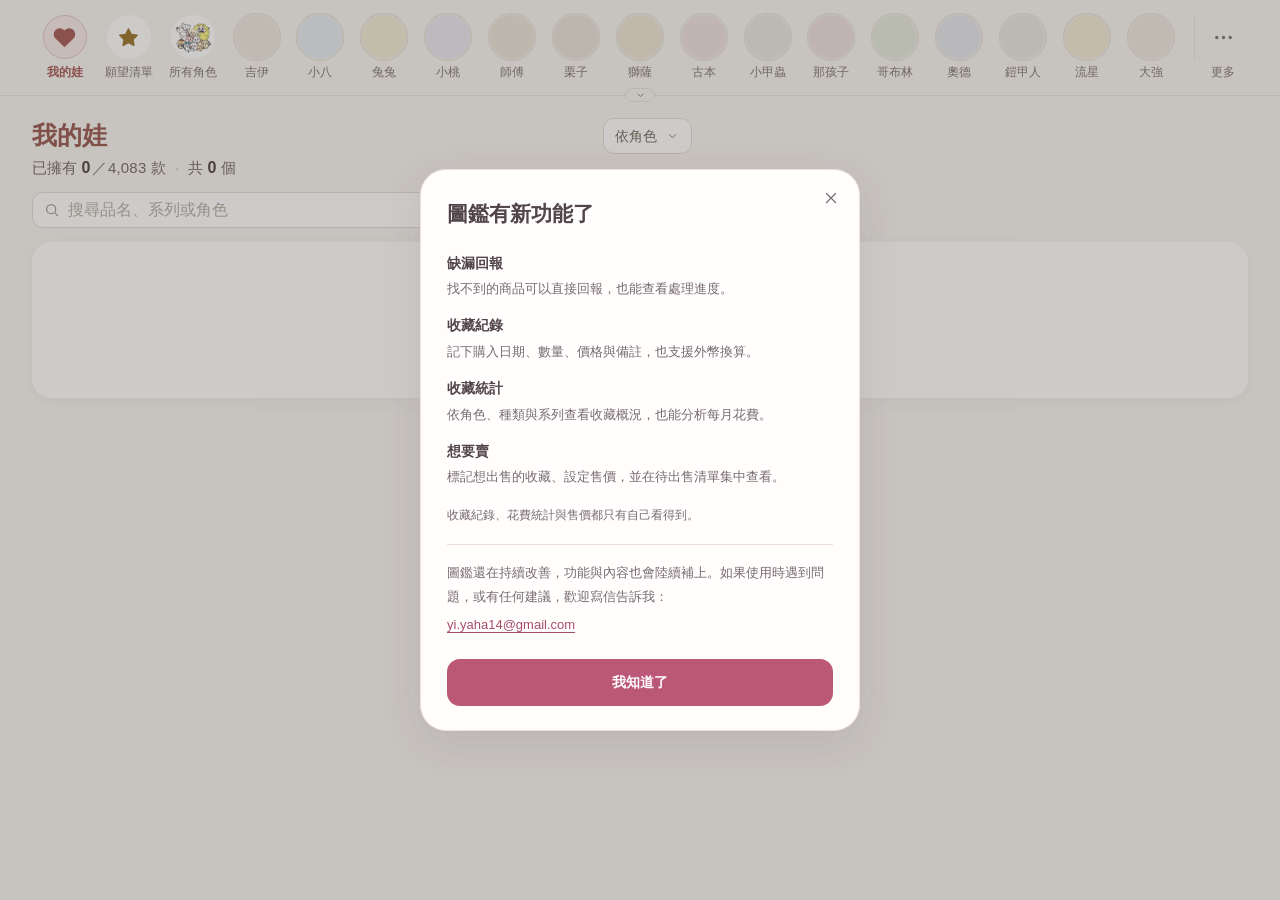
==== 吉伊卡哇圖鑑/friend.html @ 2efb7749 "頁面更新" ====
<!doctype html>
<html lang="zh-Hant-TW">
<head>
  <meta charset="utf-8">
  <meta name="viewport" content="width=device-width, initial-scale=1">
  <meta name="theme-color" content="#F7F5F1">
  <meta name="description" content="在吉伊卡哇圖鑑加入好友，一起欣賞彼此的娃、比較收藏，分享想收的願望清單。">
  <meta property="og:type" content="website">
  <meta property="og:locale" content="zh_TW">
  <meta property="og:site_name" content="吉伊卡哇圖鑑">
  <meta property="og:title" content="加我好友，一起分享收藏！">
  <meta property="og:description" content="在吉伊卡哇圖鑑加入好友，一起欣賞彼此的娃、比較收藏，分享想收的願望清單。">
  <meta property="og:image" content="https://yi-yaha.github.io/chiikawa-collection/assets/favicon-512.png">
  <meta property="og:image:type" content="image/png">
  <meta property="og:image:width" content="512">
  <meta property="og:image:height" content="512">
  <meta property="og:image:alt" content="吉伊卡哇圖鑑的吉伊圖示">
  <meta name="twitter:card" content="summary">
  <meta name="twitter:title" content="加我好友，一起分享收藏！">
  <meta name="twitter:description" content="在吉伊卡哇圖鑑加入好友，一起欣賞彼此的娃、比較收藏，分享想收的願望清單。">
  <meta name="twitter:image" content="https://yi-yaha.github.io/chiikawa-collection/assets/favicon-512.png">
  <meta name="twitter:image:alt" content="吉伊卡哇圖鑑的吉伊圖示">
  <title>加我好友，一起分享收藏！</title>
  <link rel="icon" type="image/x-icon" sizes="16x16 32x32 48x48" href="./favicon.ico?v=02b96246e090374e">
  <link rel="icon" type="image/png" sizes="16x16" href="./assets/favicon-16.png?v=c9e48b28753a9ed9">
  <link rel="icon" type="image/png" sizes="32x32" href="./assets/favicon-32.png?v=df3fbaeb64ed74fc">
  <link rel="icon" type="image/png" sizes="512x512" href="./assets/favicon-512.png?v=26e9acd5b5eeaf6b">
  <link rel="apple-touch-icon" sizes="180x180" href="./assets/apple-touch-icon.png?v=60efe155ab7622e9">
  <link rel="stylesheet" href="./styles.css?v=72b4edb3da004c3e">
  <link rel="stylesheet" href="./purchase.css?v=72b4edb3da004c3e">
  <link rel="stylesheet" href="./account.css?v=72b4edb3da004c3e">
  <link rel="stylesheet" href="./collection-overview.css?v=72b4edb3da004c3e">
  <link rel="stylesheet" href="./report.css?v=72b4edb3da004c3e">
  <script type="module" src="./app.mjs?v=72b4edb3da004c3e"></script>
  <meta name="chiikawa-site-version" content="72b4edb3da004c3e">
</head>
<body>
  <a class="skip-link" href="#catalog">跳到圖鑑內容</a>
  <header class="site-header">
    <div class="header-inner">
      <nav class="character-nav" id="character-nav" aria-label="選擇我的娃、願望清單、所有角色或個別角色">
        <div class="character-picker-heading" id="character-picker-heading" hidden><span class="character-picker-title">所有角色</span><span class="character-sort-hint">長按拖曳頭貼，調整順序</span></div>
        <span id="character-sort-help" class="visually-hidden">展開後可長按拖曳角色頭貼調整順序，或按住 Alt 搭配方向鍵移動。我的娃、願望清單與所有角色固定在最前面。</span>
        <span id="character-sort-status" class="visually-hidden" role="status" aria-live="polite"></span>
        <div id="character-tabs" class="character-tabs"><span class="loading-label">載入角色…</span></div>
        <button class="icon-button character-toggle" id="character-toggle" type="button" aria-label="展開所有角色" aria-expanded="false" aria-controls="character-tabs" disabled><span data-icon="chevron"></span></button>
      </nav>
      <div class="header-actions">
        <div class="menu-anchor">
          <button class="more-tab" id="more-button" aria-label="更多選項" aria-expanded="false" aria-controls="more-menu"><span class="more-avatar"><span data-icon="more"></span><span id="more-notification-dot" class="notification-dot" aria-hidden="true" hidden></span></span><span>更多</span></button>
          <div class="more-menu" id="more-menu" hidden>
            <button id="open-account" aria-haspopup="dialog" aria-controls="account-dialog"><span data-icon="person"></span><span class="account-menu-copy"><span id="account-menu-name">個人資料</span><small id="account-menu-status">登入，讓收藏跟著你</small></span></button>
            <button id="open-friends" aria-haspopup="dialog" aria-controls="friends-dialog"><span data-icon="friends"></span>好友<span id="friends-menu-badge" class="friends-menu-badge" hidden></span></button>
            <div class="menu-divider"></div>
            <button id="open-settings" aria-haspopup="dialog" aria-controls="settings-dialog" disabled><span data-icon="sliders"></span>收藏設定</button>
            <button id="open-selling" aria-haspopup="dialog" aria-controls="selling-dialog" disabled><span data-icon="sale"></span>待出售清單</button>
            <div class="menu-divider"></div>
            <button id="open-data"><span data-icon="box"></span>資料管理</button>
            <button id="open-guide" aria-haspopup="dialog" aria-controls="guide-dialog"><span data-icon="info"></span>使用說明</button>
            <button id="share-catalog" type="button"><span data-icon="share"></span>分享圖鑑</button>
          </div>
        </div>
      </div>
    </div>
  </header>
  <main class="page-shell">
    <section id="catalog" class="catalog" aria-labelledby="catalog-title">
      <div class="catalog-heading">
        <div class="catalog-title-row">
          <h1 id="catalog-title"></h1>
          <label hidden><select id="grouping-select" aria-label="排列方式" disabled><option value="character">依角色</option><option value="type">依種類</option><option value="series">依系列</option></select></label>
        </div>
        <p id="result-count" class="layout-summary" role="status" aria-live="polite">正在整理圖鑑…</p>
      </div>
      <div class="filters">
        <div class="filter-controls">
          <div class="search-filter-row">
            <label class="search-control"><span data-icon="search"></span><input id="catalog-search" type="search" placeholder="搜尋品名、系列或角色" aria-label="搜尋品名、系列名稱或角色" autocomplete="off"></label>
            <button class="filter-toggle" id="filter-toggle" aria-label="展開地區、種類與系列篩選" aria-expanded="false" aria-controls="filter-options"><span data-icon="sliders"></span><span id="filter-toggle-label">篩選</span><span class="filter-count" id="filter-count" hidden>0</span><span class="filter-toggle-chevron" data-icon="chevron"></span></button>
          </div>
          <div id="filter-options" class="filter-options" hidden>
            <label class="select-control"><select id="region-filter" aria-label="篩選地區"><option value="">全部地區</option></select><span data-icon="chevron"></span></label>
            <label class="select-control"><select id="type-filter" aria-label="篩選種類"><option value="">全部種類</option></select><span data-icon="chevron"></span></label>
            <div class="series-anchor">
              <button id="series-toggle" class="select-control series-toggle" aria-label="篩選系列：全部系列" aria-haspopup="dialog" aria-expanded="false" aria-controls="series-popover"><span id="series-label">全部系列</span><span data-icon="chevron"></span></button>
              <div id="series-popover" class="series-popover" role="dialog" aria-label="選擇系列" hidden>
                <div class="series-popover-tools">
                  <div class="series-search-wrap"><span data-icon="search"></span><input id="series-search" type="search" placeholder="搜尋系列或分類" aria-label="搜尋系列或分類" autocomplete="off"></div>
                  <button type="button" class="series-popover-close" data-close-filter-menu aria-label="關閉系列選單"><span data-icon="close"></span></button>
                </div>
                <div id="series-options" class="series-options"></div>
              </div>
            </div>
          </div>
        </div>
      </div>
      <div class="catalog-toolbar">
        <div class="ownership-control" id="ownership-control" role="group" aria-label="篩選擁有狀態" hidden>
          <button type="button" data-ownership="all" class="active" aria-pressed="true">全部</button>
          <button type="button" data-ownership="owned" aria-pressed="false">已擁有</button>
          <button type="button" data-ownership="unowned" aria-pressed="false">未擁有</button>
        </div>
      </div>
      <p id="result-context" class="result-context" role="status" aria-live="polite" hidden></p>
      <div class="filter-summary"><div id="active-filters" class="active-filters"></div><button id="reset-filters" class="text-button" hidden><span data-icon="reset"></span>重設篩選</button></div>
      <div id="catalog-content" aria-busy="true"><div class="product-grid skeleton-grid" aria-hidden="true"><div></div><div></div><div></div><div></div><div></div><div></div></div></div>
    </section>

  </main>
  <footer class="privacy-footer"><a href="./privacy.html">隱私權與資料說明</a></footer>

  <dialog id="detail-dialog" class="detail-dialog" aria-labelledby="detail-title"><div id="detail-content"></div></dialog>
  <dialog id="guide-dialog" class="panel-dialog guide-dialog" aria-labelledby="guide-title" aria-describedby="guide-description">
    <div class="dialog-heading"><h2 id="guide-title">使用說明</h2><button class="icon-button" data-close="guide-dialog" aria-label="關閉使用說明" autofocus><span data-icon="close"></span></button></div>
    <p id="guide-description" class="dialog-description">記錄收藏、查看花費，或回報還沒收錄的商品。點選下方項目查看操作方式。</p>
    <p class="guide-example">同一款有 <strong>3 個</strong>，就是 <strong>1 款、3 個</strong>。</p>
    <div class="guide-topics">
      <details class="guide-topic" open>
        <summary>怎麼記錄收藏與願望？<span data-icon="chevron"></span></summary>
        <div class="guide-copy">
          <p>在角色圖鑑、所有角色與「我的娃」裡，點商品圖片切換收藏，加入時先記為 1 個並顯示實心愛心；取消後愛心完全消失。點右下角的 ⓘ 開啟商品詳情，可以調整收藏數量。</p>
          <p>還沒擁有、但想收藏的商品，可以點星星加入願望清單。在願望清單裡，點圖片不會變更收藏或願望；點星星並確認後才會移除。要加入收藏，可點 ⓘ 進入商品詳情操作，加入後會自動移出願望清單；願望不計入已收藏款數與持有個數。</p>
          <p>將收藏數量調為 0，就會移出「我的娃」。已填寫的購入紀錄仍會保留；誤刪收藏時，可按提示中的「復原」。</p>
        </div>
      </details>
      <details class="guide-topic">
        <summary>怎麼記錄購入日期、金額與備註？<span data-icon="chevron"></span></summary>
        <div class="guide-copy">
          <p>開啟商品詳情後，在收藏數量下方點鉛筆圖示，填寫這筆的數量、購入日期、單價與備註。日期與金額都可選填，只記備註也可以。</p>
          <p>金額請填<strong>每個的單價</strong>。例如同筆買 3 個、每個 500 元，合計就是 1,500 元；不同日期或價格可分筆記錄。</p>
          <p>需要換算外幣時，先選幣別；台幣、外幣與匯率任填兩格，就會自動計算另一格。填寫完成後，記得按「儲存」。</p>
          <p>減少收藏數量時，購入紀錄仍會保留；刪除購入紀錄則不會改變收藏數量。</p>
        </div>
      </details>
      <details class="guide-topic">
        <summary>怎麼查看收藏統計與花費？<span data-icon="chevron"></span></summary>
        <div class="guide-copy">
          <p>到右上角「⋯ → 收藏統計」，在「收藏概況」查看已收藏款數與持有個數，並依角色、種類或系列查看明細。篩選地區、種類及系列時，概況中的數字與完整度會一起更新。</p>
          <p>「花費分析」可選擇 3、6 或 12 個月，再左右滑動查看其他時段。日期、花費合計、圖表與明細會一起更新。</p>
          <p>點「明細」、月份或花費分布中的項目，可以查看對應的購入紀錄。</p>
          <p>花費依<strong>台幣單價 × 數量</strong>計算，未填台幣金額或購入日期的紀錄不列入這裡的花費合計，原有紀錄仍保留。</p>
        </div>
      </details>
      <details class="guide-topic">
        <summary>怎麼使用「想要賣」與待出售清單？<span data-icon="chevron"></span></summary>
        <div class="guide-copy">
          <p>在商品詳情開啟「想要賣」，可填寫台幣售價，商品圖片會出現紅色「FOR SALE」標示。設定與售價會自動儲存，關閉「想要賣」也會保留上次售價。</p>
          <p>到「⋯ → 待出售清單」，可集中查看已標記、且仍有收藏數量的商品；點圖片可開啟商品詳情。</p>
          <p>賣出後，請自行調整收藏數量；數量為 0 時會移出清單。購入紀錄會保留，目前不記錄出售收入。這份清單與售價只有自己看得到。</p>
        </div>
      </details>
      <details class="guide-topic">
        <summary>找不到商品，怎麼回報？<span data-icon="chevron"></span></summary>
        <div class="guide-copy">
          <p>先試著搜尋品名、系列或角色；如果還沒收錄，到「⋯ → 回報缺少商品」填寫商品或系列名稱，再提供參考連結或商品圖片，也可以補充缺少的款式。</p>
          <p>不用登入也能回報，最多可附 3 張圖片。送出後，到回報頁面的「我的回報」查看處理進度與回覆；有更新時，「⋯」與回報入口會顯示提醒。</p>
          <p>未登入時，請用原本的瀏覽器查看回報；登入後送出的回報，可在同一帳號的其他裝置查看。回報內容與圖片不會直接公開。</p>
        </div>
      </details>
      <details id="guide-progress" class="guide-topic">
        <summary>收藏款數、持有個數與進度怎麼算？<span data-icon="chevron"></span></summary>
        <div class="guide-copy">
          <p>標題下的「已擁有」是目前角色或圖鑑範圍內擁有的不同款數，斜線後是收錄總款數；總個數則包含同款重複收藏的數量。</p>
          <p>到「⋯ → 收藏設定」勾選想納入目標的種類，就會計入角色頭貼外圈的進度，種類名稱旁也會顯示「目標」。同款有多個，進度仍只計 1 款。</p>
          <p>未勾選的種類照常記錄收藏款數與持有個數。搜尋與篩選只縮小下方商品清單，標題下保留目前角色或整個圖鑑的總覽，頭貼外圈仍顯示該角色的整體目標進度。</p>
          <p>自己與好友的「收藏概況」都依實際收藏計算，不受收藏目標的勾選影響。系列完整度以目前篩選範圍的圖鑑款數計算。</p>
        </div>
      </details>
      <details class="guide-topic">
        <summary>怎麼搜尋、篩選與調整畫面？<span data-icon="chevron"></span></summary>
        <dl class="guide-options">
          <div><dt>搜尋與篩選</dt><dd>可搜尋品名、系列或角色。角色圖鑑與所有角色可切換「全部／已擁有／未擁有」，再搭配搜尋右側篩選圖示中的地區、種類與系列。系列可逐層展開與搜尋；收起篩選區後，已選條件仍會套用，圖示旁的小圓點表示已有篩選條件。</dd></div>
          <div><dt>排列方式</dt><dd>點選圖鑑標題右側的排列按鈕，可選擇依角色、種類或系列排列，選項依目前頁面顯示。選擇特定系列時，會切換為依系列排列。</dd></div>
          <div><dt>角色順序</dt><dd>展開上方頭貼列後，長按並拖曳角色；電腦可直接拖曳。順序會自動儲存，「我的娃」與願望清單也會沿用。</dd></div>
          <div><dt>暱稱與頭貼</dt><dd>登入後，到「⋯ → 個人資料」修改。</dd></div>
        </dl>
      </details>
      <details class="guide-topic">
        <summary>怎麼查看好友的收藏？<span data-icon="chevron"></span></summary>
        <div class="guide-copy">
          <p>登入後，到「⋯ → 好友」加入好友，就能查看彼此的收藏與願望清單，也能比較收藏。</p>
          <p>查看好友的商品時，點圖片或 ⓘ 可以開啟詳情。這裡的收藏、願望與購入紀錄操作，都是更新<strong>自己的圖鑑</strong>，不會更改好友的資料。</p>
          <p>購入紀錄、花費統計與販售設定只有自己看得到，好友無法查看。</p>
        </div>
      </details>
      <details class="guide-topic">
        <summary>紀錄會存在哪裡？怎麼備份？<span data-icon="chevron"></span></summary>
        <div class="guide-copy">
          <p>未登入時，紀錄儲存在目前使用的瀏覽器；登入後可與帳號同步，在手機與電腦接續使用。</p>
          <p>到「⋯ → 資料管理」可匯出或匯入備份，保留收藏數量、購入紀錄、願望清單、販售設定與售價、角色順序及收藏設定。</p>
          <p>同一份備份重複匯入，數量不會累加；同款保留較大的收藏數量，購入紀錄與販售設定則保留目前已有的內容。</p>
        </div>
      </details>
      <details class="guide-topic">
        <summary>有問題或建議，怎麼聯絡？<span data-icon="chevron"></span></summary>
        <div class="guide-copy">
          <p>圖鑑還在持續改善，功能與內容也會陸續補上。如果使用時遇到問題，或有任何建議，歡迎寫信告訴我：</p>
          <p><a href="mailto:yi.yaha14@gmail.com">yi.yaha14@gmail.com</a></p>
          <p>如果是商品或系列還沒收錄，也可以直接使用「⋯ → 回報缺少商品」。</p>
        </div>
      </details>
    </div>
    <div class="guide-footer"><button class="primary-button" data-close="guide-dialog">知道了</button></div>
  </dialog>
  <dialog id="remove-dialog" class="panel-dialog compact-dialog" aria-labelledby="remove-title" aria-describedby="remove-description"><div class="warning-icon" data-icon="heart"></div><h2 id="remove-title">移出我的娃？</h2><p id="remove-description"></p><div class="confirm-actions"><button class="secondary-button" data-close="remove-dialog" autofocus>先保留</button><button class="danger-button" id="confirm-remove">確認移除</button></div></dialog>
  <dialog id="selling-dialog" class="panel-dialog selling-dialog" aria-labelledby="selling-title">
    <div class="selling-dialog-header"><div class="dialog-heading"><div class="selling-title-line"><h2 id="selling-title">待出售清單</h2><button type="button" id="selling-info" class="icon-button selling-info" aria-label="待出售清單說明" aria-haspopup="dialog" aria-controls="selling-help" aria-expanded="false"><span data-icon="info"></span></button></div><button class="icon-button" data-close="selling-dialog" aria-label="關閉待出售清單" autofocus><span data-icon="close"></span></button></div><p id="selling-count" class="selling-count" aria-live="polite"></p></div>
    <div id="selling-content"></div>
  </dialog>
  <dialog id="selling-help" class="panel-dialog selling-help" aria-labelledby="selling-help-title">
    <h2 id="selling-help-title">待出售清單說明</h2>
    <p>賣出後，調整收藏數量；數量為 0 時，會自動移出清單。</p>
    <p>購入紀錄會保留，不記錄出售收入。</p>
    <div class="selling-help-actions"><button type="button" class="secondary-button" data-close="selling-help">知道了</button></div>
  </dialog>
  <dialog id="settings-dialog" class="panel-dialog settings-dialog" aria-labelledby="settings-title" aria-describedby="settings-description">
    <div class="dialog-heading"><h2 id="settings-title">收藏設定</h2><button class="icon-button" data-close="settings-dialog" aria-label="關閉收藏設定" autofocus><span data-icon="close"></span></button></div>
    <p id="settings-description" class="dialog-description">勾選的種類會標示「目標」，並計入角色頭貼外圈進度。<br>所有種類的實際收藏款數與持有個數都會完整記錄。</p>
    <fieldset class="progress-types"><legend>納入收藏目標</legend><div id="progress-type-options" class="progress-type-options"></div></fieldset>
    <p class="settings-note">設定會自動儲存，並隨收藏備份保留。<button id="settings-guide" class="guide-link" aria-haspopup="dialog" aria-controls="guide-dialog">看看進度怎麼算</button></p>
    <div class="settings-footer"><button class="primary-button" data-close="settings-dialog">完成</button></div>
  </dialog>
  <dialog id="data-dialog" class="panel-dialog" aria-labelledby="data-title">
    <div class="dialog-heading"><div><h2 id="data-title">資料管理</h2></div><button class="icon-button" data-close="data-dialog" aria-label="關閉資料管理"><span data-icon="close"></span></button></div>
    <p id="data-description" class="dialog-description">目前收藏儲存在這台裝置。登入帳號後，可以在手機與電腦接續使用，也能繼續匯出備份。</p>
    <div id="cloud-sync-status" class="cloud-sync-status" role="status"><span id="cloud-sync-label">收藏儲存在這台裝置</span><button id="sync-now" class="text-button" hidden>立即同步</button><button id="resolve-sync" class="text-button" hidden>處理同步差異</button></div>
    <button id="import-guest-collection" class="text-button guest-import-button" hidden>帶入這台裝置原有的收藏</button>
    <div class="data-summary"><span data-icon="heart"></span><div><strong id="data-count">0 款收藏，共 0 個</strong><span id="data-wish-count">願望清單 0 款</span></div></div>
    <button id="export-data" class="data-action"><span data-icon="download"></span><span><strong>匯出收藏備份</strong><small>保存收藏數量、願望清單與角色順序</small></span><span data-icon="arrow-right"></span></button>
    <button id="import-data" class="data-action"><span data-icon="upload"></span><span><strong>匯入收藏備份</strong><small>合併收藏與願望清單，套用備份中的排列設定</small></span><span data-icon="arrow-right"></span></button>
    <input id="import-file" type="file" accept="application/json,.json" hidden>
    <p id="data-message" class="data-message" role="status"></p>
    <div class="danger-zone"><div><strong>清除收藏紀錄</strong><p>清空「我的娃」，願望清單與角色順序會保留。</p></div><button id="ask-clear" class="danger-button">清除紀錄</button></div>
  </dialog>
  <dialog id="clear-dialog" class="panel-dialog compact-dialog" aria-labelledby="clear-title"><div class="warning-icon" data-icon="heart"></div><h2 id="clear-title">清除所有收藏紀錄？</h2><p id="clear-description">「我的娃」將會清空，商品圖鑑與角色順序會保留。建議先匯出備份。</p><div class="confirm-actions"><button class="secondary-button" data-close="clear-dialog">先保留</button><button class="danger-button" id="confirm-clear">確認清除收藏</button></div></dialog>
  <div id="toast" class="toast" role="status" aria-live="polite" hidden><span data-icon="check"></span><span id="toast-message"></span><button id="toast-undo" hidden>復原</button></div>
  <noscript><p class="noscript">請開啟瀏覽器的 JavaScript，才能瀏覽圖鑑和儲存收藏。</p></noscript>
</body>
</html>
---- 吉伊卡哇圖鑑/styles.css ----
/* Soft Minimal UI: shared colors, surfaces, and component radii. */
.toast.toast-warning{top:var(--toast-top,16px);bottom:auto;left:var(--toast-left,50%);max-width:var(--toast-width,calc(100vw - 32px));padding:8px 14px;border:0;border-radius:10px;background:var(--coral);color:#fff;box-shadow:0 6px 20px rgba(90,40,40,.2);gap:8px;font-size:13px;line-height:20px;pointer-events:none;opacity:0;transform:translate(-50%,-4px);transition:opacity 160ms ease-out,transform 160ms ease-out}
.toast.toast-warning>[data-icon]{color:#fff}.toast.toast-warning svg{width:16px;height:16px}
.toast.toast-warning.is-visible{opacity:1;transform:translate(-50%,0)}
@media(prefers-reduced-motion:reduce){.toast.toast-warning,.toast.toast-warning.is-visible{transform:translateX(-50%);transition:opacity 160ms ease-out}}
html[data-focus-mode="keyboard"] .toast.toast-warning{transition:none;transform:translateX(-50%)}
:root {
  --wish: #9B772E;
  --wish-bg: #FAF2DF;
  --bg: #F7F5F1;
  --paper: #FFFFFF;
  --ink: #38332F;
  --muted: #8F867E;
  --line: #E9E3DC;
  --control-line: var(--line);
  --coral: #A75D59;
  --coral-dark: #914E4A;
  --pink: #F6EAE7;
  --owned-line: #E7B4BE;
  --action-pink: var(--owned-line);
  --action-pink-hover: #DFA5B1;
  --action-pink-ink: #633F49;
  --action-pink-soft: #FCF0F3;
  --owned-bg: #FEFAFB;
  --sage: #E8EDE3;
  --blue: #E6EDF0;
  --radius: 20px;
  --control-radius: 14px;
  --shadow: 0 4px 16px rgba(60, 45, 35, 0.04);
  --focus-ring: 0 0 0 3px rgba(167, 93, 89, 0.18);
}
*{box-sizing:border-box}html{scroll-behavior:smooth;scroll-padding-top:96px}body{margin:0;background:var(--bg);color:var(--ink);font-family:-apple-system,BlinkMacSystemFont,"PingFang TC","Noto Sans TC","Microsoft JhengHei",sans-serif;font-size:14px;line-height:1.6;-webkit-font-smoothing:antialiased}button,input,select{font:inherit}button,a,input,select,textarea,dialog,[tabindex]{-webkit-tap-highlight-color:transparent}button{color:inherit;cursor:pointer}button{border:0;background:none}button:disabled{cursor:not-allowed;opacity:.35}a{color:inherit;text-decoration:none}button,input,select,a{outline-offset:4px}:focus{outline:none}dialog:focus{outline:none}:where(html:not([data-focus-mode="pointer"])) :where(button,a[href],input,select,textarea,[tabindex]):focus-visible{outline:2px solid var(--coral);outline-offset:4px}button,select{touch-action:manipulation}img{max-width:100%;display:block}svg{display:block;width:20px;height:20px;fill:none;stroke:currentColor;stroke-width:1.6;stroke-linecap:round;stroke-linejoin:round;flex-shrink:0}[data-icon]{display:inline-flex;flex-shrink:0;align-items:center;justify-content:center}[hidden]{display:none!important}h1,h2,h3,p{margin:0}button{transition:background .16s,color .16s,box-shadow .16s,transform .16s}button:active{transform:translateY(1px)}.skip-link{position:fixed;top:-60px;left:20px;background:var(--ink);color:white;z-index:100;padding:12px}.skip-link:focus{top:8px}.site-header{height:82px;background:var(--bg);border-bottom:1px solid var(--line);position:sticky;top:0;z-index:30;backdrop-filter:none}.header-inner{max-width:1400px;margin:auto;height:100%;padding:0 48px;display:flex;align-items:center;justify-content:space-between;gap:16px}.brand{display:flex;gap:11px;align-items:center;font-size:21px;font-weight:750;letter-spacing:1px;white-space:nowrap}.brand-icon{width:43px;height:43px;color:#665a50;background:#f4e1d8;border-radius:14px;display:grid;place-items:center}.brand-icon svg{width:35px;height:35px;stroke:none;fill:currentColor}.brand-light{font-weight:450;margin-left:5px}.brand-dot{font-size:17px;color:var(--coral);margin-left:7px}.header-actions{display:flex;align-items:center;gap:23px}.save-state{color:var(--muted);font-size:12px;display:flex;gap:7px;align-items:center}.save-state>span{background:#93a28a;width:6px;height:6px;border-radius:50%}.header-collection{display:flex;align-items:center;gap:8px;font-size:13px;font-weight:650;padding:9px 13px;border:1px solid var(--line);border-radius:10px;background:white}.header-collection svg{width:17px;height:17px;color:var(--coral)}.count-badge{min-width:21px;background:var(--pink);border-radius:6px;color:var(--coral-dark);font-size:11px;padding:0 5px}.icon-button{width:40px;height:40px;border-radius:var(--control-radius);display:grid;place-items:center;color:var(--muted)}@media(hover:hover) and (pointer:fine){.icon-button:hover{background:var(--paper);color:var(--ink)}}.menu-anchor{position:relative}.more-menu{position:absolute;right:0;top:49px;min-width:235px;border:1px solid var(--line);box-shadow:var(--shadow);background:var(--paper);border-radius:var(--radius);padding:8px;z-index:40}.more-menu button{display:flex;align-items:center;gap:10px;text-align:left;width:100%;padding:10px;border-radius:8px}@media(hover:hover) and (pointer:fine){.more-menu button:hover{background:var(--bg)}}.more-menu p{font-size:11px;color:var(--muted);padding:7px 10px;border-top:1px solid var(--line);margin-top:4px}.page-shell{max-width:1400px;padding:34px 48px 0;margin:auto}.hero{min-height:275px;background:#f0eee6;border-radius:22px;position:relative;overflow:hidden;display:flex;align-items:center;justify-content:space-between;padding:31px 44px;background-image:radial-gradient(ellipse at 87% 49%,#faf2df 0,transparent 52%)}.hero-copy{position:relative;z-index:2}.eyebrow{font-size:11px;letter-spacing:2.1px;color:#8b806b;margin-bottom:13px;display:flex;align-items:center;gap:7px}.tiny-flower{color:var(--coral);font-size:18px}.hero h1{font-size:35px;font-weight:700;line-height:1.45;letter-spacing:3px}.hero h1>span{color:var(--coral)}.hero-copy>p{font-size:12px;color:#8d877a;letter-spacing:.6px;margin-top:12px}.hero-note{display:flex;align-items:center;gap:7px;font-size:11px;color:#918772;margin-top:20px}.hero-note svg{width:15px;height:15px;color:#b5a075}.hero-note strong{font-weight:600;color:#6d675a}.hero-art{width:53%;height:260px;position:absolute;right:15px;bottom:0}.hero-doll{position:absolute}.hero-doll img{object-fit:contain;mix-blend-mode:multiply;filter:drop-shadow(0 11px 5px #786a4f12)}.doll-chii{width:200px;height:200px;bottom:12px;left:35%;z-index:3;transform:rotate(-6deg)}.doll-hachi{width:177px;height:177px;bottom:38px;left:6%;transform:rotate(-12deg);z-index:2}.doll-usagi{width:183px;height:205px;bottom:28px;right:2%;transform:rotate(11deg);z-index:1}.doll-hachi>span{position:absolute;top:-14px;left:19px;background:#fffcf5;padding:4px 12px;border:1px solid #e6e0d1;border-radius:12px 12px 1px 12px;color:#92836a;font-size:10px;white-space:nowrap;transform:rotate(5deg)}.art-label{position:absolute;bottom:13px;right:22px;z-index:4;background:#fffdf6ed;box-shadow:0 3px 10px #73664d09;border:1px solid #e8e1d1;padding:6px 13px;border-radius:6px;transform:rotate(-5deg);font-size:10px;letter-spacing:1px;color:#8c7f69;display:flex;align-items:center;gap:7px}.art-label svg{width:13px;height:13px;color:var(--coral)}.art-star{position:absolute;color:#b6a377}.star-one{font-size:34px;top:20px;left:36%;transform:rotate(-15deg)}.star-two{font-size:21px;top:59px;right:0}.art-orbit{position:absolute;width:360px;height:190px;left:20%;bottom:21px;border-radius:50%;border:1px dashed #d2c8ac;transform:rotate(-15deg)}.character-nav{margin-top:26px;border-bottom:1px solid var(--line);padding:0 0 18px}.character-tabs{display:flex;align-items:center;justify-content:space-between;gap:5px;overflow-x:auto;scrollbar-width:thin;scrollbar-color:#d8d1c5 transparent;padding:5px 3px}.character-tab{flex:0 0 83px;display:flex;flex-direction:column;align-items:center;gap:9px;position:relative;padding:7px 6px 5px;border-radius:15px;font-size:12px;color:#8a847b;white-space:nowrap}@media(hover:hover) and (pointer:fine){.character-tab:hover{background:#efebe5}}.character-tab .avatar{width:58px;height:58px;background:var(--avatar-bg,#ece9e1);border-radius:50%;padding:5px;display:grid;place-items:center;border:2px solid transparent;transition:box-shadow .16s,border-color .16s;position:relative}.character-tab .avatar .avatar-portrait{position:absolute;inset:0;border-radius:inherit;overflow:hidden;background:inherit;isolation:isolate}.character-tab .avatar .avatar-portrait img{position:absolute;left:var(--portrait-x);top:var(--portrait-y);width:var(--portrait-size);height:var(--portrait-size);max-width:none;object-fit:contain;mix-blend-mode:multiply}.character-tab .avatar svg{width:23px;height:23px;stroke-width:1.5}.character-tab.active{color:var(--coral);font-weight:650}.character-tab.active .avatar{background:var(--pink);border-color:#e3c6c0;box-shadow:none}.character-tab.mine-tab .avatar{background:#f3e1dc;color:#b67a70}.catalog{padding-top:29px;scroll-margin-top:100px}.catalog-heading{display:flex;align-items:center;justify-content:space-between;gap:15px;margin-bottom:24px}.section-kicker{font-size:10px;letter-spacing:1.4px;color:#9b9487;display:block;margin-bottom:6px}.catalog-heading h2{font-size:25px;font-weight:680;letter-spacing:1px;display:flex;align-items:center;gap:11px}.catalog-heading h2>span{font-size:11px;letter-spacing:0;font-weight:500;background:#ebe9e1;color:#8d8678;padding:2px 9px;border-radius:6px}.catalog-heading p{font-size:12px;color:var(--muted);margin-top:6px;letter-spacing:.2px}.secondary-button,.primary-button,.danger-button{display:inline-flex;align-items:center;justify-content:center;gap:8px;min-height:42px;padding:9px 15px;border-radius:var(--control-radius);font-size:12px;font-weight:600;white-space:nowrap}.secondary-button{background:var(--paper);border:1px solid transparent;color:var(--muted)}@media(hover:hover) and (pointer:fine){.secondary-button:hover{background:var(--paper);border-color:var(--line);color:var(--ink)}}.secondary-button svg{width:16px;height:16px}.primary-button{background:var(--action-pink);color:var(--paper)}@media(hover:hover) and (pointer:fine){.primary-button:hover{background:var(--action-pink-hover)}}.danger-button{background:var(--pink);color:var(--coral-dark);border:1px solid transparent}@media(hover:hover) and (pointer:fine){.danger-button:hover{background:#efdbd6}}.filters{display:flex;align-items:center;justify-content:space-between;gap:20px;background:#fffdf9;border:1px solid var(--line);border-radius:13px;padding:12px 14px}.filter-controls{display:flex;align-items:center;gap:12px;flex:1;min-width:0}.select-control{display:flex;align-items:center;gap:12px;border:1px solid var(--line);border-radius:8px;min-height:40px;background:white;position:relative;padding:0 11px;white-space:nowrap}.control-label{color:#9b9387;font-size:11px;flex-shrink:0}.select-control select{appearance:none;-webkit-appearance:none;border:0;background:transparent;color:var(--ink);font-size:12px;min-width:80px;padding:10px 21px 10px 0;cursor:pointer;max-width:160px}.select-control>span:last-child{pointer-events:none}.select-control>span:last-child svg{width:13px;height:13px}.select-control:has(select)>span:last-child{position:absolute;right:10px}.series-anchor{position:relative}.series-toggle{width:178px;font-size:12px;text-align:left}.series-toggle #series-label{flex:1;min-width:0;overflow:hidden;text-overflow:ellipsis}.search-control{display:flex;align-items:center;gap:8px;min-width:100px;flex:1;padding:0 7px}.search-control svg{width:16px;height:16px;color:#a59c8d}.search-control input{border:0;background:transparent;outline-offset:1px;width:100%;min-width:0;font-size:12px;padding:10px 0;color:var(--ink)}input::placeholder{color:#aaa397}.group-control{display:flex;align-items:center;gap:10px;white-space:nowrap}.group-control>span{font-size:11px;color:#9b9387}.segmented{display:flex;padding:3px;background:#f0eee8;border:1px solid #eae6de;border-radius:8px}.segmented button{display:flex;align-items:center;justify-content:center;gap:5px;padding:6px 10px;font-size:11px;border-radius:5px;color:#999084;white-space:nowrap}.segmented button svg{width:13px;height:13px}.segmented button.active{background:white;box-shadow:0 1px 4px #4d443716;color:#766959;font-weight:650}.series-popover{position:absolute;top:48px;left:0;width:310px;max-width:calc(100vw - 40px);border:1px solid var(--line);background:white;border-radius:14px;box-shadow:var(--shadow);z-index:25;padding:10px}.series-search-wrap{display:flex;align-items:center;gap:8px;border:1px solid var(--line);background:var(--bg);padding:9px 11px;border-radius:8px}.series-search-wrap svg{width:16px;height:16px;color:var(--muted)}.series-search-wrap input{width:100%;min-width:0;border:0;background:transparent;font-size:12px;color:var(--ink)}.series-options{max-height:270px;overflow-y:auto;margin-top:8px;overscroll-behavior:contain}.series-option{display:flex;width:100%;align-items:center;justify-content:space-between;gap:12px;padding:8px 10px;text-align:left;border-radius:7px;font-size:12px}@media(hover:hover) and (pointer:fine){.series-option:hover{background:var(--bg)}}.series-option.selected{background:var(--pink);color:var(--coral-dark)}.series-option small{font-size:10px;color:var(--muted);flex-shrink:0}.series-option-empty{font-size:12px;color:var(--muted);padding:25px 10px;text-align:center}.popover-note{font-size:10px;color:#a69d90;border-top:1px solid var(--line);margin-top:8px;padding:8px 4px 0}.result-bar{display:flex;align-items:center;justify-content:space-between;min-height:50px;gap:12px}.result-bar p{font-size:11px;color:#9b9386}.result-bar strong{font-weight:600;color:#746c5f}.text-button{font-size:11px;color:#8f8270;display:inline-flex;gap:5px;align-items:center;padding:7px 1px}@media(hover:hover) and (pointer:fine){.text-button:hover{color:var(--coral-dark)}}.text-button svg{width:13px;height:13px}.active-filters{display:flex;gap:7px;flex-wrap:wrap}.active-filters:not(:empty){padding:0 0 20px}.filter-chip{font-size:11px;background:#efe9df;border-radius:6px;padding:4px 8px;display:flex;gap:7px;align-items:center;color:#85735e}.filter-chip svg{width:11px;height:11px}.catalog-group{margin:6px 0 34px;content-visibility:auto;contain-intrinsic-size:auto 750px}.group-heading{display:flex;align-items:center;gap:9px;margin-bottom:14px}.group-avatar{width:30px;height:30px;object-fit:contain;mix-blend-mode:multiply}.group-heading h3{font-size:16px;font-weight:650;letter-spacing:.5px}.group-heading>.group-number{font-size:10px;color:var(--muted);padding:1px 7px;border:1px solid var(--line);border-radius:5px}.group-line{height:1px;background:var(--line);flex:1;margin-left:5px}.group-caption{font-size:10px;color:#aaa092;margin-left:4px}.product-grid{display:grid;grid-template-columns:repeat(3,minmax(0,1fr));gap:17px}.product-card{min-width:0;background:var(--paper);border:1px solid transparent;border-radius:var(--radius);overflow:hidden;position:relative;transition:box-shadow .18s,transform .18s,border-color .18s}@media(hover:hover) and (pointer:fine){.product-card:hover{transform:translateY(-2px);box-shadow:var(--shadow);border-color:transparent}}.product-image-button{width:100%;display:block;padding:0;text-align:left}.product-image{position:relative;aspect-ratio:1.08;background:#fbfaf7;padding:19px 15px 10px;overflow:hidden;display:grid;place-items:center}.product-image img{width:100%;height:100%;max-height:260px;object-fit:contain;transition:transform .3s}@media(hover:hover) and (pointer:fine){.product-card:hover .product-image img{transform:scale(1.04)}}.product-type{position:absolute;top:10px;left:10px;z-index:1;background:#f1eee7df;border:1px solid var(--line);border-radius:4px;padding:1px 5px;font-size:9px;color:var(--muted);max-width:65%;overflow:hidden;text-overflow:ellipsis;white-space:nowrap}.collect-button,.product-info-button{position:absolute;right:2px;width:44px;height:44px;border-radius:50%;color:var(--muted);display:grid;place-items:center;z-index:2}.collect-button{top:2px}.product-info-button{bottom:0}.collect-button::before,.product-info-button::before{content:"";position:absolute;inset:6px;border-radius:50%;background:var(--paper)}.collect-button svg,.product-info-button svg{position:relative;width:20px;height:20px;stroke-width:1.6}.collect-button svg{width:17px;height:17px}@media(hover:hover) and (pointer:fine){.collect-button:hover,.product-info-button:hover{color:var(--coral)}}.collect-button.owned::before{background:var(--pink)}@media(hover:hover) and (pointer:fine){.collect-button:hover::before,.product-info-button:hover::before{background:var(--pink)}}.collect-button.owned{color:var(--coral)}.collect-button.owned svg{fill:currentColor}.product-meta .product-character{padding-right:32px}.product-card.owned{border-color:transparent}.product-meta{padding:13px 13px 14px}.product-name{font-size:12px;font-weight:600;line-height:1.6;overflow:hidden;text-overflow:ellipsis;white-space:nowrap}.product-character{display:flex;align-items:center;gap:5px;font-size:10px;color:var(--muted);margin-top:6px}.character-dot{width:5px;height:5px;border-radius:50%;background:var(--dot,#ccbfb0)}.site-footer{padding:28px 0 34px;text-align:center;border-top:1px solid var(--line);margin-top:24px}.footer-flower{color:#c1ab87;font-size:22px}.site-footer p{font-size:12px;letter-spacing:1px;color:#928675;margin-top:6px}.site-footer>span:last-child{display:block;color:#b0a897;font-size:10px;margin-top:7px}.empty-state{padding:64px 20px 70px;text-align:center;border:1px dashed #e3dbcf;border-radius:16px;background:#fdfbf6;margin:9px 0 30px}.empty-icon{margin:0 auto 18px;width:72px;height:72px;border-radius:50%;background:var(--pink);color:#c0897e;display:grid;place-items:center}.empty-icon svg{width:29px;height:29px;stroke-width:1.3}.empty-state h3{font-size:20px;letter-spacing:1px;font-weight:600}.empty-state p{font-size:12px;color:var(--muted);margin:11px auto 22px;max-width:310px;line-height:1.9}.skeleton-grid>div{height:240px;border-radius:13px;background:linear-gradient(110deg,#edeae3 8%,#f6f4ee 18%,#edeae3 33%);background-size:250% 100%;animation:shimmer 1.5s linear infinite}.loading-label{padding:24px;color:var(--muted);font-size:12px}@keyframes shimmer{to{background-position:-250% 0}}
dialog{position:fixed;top:var(--dialog-top,0px);bottom:calc(100% - var(--dialog-top,0px) - var(--dialog-height,100dvh));margin-block:auto;color:var(--ink);border:1px solid var(--line);border-radius:var(--radius);padding:0;box-shadow:0 12px 40px rgba(60,45,35,.10);max-height:calc(var(--dialog-height,100dvh) - 44px);overflow:auto;background:var(--paper)}dialog::backdrop{background:#38332f40}body:has(dialog[open]){overflow:hidden}.panel-dialog{width:490px;max-width:calc(100vw - 32px);padding:28px}.dialog-heading{display:flex;align-items:center;justify-content:space-between;gap:10px}.dialog-heading h2{font-size:22px;letter-spacing:1px;font-weight:650}.dialog-description{font-size:12px;line-height:1.9;color:var(--muted);margin:15px 0 20px}.dialog-footer{display:flex;align-items:center;justify-content:space-between;gap:15px;border-top:1px solid var(--line);padding-top:18px;margin-top:20px}.dialog-footer .primary-button{min-width:90px}.data-summary{display:flex;gap:13px;align-items:center;background:var(--pink);border:1px solid transparent;border-radius:var(--control-radius);padding:15px;margin:22px 0 16px;color:var(--coral-dark)}.data-summary>[data-icon]{width:38px;height:38px;border-radius:50%;background:#fff7f2}.data-summary strong{font-size:15px;display:block}.data-summary div>span{display:block;font-size:10px;color:var(--muted);margin-top:3px}.data-action{display:flex;gap:13px;align-items:center;width:100%;padding:15px 4px;border-bottom:1px solid var(--line);text-align:left}.data-action>[data-icon]:first-child{color:var(--muted)}.data-action>span:nth-child(2){flex:1}.data-action strong{font-size:13px;font-weight:600;display:block}.data-action small{font-size:10px;color:var(--muted);display:block;margin-top:4px}.data-action>[data-icon]:last-child{color:var(--muted)}.data-message{font-size:11px;color:var(--muted);margin:12px 0}.data-message.error{color:#ae5b4d}.danger-zone{border-top:1px dashed #dfcfc5;margin-top:30px;padding-top:20px;display:flex;align-items:center;gap:15px}.danger-zone strong{font-size:12px;font-weight:600}.danger-zone p{font-size:10px;color:var(--muted);margin-top:5px}.danger-zone .danger-button{margin-left:auto;font-size:11px;min-height:36px;padding:7px 11px}.compact-dialog{text-align:center;width:390px;padding:30px}.warning-icon{display:grid;margin:0 auto 20px;width:54px;height:54px;border-radius:50%;background:var(--pink);color:var(--coral)}.warning-icon svg{width:25px;height:25px}.compact-dialog h2{font-size:20px;font-weight:650}.compact-dialog>p{font-size:12px;color:var(--muted);line-height:1.9;margin:14px 0 24px}.confirm-actions{display:flex;justify-content:center;gap:10px}.detail-dialog{width:790px;max-width:calc(100vw - 32px)}.detail-layout{display:grid;grid-template-columns:1fr 1fr;position:relative}.detail-close{position:absolute;right:12px;top:12px;z-index:3;background:#fffdf9de}.detail-visual{background:#fff;min-height:390px;display:grid;place-items:center;padding:38px}.detail-visual img{width:100%;max-height:340px;object-fit:contain}.detail-info{padding:48px 30px 30px;display:flex;flex-direction:column;align-items:flex-start}.detail-eyebrow{display:flex;gap:7px;font-size:10px;margin-bottom:14px}.detail-eyebrow span{background:var(--bg);padding:3px 9px;border-radius:6px;color:var(--muted)}.detail-eyebrow span+span{background:var(--bg);color:var(--muted)}.detail-info h2{font-size:25px;line-height:1.5;font-weight:650;letter-spacing:.8px}.detail-subtitle{font-size:11px;color:#a09585;margin-top:10px}.detail-info dl{width:100%;display:grid;grid-template-columns:54px 1fr;gap:12px 14px;font-size:11px;margin:25px 0}.detail-info dt{color:var(--muted)}.detail-info dd{margin:0;overflow-wrap:anywhere}.detail-info .primary-button{width:100%;margin-top:auto;min-height:44px}.detail-info .primary-button svg{width:17px;height:17px}.detail-info .primary-button.is-owned{background:var(--pink);color:var(--coral-dark)}.detail-info .primary-button.is-owned svg{fill:currentColor}.detail-link{font-size:11px;color:var(--muted);display:flex;align-items:center;gap:5px;margin:14px auto 0}.detail-link svg{width:12px;height:12px}.toast{position:fixed;bottom:25px;left:50%;transform:translateX(-50%);z-index:100;background:#514b41;color:white;border:1px solid #6b6252;border-radius:12px;box-shadow:0 7px 35px #3b352127;display:flex;align-items:center;gap:10px;padding:13px 18px;font-size:12px;width:max-content;max-width:calc(100vw - 32px)}.toast>[data-icon]{color:#dbc7a7}.toast svg{width:15px;height:15px}.toast button{color:#f0d3a6;font-size:12px;border-left:1px solid #ffffff30;padding-left:11px;margin-left:4px}.image-fallback{font-size:11px;color:#b4a58f;display:flex;flex-direction:column;gap:7px;align-items:center;justify-content:center;min-height:100px}.image-fallback svg{width:32px;height:32px;stroke-width:1}.noscript{text-align:center;padding:40px}
@media(min-width:1450px){.hero-art{right:50px;width:54%}.doll-chii{left:36%}.doll-hachi{left:10%}.doll-usagi{right:7%}.hero{min-height:290px}.hero-art{height:280px}.doll-chii{width:218px;height:218px}.doll-hachi{width:195px;height:195px}.doll-usagi{width:205px;height:224px}}
@media(max-width:1200px){.header-inner{padding:0 32px}.page-shell{padding:27px 32px 0}.product-grid{grid-template-columns:repeat(3,minmax(0,1fr));gap:14px}.character-tab{flex-basis:74px;font-size:11px}.character-tab .avatar{width:51px;height:51px}.hero{padding:30px;min-height:260px}.hero h1{font-size:32px}.hero-art{width:51%;right:9px}.doll-chii{width:173px;height:173px;left:31%;bottom:25px}.doll-hachi{width:154px;height:154px;left:0;bottom:48px}.doll-usagi{width:160px;height:184px;right:0;bottom:41px}.art-orbit{width:280px;left:12%}.art-label{right:20px;bottom:21px}.filters{gap:12px}.filter-controls{gap:8px}.series-toggle{width:155px}.segmented button{padding:6px 8px}.group-control{gap:7px}.select-control{gap:9px}.group-caption{display:none}}
@media(max-width:1000px){.product-grid{grid-template-columns:repeat(3,minmax(0,1fr))}.character-tabs{justify-content:flex-start;gap:10px}.character-tab{flex-basis:69px}.hero-art{width:49%}.hero h1{font-size:30px;letter-spacing:2px}.doll-hachi{width:135px;height:135px;left:-4%;bottom:52px}.doll-chii{width:160px;height:160px;left:27%;bottom:30px}.doll-usagi{width:145px;height:165px;right:-4%;bottom:46px}.doll-hachi>span{font-size:9px;left:5px;top:-25px}.art-star.star-one{top:37px;left:45%}.filters{flex-wrap:wrap;gap:12px}.filter-controls{flex-basis:100%}.group-control{justify-content:flex-end;width:100%}.search-control{padding-left:15px}.filters{padding:12px}.group-control>span{margin-right:2px}.hero-copy>p{font-size:11px}.save-state{display:none}}
@media(max-width:700px){.site-header{height:68px}.header-inner{padding:0 20px}.brand{font-size:17px;gap:8px;letter-spacing:.5px}.brand-icon{width:35px;height:35px;border-radius:11px}.brand-icon svg{width:30px;height:30px}.brand-light{margin-left:3px}.brand-dot{display:none}.header-actions{gap:8px}.header-collection{padding:7px 9px;gap:5px;font-size:11px}.header-collection>span:nth-child(2){display:none}.header-collection svg{width:16px;height:16px}.icon-button{width:34px;height:34px}.page-shell{padding:20px 20px 0}.hero{min-height:225px;border-radius:17px;padding:24px}.hero h1{font-size:26px;letter-spacing:1.5px;line-height:1.5}.eyebrow{font-size:9px;letter-spacing:1.2px;margin-bottom:9px}.tiny-flower{font-size:14px}.hero-copy>p{font-size:10px;max-width:172px;line-height:1.8;margin-top:10px}.hero-note{font-size:9px;margin-top:14px;gap:5px}.hero-note svg{width:12px;height:12px}.hero-art{width:47%;height:216px;right:0;bottom:0}.doll-chii{width:122px;height:122px;left:8%;bottom:14px}.doll-hachi{width:105px;height:105px;left:4%;bottom:95px;transform:rotate(-15deg)}.doll-usagi{width:105px;height:126px;right:-7%;bottom:67px;transform:rotate(13deg)}.doll-hachi>span{display:none}.art-orbit{width:155px;height:150px;left:0;bottom:31px;transform:rotate(20deg)}.art-label{display:none}.star-one{font-size:24px;top:12px;left:57%!important}.star-two{font-size:15px;top:158px;right:7%}.character-nav{margin:18px -20px 0;padding:0 20px 13px;border-bottom:1px solid var(--line)}.character-tabs{gap:9px;padding:6px 3px;scrollbar-width:none}.character-tab{flex-basis:63px;font-size:11px;gap:7px;padding:7px 5px 4px}.character-tab .avatar{width:48px;height:48px}.character-tab .avatar svg{width:21px;height:21px}.catalog{padding-top:24px;scroll-margin-top:85px}.catalog-heading{margin-bottom:19px;align-items:flex-start}.section-kicker{font-size:9px;letter-spacing:1px}.catalog-heading h2{font-size:22px;gap:8px}.catalog-heading h2>span{font-size:10px;padding:2px 7px}.catalog-heading p{font-size:11px;max-width:250px;line-height:1.8;margin-top:5px}.catalog-heading>.secondary-button{font-size:10px;gap:5px;padding:7px 10px;min-height:36px;margin-top:15px}.catalog-heading>.secondary-button svg{width:13px;height:13px}.filters{padding:12px;gap:11px;border-radius:12px}.filter-controls{flex-wrap:wrap;gap:9px}.filter-controls>.select-control{width:calc(50% - 5px)}.select-control select{width:100%;min-width:0;max-width:none;font-size:11px}.series-anchor{width:calc(50% - 5px)}.series-toggle{width:100%;gap:7px;font-size:11px;padding:0 9px}.control-label{font-size:10px}.select-control{gap:7px;min-height:42px}.series-popover{left:auto;right:0;width:290px}.search-control{flex-basis:100%;border:1px solid var(--line);background:white;border-radius:8px;padding:0 10px;min-height:40px}.search-control input{font-size:11px}.group-control{border-top:1px solid var(--line);padding-top:10px;justify-content:space-between}.group-control>span{font-size:10px}.segmented button{font-size:10px;padding:6px 12px}.result-bar{min-height:48px}.result-bar p{font-size:10px}.text-button{font-size:10px}.product-grid{grid-template-columns:repeat(3,minmax(0,1fr));gap:11px}.group-heading h3{font-size:15px}.group-heading{gap:7px;margin-bottom:12px}.group-avatar{width:27px;height:27px}.catalog-group{margin-bottom:27px}.product-card{border-radius:10px}.product-image{padding:22px 10px 8px;aspect-ratio:1}.product-type{font-size:8px;top:8px;left:7px;padding:1px 4px;max-width:55%}.product-meta{padding:10px}.product-name{font-size:11px}.product-character{font-size:9px;margin-top:5px}.site-footer{margin-top:15px}.toast{font-size:11px;padding:12px 14px;bottom:16px}.detail-layout{grid-template-columns:1fr}.detail-visual{min-height:240px;padding:25px;height:260px}.detail-visual img{height:100%;max-height:220px}.detail-info{padding:24px}.detail-info h2{font-size:23px}.detail-info dl{margin:22px 0}.detail-info .primary-button{margin-top:5px}.panel-dialog{padding:23px}.dialog-heading h2{font-size:20px}.danger-zone{gap:10px}.danger-zone p{font-size:10px;max-width:185px}.data-action small{font-size:10px}.empty-state{padding:45px 18px}.empty-state h3{font-size:18px}}
@media(max-width:480px){.hero{padding:21px 19px}.hero h1{font-size:24px}.hero-copy>p{max-width:151px;font-size:9px}.hero-note{font-size:8px}.hero-art{width:47%;right:-1px}.doll-chii{left:0;bottom:15px;width:113px;height:113px}.doll-hachi{width:94px;height:94px;bottom:105px;left:3%}.doll-usagi{width:94px;height:111px;right:-10%;bottom:75px}.art-star.star-one{top:18px;font-size:20px}.art-orbit{width:133px;height:140px;bottom:42px}.hero{min-height:220px}.product-grid{grid-template-columns:repeat(3,minmax(0,1fr));gap:12px}.product-image{aspect-ratio:1.05;padding:23px 15px 9px}.product-meta{padding:12px}.product-name{font-size:12px}.product-character{font-size:10px}.product-type{font-size:9px;top:11px;left:10px}.brand{font-size:16px}.header-inner{padding:0 17px}.header-actions{gap:5px}.page-shell{padding:17px 17px 0}.character-nav{margin-left:-17px;margin-right:-17px;padding-left:17px;padding-right:17px}.catalog-heading p{max-width:205px}.catalog-heading>.secondary-button{font-size:9px;padding:7px 8px}.catalog-heading>.secondary-button svg{display:none}.confirm-actions{gap:8px}.confirm-actions button{font-size:11px}.compact-dialog{padding:25px 22px}.detail-dialog{max-height:calc(var(--dialog-height,100dvh) - 30px)}}
/* Compact catalog navigation and controls. */
.more-menu{width:202px;min-width:0;max-width:calc(100vw - 34px);box-shadow:0 12px 36px rgba(60,45,35,.10)}
#more-menu>button{min-height:44px;padding:10px 12px;border-radius:12px;gap:12px;font-size:14px;font-weight:500;line-height:22px;color:var(--ink)}
#more-menu>button>[data-icon],#more-menu>button>svg{width:20px;height:20px;flex:0 0 20px;color:inherit}
#more-menu>button svg{width:20px;height:20px;stroke-width:1.6;color:inherit}
#more-menu #open-account{align-items:flex-start}
#more-menu #open-account>[data-icon]{margin-top:1px}
.settings-dialog{width:420px}
.settings-dialog .dialog-description{margin:12px 0 16px}
.progress-types{min-width:0;border:0;padding:0;margin:20px 0 0}
.progress-types legend{padding:0;margin-bottom:8px;font-size:12px;color:var(--muted)}
.progress-type-options{display:grid;grid-template-columns:repeat(2,minmax(0,1fr));column-gap:12px}
.progress-type-option{display:flex;align-items:center;justify-content:space-between;gap:8px;min-height:48px;cursor:pointer;border-bottom:1px solid var(--line);font-size:13px}
.progress-type-option input{width:20px;height:20px;flex:none;margin:0;accent-color:var(--coral);cursor:pointer}
.settings-note{font-size:11px;color:var(--muted);line-height:1.8;margin-top:16px}
.settings-footer{display:flex;justify-content:flex-end;margin-top:18px}
.settings-footer .primary-button{min-width:88px}
.guide-dialog{width:520px}
.guide-dialog .dialog-description{margin:10px 0 16px}
.guide-example{margin:0 0 12px;padding:13px 16px;border-radius:12px;background:var(--pink);color:var(--coral-dark);font-size:14px;line-height:1.8}
.guide-topic{border-bottom:1px solid var(--line)}
.guide-topic summary{display:flex;align-items:center;justify-content:space-between;gap:12px;min-height:52px;padding:12px 0;list-style:none;cursor:pointer;font-size:14px;font-weight:600}
.guide-topic summary::-webkit-details-marker{display:none}
.guide-topic summary>[data-icon]{display:flex;flex:none;color:var(--muted)}
.guide-topic summary svg{width:18px;height:18px}
.guide-topic[open] summary svg{transform:rotate(180deg)}
.guide-copy,.guide-options{margin:0;padding:0 0 16px;font-size:13px;line-height:1.9}
.guide-copy p{margin:0}
.guide-copy p+p{margin-top:10px}
.guide-options>div+div{margin-top:12px}
.guide-options dt{font-weight:600;color:var(--coral-dark)}
.guide-options dd{margin:2px 0 0;color:var(--muted)}
.guide-footer{display:flex;justify-content:flex-end;margin-top:20px}
.guide-footer .primary-button{min-width:88px;min-height:44px}
.guide-link{display:block;min-height:32px;margin-top:4px;padding:4px 0;color:var(--coral-dark);text-decoration:underline;text-underline-offset:3px;font-size:12px}
.menu-divider{height:1px;background:var(--line);margin:6px 12px}
.site-header{height:auto;background:var(--bg)}
.header-inner{gap:16px;align-items:center}
.header-inner .character-nav{flex:1;min-width:0;margin:0;border:0;padding:8px 0}
.header-inner .character-tabs{justify-content:flex-start;gap:12px;padding:5px 3px}
.character-tab{flex-basis:70px;gap:5px;padding:4px 5px;font-size:12px;color:var(--muted);line-height:1.4}
.character-tab .avatar{width:48px;height:48px;border:1px solid transparent}
.character-tab .avatar .collection-ring{position:absolute;inset:-5px;width:calc(100% + 10px);height:calc(100% + 10px);overflow:visible;fill:none;stroke-width:3;pointer-events:none}
.collection-ring-track{stroke:var(--line)}
.collection-ring-fill{stroke:var(--coral);stroke-linecap:round}

.character-tab.active .avatar{background:var(--pink);border:1px solid #e3c6c0;box-shadow:none}
.character-tab.mine-tab .avatar{background:var(--paper);color:var(--coral)}
.character-tab.mine-tab .avatar svg{fill:currentColor}
.character-tab.mine-tab.active .avatar{background:var(--pink);color:var(--coral)}
.header-actions{flex-shrink:0;gap:0}
.header-actions .icon-button{width:44px;height:44px}
.header-actions{align-self:flex-start;padding-top:17px}
.header-actions #more-button{width:48px;height:48px;border:0;border-radius:0;background:transparent;color:var(--muted)}
.header-actions #more-button[aria-expanded="true"]{color:var(--coral)}@media(hover:hover) and (pointer:fine){.header-actions #more-button:hover{background:transparent;color:var(--coral)}}
.header-actions #more-button:active{transform:scale(.96)}
.more-menu{top:calc(100% + 8px)}
.page-shell{padding-top:16px}
.catalog{padding-top:0;scroll-margin-top:0}
.catalog-heading{min-height:44px;gap:12px;align-items:center;margin-bottom:16px}
.catalog-heading h1{font-size:24px;font-weight:650;letter-spacing:.5px;line-height:1.35}
.catalog-heading>.secondary-button{min-height:44px;margin:0;font-size:12px;padding:8px 12px}
.catalog-heading>.secondary-button svg{display:block;width:16px;height:16px}
.catalog-heading{margin-bottom:10px}
.filter-toggle{display:flex;align-items:center;justify-content:center;gap:5px;min-height:36px;padding:6px 8px;background:var(--paper);color:var(--muted);border-radius:11px;font-size:12px;line-height:1.4;white-space:nowrap;box-shadow:var(--shadow)}
.filter-toggle[aria-expanded="true"],.filter-toggle:has(.filter-count:not([hidden])){color:var(--coral)}
@media(hover:hover) and (pointer:fine){.filter-toggle:hover{background:var(--paper)}}
.filter-toggle svg{width:14px;height:14px}
.filter-toggle-chevron{transition:transform .16s}
.filter-toggle[aria-expanded="true"] .filter-toggle-chevron{transform:rotate(180deg)}
.filter-count{min-width:17px;padding:0 3px;background:var(--pink);color:var(--coral-dark);border-radius:5px;font-size:11px;text-align:center}
.filters{display:block;padding:0;border:0;background:none;border-radius:0}
.filter-controls{display:grid;grid-template-columns:minmax(0,1fr);gap:8px;width:100%;min-width:0}
.filter-options{display:grid;grid-template-columns:minmax(0,2fr) minmax(0,3fr);gap:8px;min-width:0}
.search-control,.select-control{min-width:0;height:36px;min-height:36px;border:1px solid transparent;border-radius:11px;background:var(--paper);padding:0 12px;box-shadow:var(--shadow)}
.search-control{gap:9px}
.search-control svg{width:16px;height:16px;color:var(--muted)}
.search-control input{height:100%;font-size:16px;padding:0;line-height:1.4}
.search-control input:focus-visible,.series-search-wrap input:focus-visible{outline:0}
input::placeholder{color:var(--muted);opacity:1}
:where(html:not([data-focus-mode="pointer"])) .search-control:focus-within,:where(html:not([data-focus-mode="pointer"])) .select-control:focus-within,:where(html:not([data-focus-mode="pointer"])) .series-search-wrap:focus-within{border-color:var(--coral);box-shadow:var(--focus-ring)}
.search-filter-row{display:grid;grid-template-columns:minmax(0,1fr) auto;align-items:center;gap:8px;min-width:0}
.search-filter-row .search-control{height:44px;min-height:44px;border-color:var(--line);border-radius:var(--control-radius);box-shadow:none}
:where(html:not([data-focus-mode="pointer"])) .search-filter-row .search-control:focus-within{border-color:var(--coral);box-shadow:var(--focus-ring)}
.search-filter-row .filter-toggle{min-height:44px;padding:8px 10px;border:1px solid var(--line);border-radius:var(--control-radius);box-shadow:none}
.search-filter-row .filter-toggle[aria-expanded="true"]{background:var(--pink)}
.select-control select{width:100%;max-width:none;min-width:0;height:34px;min-height:0;font-size:16px;padding:4px 22px 4px 0;text-overflow:ellipsis}
.filter-options>.select-control{padding-right:10px;padding-left:10px}
.series-anchor{min-width:0;width:auto}
.series-toggle{width:100%;gap:8px;justify-content:space-between;font-size:16px;text-align:left}
.series-toggle #series-label{overflow:hidden;text-overflow:ellipsis;white-space:nowrap}
.select-control>span:last-child svg{width:15px;height:15px;color:var(--muted)}
.series-popover{top:42px;left:auto;right:0;width:280px;max-width:calc(100vw - 34px);border-color:var(--line);border-radius:var(--radius)}
.series-search-wrap{border-color:transparent;border-radius:var(--control-radius);min-height:44px}
.series-search-wrap input{font-size:16px}
.series-option{min-height:44px;font-size:13px;line-height:1.5}
.series-option small{font-size:11px;color:var(--muted)}
.series-option.selected{font-weight:650;color:var(--coral-dark)}
.result-bar{min-height:44px;gap:8px;margin:8px 0 12px;align-items:center}
.result-bar p{min-width:0;font-size:12px;line-height:1.5;color:var(--muted)}
.result-bar strong{font-weight:700;color:var(--ink)}
.segmented{flex-shrink:0;border-color:transparent;padding:4px;gap:2px;background:var(--paper);border-radius:var(--control-radius)}
.segmented button{min-height:36px;gap:5px;padding:7px 11px;border:1px solid transparent;font-size:12px;line-height:1.4;color:var(--muted);border-radius:10px}
.segmented button svg{width:15px;height:15px}
.segmented button.active{border-color:transparent;background:var(--pink);box-shadow:none;color:var(--coral);font-weight:650}
@media(hover:hover) and (pointer:fine){.segmented button:not(.active):hover{background:var(--bg);color:var(--ink)}}
.filter-summary{display:flex;align-items:flex-start;gap:10px}
.filter-summary:has(.active-filters:empty){display:none}
.active-filters{flex:1;min-width:0;gap:7px}
.active-filters:not(:empty){padding:0 0 14px}
.filter-chip{max-width:100%;min-height:36px;border:1px solid transparent;background:var(--pink);color:var(--coral-dark);font-size:12px;padding:6px 9px;text-align:left;overflow-wrap:anywhere}
.filter-chip svg{flex-shrink:0;width:13px;height:13px}
.text-button{font-size:12px;color:var(--muted);min-height:36px;white-space:nowrap}
.catalog-group{content-visibility:visible;contain-intrinsic-size:none}
#catalog-content.has-card-size .product-card{content-visibility:auto;contain-intrinsic-block-size:auto var(--card-height)}
#catalog-content .catalog-group:first-child .product-card:first-child{content-visibility:visible}
.group-heading>.group-number{font-size:11px;color:var(--muted);border-color:transparent;background:var(--paper)}
.group-caption{color:var(--muted)}
.product-card{border-color:transparent;border-radius:var(--radius);isolation:isolate;transition:box-shadow .18s,transform .18s}
.product-card.owned{border-color:var(--owned-line);outline:2px solid var(--owned-line);outline-offset:-2px;background:var(--owned-bg)}
/* 圖片與文字共用卡片底色，收藏時整張同步切換。 */
/* 圖片維持完整比例，不再保留舊角色列補出的額外高度。 */
.product-image{display:block;aspect-ratio:1.08;box-sizing:border-box;padding:0;background:transparent}
.product-image img{position:absolute;inset:10px 6px 3px;width:calc(100% - 12px);height:calc(100% - 13px);max-height:none;object-fit:contain}
.product-image img:not([src]){visibility:hidden}
.product-image .image-fallback{position:absolute;inset:10px 6px 3px;min-height:0;overflow:hidden}
.product-meta{padding:6px 48px 7px 10px}
.product-name{margin:0;color:var(--ink)}
.product-image-button:focus-visible{outline-offset:-3px}
.series-toggle[aria-expanded="true"]{border-color:var(--line)}
.product-type{background:var(--bg);color:var(--muted);border-color:transparent;border-radius:6px}

.empty-state{padding:24px 20px;margin:0 0 24px;border:0;border-radius:var(--radius);background:var(--paper);box-shadow:var(--shadow)}
.empty-icon{width:40px;height:40px;margin-bottom:10px;background:var(--bg);color:var(--muted)}
.empty-icon svg{width:21px;height:21px;stroke-width:1.5}
.empty-state h3{font-size:18px;font-weight:600;letter-spacing:.5px}
.empty-state p{font-size:13px;margin:6px auto 0;max-width:320px;color:var(--muted);line-height:1.8}
.empty-state .primary-button{margin-top:18px}


html{scroll-padding-top:118px}
@media(max-width:1000px){
  .header-inner .character-tabs{gap:8px}
  .filter-controls{grid-template-columns:minmax(0,1fr);gap:6px}
  .filter-options{gap:6px}
  .filter-options>.select-control,.series-anchor{width:auto}
}
@media(max-width:700px){
  .site-header{height:auto}
  .header-inner{padding:0 17px;gap:8px}
  .header-inner .character-nav{padding:6px 0;margin:0}
  .header-inner .character-tabs{gap:5px}
  .character-tab{flex-basis:60px;padding:4px 3px;gap:4px}
  .character-tab .avatar{width:44px;height:44px}
  .header-actions{padding-top:15px}
  .header-actions #more-button{width:44px;height:44px}

  .page-shell{padding:12px 17px 0}
  .catalog-heading h1{font-size:22px}
  .catalog-heading>.secondary-button{min-height:44px;font-size:12px;padding:8px 10px}
  .filter-controls{gap:6px}
  .result-bar{margin:8px 0 12px}
  .segmented button{padding:7px 9px}
  .product-grid{gap:10px 6px}
  .product-card{border-radius:12px}
  .product-image{aspect-ratio:1;padding:0}
  .product-image img{inset:10px 4px 3px;width:calc(100% - 8px);height:calc(100% - 13px)}
  .product-image .image-fallback{inset:10px 4px 3px}
  .product-type{top:8px;left:8px;font-size:8px;padding:1px 3px;max-width:calc(100% - 34px);border-radius:4px}
  .collect-button{top:0;right:0;width:34px;height:34px}
  .collect-button::before{inset:4px}
  .collect-button svg{width:15px;height:15px}
  .product-info-button{right:0;bottom:0;width:30px;height:32px}
  .product-info-button::before{inset:5px}
  .product-info-button svg{width:16px;height:16px}
  .product-meta{padding:4px 32px 5px 6px}
  .product-name{font-size:11px}
  .image-fallback{font-size:8px;gap:3px;text-align:center}
  .image-fallback svg{width:18px;height:18px}
  .empty-state{padding:24px 18px}
  .empty-state h3{font-size:18px}
  html{scroll-padding-top:108px}
}
@media(max-width:360px){
  .segmented button{padding:7px 8px;gap:4px}
  .segmented button svg{display:none}
  .result-bar p{font-size:11px}
}
@media(prefers-reduced-motion:reduce){html{scroll-behavior:auto}*,*::before,*::after{animation:none!important;transition:none!important}.product-card:hover,.product-card:hover img{transform:none}}

/* The divider holds the toggle, leaving the character row free for portraits. */
.header-inner .character-nav{position:static;display:block;padding-bottom:8px}
.header-inner .character-tabs{position:relative;min-width:0;scrollbar-width:none;user-select:none;-webkit-user-select:none;-webkit-touch-callout:none}
.character-tabs::-webkit-scrollbar{display:none}
.character-tabs img{-webkit-user-drag:none}
/* 觸控按壓底色只在按住時顯示，放開立即清除；滑鼠移入效果限定滑鼠裝置。 */
.character-tab{transition-property:color,box-shadow,transform}
.character-tab:active{background:#efebe5}
/* 焦點外框保留在按鈕內，避免被可左右滑動的角色列裁切。 */
.character-tab:focus-visible{outline-offset:-2px}
.character-toggle{position:absolute;left:50%;bottom:-22px;width:64px;height:44px;border-radius:22px;color:var(--muted);transform:translateX(-50%);z-index:2;background:transparent}
.character-toggle::before{content:"";position:absolute;inset:10px 6px;border:1px solid var(--line);border-radius:16px;background:var(--bg)}
@media(hover:hover) and (pointer:fine){.character-toggle:hover{background:transparent;color:var(--coral)}}
@media(hover:hover) and (pointer:fine){.character-toggle:hover::before{background:var(--pink)}}
.character-toggle:active{transform:translateX(-50%) translateY(1px)}
.character-toggle>[data-icon]{position:relative}
.character-toggle svg{transition:transform .16s ease-out}
.character-toggle[aria-expanded="true"]{color:var(--coral)}
.character-toggle[aria-expanded="true"]::before{background:var(--pink);border-color:#E3C6C0}
.character-toggle[aria-expanded="true"] svg{transform:rotate(180deg)}
.character-picker-heading{display:flex;align-items:center;justify-content:space-between;gap:12px;min-height:44px;padding:4px 55px 4px 3px}
.character-picker-title{font-size:13px;font-weight:650;color:var(--ink);white-space:nowrap}
.character-sort-hint{color:var(--muted);font-size:12px;line-height:1.5;text-align:right}
.visually-hidden{position:absolute;width:1px;height:1px;padding:0;margin:-1px;overflow:hidden;clip-path:inset(50%);white-space:nowrap;border:0}
.header-inner:has(.character-nav.is-expanded){align-items:flex-start;gap:0}
.header-inner .character-nav.is-expanded{padding-top:6px}
.header-inner:has(.character-nav.is-expanded) .header-actions{position:absolute;right:max(48px,calc((100vw - 1400px)/2 + 48px));top:10px;margin:0;padding-top:0}
.header-inner .character-nav.is-expanded .character-tabs{display:grid;grid-template-columns:repeat(auto-fill,minmax(70px,1fr));align-items:start;gap:12px 8px;max-height:calc(100dvh - 124px);overflow-x:hidden;overflow-y:auto;overscroll-behavior:contain;padding:8px 3px 12px}
.character-nav.is-expanded .character-tab{width:100%;min-width:0;justify-content:flex-start;cursor:grab;touch-action:pan-y}
.character-nav.is-expanded .mine-tab,.character-nav.is-expanded .wish-tab,.character-nav.is-expanded .all-tab{cursor:pointer}
.character-tabs.is-sorting{cursor:grabbing;scroll-behavior:auto}
.character-tab.is-drag-source{opacity:.25;background:var(--pink);outline:1px dashed #CFAAA4;outline-offset:-2px}
.character-drag-preview{position:fixed!important;z-index:110;pointer-events:none;margin:0;min-width:0;background:var(--paper);color:var(--ink);box-shadow:0 8px 24px #5A3B3026;outline:1px solid #E3C6C0;transition:none;cursor:grabbing;will-change:transform}
.character-drag-preview .avatar{width:48px;height:48px}
.page-shell{padding-top:12px}
@media(max-width:1200px){.header-inner:has(.character-nav.is-expanded) .header-actions{right:32px}}
@media(max-width:700px){
  .header-inner .character-nav{padding-bottom:8px}
  .header-inner .character-tabs{gap:4px}
  .character-tab{flex-basis:55px}
  .header-inner:has(.character-nav.is-expanded) .header-actions{right:17px}
  .header-inner .character-nav.is-expanded .character-tabs{grid-template-columns:repeat(auto-fill,minmax(60px,1fr));gap:10px 5px}
  .character-nav.is-expanded .character-tab{font-size:11px;min-height:72px}
  .character-sort-hint{font-size:11px}
  .character-drag-preview{font-size:11px}
  .character-drag-preview .avatar{width:44px;height:44px}
}
@media(max-width:360px){.character-tab{flex-basis:52px}}

/* 名稱最多兩行；資訊按鈕對齊最後一行，星星疊在圖片左上角。 */
.product-card{display:flex;flex-direction:column}
.product-visual{position:relative;flex-shrink:0}
.product-image-button{flex-shrink:0;background:transparent;transition:none}
.product-image-button:active{transform:none}
.product-meta{display:grid;grid-template-columns:minmax(0,1fr) 22px;align-items:end;gap:2px;padding:8px 8px 10px}
.product-name{display:-webkit-box;-webkit-box-orient:vertical;-webkit-line-clamp:2;white-space:normal;overflow:hidden;overflow-wrap:anywhere;font-size:13px;line-height:1.5;height:auto;max-height:3em;font-weight:600}
.collect-button{width:44px;height:44px;top:0;right:0}
.collect-button::before,.wish-button::before{content:none}
.collect-button svg,.wish-button svg{width:18px;height:18px;stroke-width:1.6}
/* 星星輪廓較內縮，放大後與愛心同寬，並維持相近的實際線條粗細。 */
.wish-button svg{width:21px;height:21px;stroke-width:1.4}
.product-meta .product-info-button{position:relative;inset:auto;width:22px;height:19.5px;padding:0;border-radius:50%;display:grid;place-items:center;color:var(--muted)}
.product-meta .product-info-button::before{inset:0;background:transparent}
/* 擴大可點範圍，讓緊湊的圖示仍容易用手指操作。 */
.product-meta .product-info-button::after{content:"";position:absolute;width:44px;height:44px;left:50%;top:50%;transform:translate(-50%,-50%)}
.product-meta .product-info-button svg{width:16px;height:16px;stroke-width:1.5;opacity:.85;position:relative}
.wish-button{position:absolute;left:0;top:0;z-index:2;width:44px;height:44px;border-radius:50%;display:grid;place-items:center;color:var(--muted)}
@media(hover:hover) and (pointer:fine){.wish-button:hover{color:var(--wish)}}
.wish-button.wished{color:var(--wish)}
.wish-button.wished svg{fill:currentColor}
.product-sale-ribbon{position:absolute;top:0;left:0;z-index:1;width:72px;height:72px;overflow:hidden;pointer-events:none}
.product-sale-ribbon span{position:absolute;top:15px;left:-26px;width:112px;padding:3px 0;background:#C64246;color:#fff;text-align:center;transform:rotate(-45deg);font-size:8px;font-weight:750;line-height:12px;letter-spacing:.7px}
.product-card.is-selling .wish-button{top:44px}
.product-card.wished{border-color:#DEC68F;outline:2px solid #DEC68F;outline-offset:-2px}
.character-tab.wish-tab .avatar{background:var(--paper);color:var(--wish)}
.character-tab.wish-tab .avatar svg{fill:currentColor}
.character-tab.wish-tab.active{color:var(--wish)}
.character-tab.wish-tab.active .avatar{background:var(--wish-bg);border-color:#DEC68F}
.character-tab.all-tab .avatar{background:var(--paper);padding:3px}
.character-tab.all-tab.active .avatar{background:var(--pink)}
.all-characters-portrait{display:block;width:100%;height:100%;background:url('./assets/all-characters.png?v=da0e7160a8b12ce6') center/contain no-repeat}
.collection-overview{margin:14px 0 16px}
.summary-context{font-size:11px;color:var(--muted);margin-bottom:8px}
.catalog-summary{display:grid;grid-template-columns:repeat(3,max-content);justify-content:space-between;flex:1 1 165px;min-width:max-content;gap:10px;max-width:300px}
.summary-stat{display:flex;flex-direction:column;gap:3px;min-width:0}
.summary-label{font-size:11px;line-height:1.4;color:var(--muted);white-space:nowrap}
.summary-value{display:flex;align-items:baseline;gap:3px;font-size:11px;color:var(--muted);white-space:nowrap}
.summary-value strong{font-size:16px;line-height:1.35;font-weight:600;color:var(--ink);font-variant-numeric:tabular-nums}
.result-tools{display:flex;flex-wrap:wrap;align-items:center;justify-content:space-between;gap:8px 12px;min-height:44px}
.collection-overview .segmented{margin-left:auto;gap:1px;padding:3px;border-radius:12px}
.collection-overview .segmented button{min-height:34px;padding:6px 8px;font-size:11px;line-height:1.5;gap:0;border-radius:9px}
.collection-overview .segmented button svg,.collection-overview .segmented button [data-icon]{display:none}
.catalog-group .group-heading{margin-bottom:6px}
.group-target{display:inline-flex;align-items:center;flex-shrink:0;min-height:20px;padding:1px 8px;border-radius:999px;background:var(--pink);color:var(--coral);font-size:11px;line-height:1.5;font-weight:500;white-space:nowrap}
.group-summary{display:flex;flex-wrap:wrap;align-items:center;gap:4px 0;margin-bottom:15px;font-size:12px;color:var(--muted)}
.group-summary>span{white-space:nowrap}
.group-summary>span+span::before{content:'·';display:inline-block;margin:0 9px;color:var(--muted)}
.group-summary strong{font-weight:500;color:var(--ink);font-variant-numeric:tabular-nums}
@media(max-width:700px){
  .result-tools{column-gap:24px}
  .catalog-summary{flex-basis:0}
  .group-summary{font-size:11px;margin-bottom:12px}
  .group-summary>span+span::before{margin:0 7px}
}
@media(pointer:coarse){.collection-overview .segmented button{min-height:44px}}
.detail-info h2{overflow-wrap:anywhere}
.detail-visual{position:relative;overflow:hidden;isolation:isolate}
.detail-sale-ribbon{position:absolute;top:0;left:0;width:130px;height:130px;overflow:hidden;pointer-events:none;z-index:1}
.detail-sale-ribbon span{position:absolute;top:28px;left:-43px;width:190px;padding:7px 0;background:#C64246;color:#fff;text-align:center;transform:rotate(-45deg);font-size:13px;font-weight:750;line-height:20px;letter-spacing:1.6px}
.detail-overview{display:flex;align-items:flex-end;justify-content:space-between;gap:12px;width:100%;margin-bottom:18px}
.detail-overview .detail-eyebrow{flex:1;flex-wrap:wrap;align-items:flex-start;margin:0;gap:6px}
.detail-sale{position:relative;flex:0 0 auto;min-width:0;display:flex;align-items:center}
#detail-sale-price-field{position:absolute;right:0;bottom:calc(100% + 12px);z-index:2;width:calc(58px + var(--sale-price-ch,3)*1ch);max-width:min(300px,calc(100vw - 76px));font-size:22px;font-weight:600;font-variant-numeric:tabular-nums}
.detail-sale label{position:absolute;width:1px;height:1px;padding:0;margin:-1px;overflow:hidden;clip-path:inset(50%);white-space:nowrap}
.detail-sale-money{display:flex;align-items:center;gap:6px;min-height:38px;padding:4px 10px;border:1px solid var(--control-line);border-radius:10px;background:var(--paper);box-shadow:0 3px 12px rgba(60,45,35,.06)}
.detail-sale-money>span{flex:0 0 28px;font-size:12px;color:var(--muted)}
.detail-sale-money input{width:100%;min-width:0;height:28px;padding:0;border:0;outline:none;background:transparent;color:var(--ink);font-size:22px;font-weight:600;text-align:right;font-variant-numeric:tabular-nums;line-height:28px}
.detail-sale-money input::placeholder{font-size:14px;font-weight:400;line-height:28px;color:var(--muted)}
.detail-sale-toggle{position:relative;display:flex;align-items:center;justify-content:center;gap:5px;min-height:24px;padding:3px 9px;border:1px solid var(--line);border-radius:6px;background:var(--paper);font-size:11px;font-weight:600;line-height:16px;color:var(--muted);white-space:nowrap}
.detail-sale-toggle::before{content:"";position:absolute;inset:-10px 0}
.detail-sale-toggle svg{width:15px;height:15px;stroke-width:1.8}
.detail-sale-toggle.is-selling{background:var(--coral);border-color:var(--coral);color:#fff}
.detail-sale-error{position:absolute;right:0;bottom:calc(100% + 6px);width:180px;padding:6px 8px;border:1px solid var(--line);border-radius:8px;background:var(--paper);font-size:11px;line-height:1.5;color:#B9363C;box-shadow:var(--shadow)}
@media(min-width:701px){.detail-info:has(.detail-sale){padding-top:104px}}
@media(hover:hover) and (pointer:fine){.detail-sale-toggle:hover{border-color:var(--coral);color:var(--coral)}.detail-sale-toggle.is-selling:hover{background:var(--coral-dark);color:#fff}}
.detail-own-context{width:100%;margin-top:16px;padding:11px 13px;border:1px solid var(--owned-line);border-radius:12px;background:var(--action-pink-soft)}
.detail-own-context strong{display:block;font-size:14px;font-weight:600;color:var(--action-pink-ink)}
.detail-own-context p{margin-top:3px;font-size:12px;line-height:1.6;color:var(--action-pink-ink)}
.detail-own-context+.detail-collection{margin-top:16px;padding-top:0;border-top:0}
.detail-collection{width:100%;margin-top:22px;padding-top:20px;border-top:1px solid var(--line)}
.detail-info .detail-collection .primary-button{margin-top:0}
.quantity-panel{width:100%}
.quantity-row{display:flex;align-items:center;justify-content:space-between;gap:10px}
.quantity-row label{font-size:13px;font-weight:500;white-space:nowrap;color:var(--ink)}
.quantity-stepper{display:flex;align-items:center;min-width:0;flex-shrink:0;border:1px solid var(--line);border-radius:10px;background:transparent}
.quantity-stepper button{width:44px;height:44px;display:grid;place-items:center;flex-shrink:0;color:var(--ink);border-radius:9px}
@media(hover:hover) and (pointer:fine){.quantity-stepper button:hover{background:var(--bg);color:var(--coral)}}
.quantity-stepper button:active{background:var(--bg)}
.quantity-stepper svg{width:15px;height:15px}
.quantity-stepper input{appearance:textfield;-moz-appearance:textfield;width:calc(4ch + 4px);min-width:0;height:44px;padding:0 2px;border:0;background:transparent;color:var(--ink);text-align:center;font-size:22px;font-weight:500;line-height:44px;font-variant-numeric:tabular-nums;border-radius:4px}
.quantity-stepper input::-webkit-inner-spin-button,.quantity-stepper input::-webkit-outer-spin-button{-webkit-appearance:none;margin:0}
.detail-wish-button{display:flex;align-items:center;justify-content:center;gap:8px;width:100%;min-height:44px;margin-top:10px;padding:10px 12px;border:1px solid #E8D9B9;background:var(--paper);color:var(--wish);border-radius:var(--control-radius);font-size:13px;font-weight:600}
.detail-wish-button.wished{background:var(--wish-bg)}@media(hover:hover) and (pointer:fine){.detail-wish-button:hover{background:var(--wish-bg)}}
.detail-wish-button.wished svg{fill:currentColor}
.detail-wish-button svg{width:18px;height:18px}
.detail-info dl{border-top:1px solid var(--line);padding-top:20px;margin:22px 0 0}
.detail-info .detail-product-facts{row-gap:8px}
.detail-final-label{align-self:center}
.detail-final-value{display:flex;align-items:center;gap:12px;min-width:0}
.detail-final-value>span{flex:1;min-width:0}
.detail-link{flex-shrink:0;margin:0;color:var(--coral);white-space:nowrap}
.collection-record{width:100%;margin-top:22px;border-top:1px solid var(--line);background:var(--paper)}
.record-toggle{display:flex;align-items:center;justify-content:center;gap:7px;width:100%;min-height:48px;padding:12px 0;font-size:13px;color:var(--coral)}
.record-toggle svg{width:14px;height:14px}
.record-toggle[aria-expanded="true"] svg{transform:rotate(180deg)}
.record-content{padding-top:3px}
.collection-record.has-record .record-content{padding-top:16px}
.collection-record [hidden]{display:none!important}
.record-form-heading,.record-summary-heading{display:flex;align-items:center;justify-content:space-between;gap:10px;font-size:13px;color:var(--ink)}
.record-form-heading{margin-bottom:14px;color:var(--ink);font-weight:500}
.record-form-heading>span+span{font-size:12px;color:var(--ink);font-weight:400}
.record-heading-title{display:flex;align-items:center;gap:10px}
.record-help{min-height:36px;padding:6px 0;font-size:12px;font-weight:400;color:var(--coral);white-space:nowrap}
.record-money-field:has(input:disabled){background:var(--bg)}
.record-money-field input:disabled{color:var(--muted)}
.record-rate-label span{display:block;margin-top:2px;font-size:11px;color:var(--muted)}
.record-help-dialog{width:300px;max-width:calc(100% - 40px);padding:22px;border-radius:18px;font-size:13px;line-height:1.7}
.record-help-dialog h2{margin:0 0 19px;font-size:16px;font-weight:500;line-height:1.5}
.record-help-dialog p+p{margin-top:15px}
.record-help-dialog strong{font-weight:500}
.record-help-example{padding-top:14px;border-top:1px solid var(--line);font-size:12px;color:var(--muted)}
.record-help-actions{display:flex;justify-content:flex-end;margin-top:20px}
.record-money-grid,.detail-info .record-amounts>div{display:grid;grid-template-columns:minmax(118px,1fr) minmax(0,156px);align-items:center;gap:10px}
.record-money-grid{width:100%}
.record-money-grid>label,.detail-info .record-amounts dt{font-size:14px;color:var(--ink);padding-left:11px;white-space:nowrap}
.record-money-field,.record-money-grid select{width:100%;min-width:0;min-height:44px;border:1px solid var(--line);border-radius:12px;padding:7px 10px;background:var(--paper)}
.record-money-field,.detail-info .record-amounts .record-amount-value{display:grid;grid-template-columns:32px minmax(0,1fr);align-items:center;gap:6px}
.record-symbol{display:block;width:32px;text-align:left;font-size:13px;color:var(--ink)}
.record-money-field input{width:100%;min-width:0;height:28px;padding:0;border:0;background:transparent;font-size:22px;font-weight:500;line-height:28px;text-align:right;font-variant-numeric:tabular-nums;color:var(--ink)}
.record-money-field input::placeholder{font-size:14px;font-weight:400;line-height:28px;color:var(--muted)}
.record-money-grid select{font-family:inherit;font-size:14px;color:var(--ink)}
.record-note-label{display:block;margin:20px 0 8px;font-size:13px;font-weight:500}
#record-note{display:block;resize:none;overflow:hidden;overflow-wrap:anywhere;width:100%;min-height:44px;height:44px;border:1px solid var(--line);border-radius:12px;padding:9px 12px;background:var(--paper);color:var(--ink);font-family:inherit;font-size:16px;line-height:24px}
#record-note::placeholder{font-size:14px;line-height:24px;color:var(--muted)}
:where(html:not([data-focus-mode="pointer"])) .record-money-grid select:focus,:where(html:not([data-focus-mode="pointer"])) #record-note:focus{border-color:var(--action-pink);background:var(--action-pink-soft)}
/* 數字欄位共用同一個圓角外框，焦點只標示在外層。 */
.detail-sale-money,.record-money-field,.quantity-stepper{border:1px solid var(--control-line);border-radius:10px;background:var(--paper);box-shadow:0 3px 12px rgba(60,45,35,.06)}
:where(html:not([data-focus-mode="pointer"])) .detail-sale-money:focus-within,:where(html:not([data-focus-mode="pointer"])) .record-money-field:focus-within,:where(html:not([data-focus-mode="pointer"])) .quantity-stepper:focus-within{border-color:var(--coral);background:var(--paper);box-shadow:var(--focus-ring)}
.detail-sale-money input,.record-money-field input,.quantity-stepper input,
.detail-sale-money input:focus-visible,.record-money-field input:focus-visible,.quantity-stepper input:focus-visible{outline:none;box-shadow:none}
/* 空白時以提示文字的字級排版，避免小字沿用大數字的基準而偏下。 */
.detail-sale-money input:placeholder-shown,.record-money-grid .record-money-field input:placeholder-shown{font-size:16px;font-weight:400}
#record-note:placeholder-shown{font-size:16px}
.record-form-actions,.record-conflict>div{display:flex;justify-content:flex-end;align-items:center;gap:10px;margin-top:16px}
.record-save,.record-cancel{min-height:44px;border-radius:12px;padding:9px 18px;font-size:14px}
.record-save{background:var(--action-pink);color:#fff;font-weight:500}
.record-cancel{color:var(--muted)}
.record-error,.record-conflict{margin-top:12px;font-size:12px;line-height:1.7;color:var(--coral-dark)}
.record-conflict p{white-space:pre-wrap;overflow-wrap:anywhere}
.record-conflict>div{flex-wrap:wrap}
.record-summary-heading{min-height:36px;margin-top:-4px}
.record-edit{display:flex;align-items:center;gap:5px;min-height:44px;padding-left:12px;font-size:13px;color:var(--coral)}
.record-edit svg{width:14px;height:14px}
.detail-info .record-amounts{display:grid;grid-template-columns:1fr;gap:10px;width:100%;margin:4px 0 0;padding:0;border:0}
.detail-info .record-amounts>div{min-height:44px}
.detail-info .record-amounts .record-amount-value{min-width:0;min-height:44px;margin:0;padding:7px 11px}
.record-number{min-width:0;text-align:right;overflow-wrap:anywhere;font-size:22px;font-weight:500;line-height:1.2;font-variant-numeric:tabular-nums}
.record-summary-rate{display:flex;align-items:baseline;justify-content:space-between;gap:8px;margin-top:10px;padding:0 11px;font-size:12px;line-height:1.5;color:var(--ink)}
.record-summary-rate>span{flex-shrink:0}
.record-summary-rate output{min-width:0;text-align:right;font-weight:500;font-variant-numeric:tabular-nums;overflow-wrap:anywhere}
.record-money-grid.has-long-rate:not(.has-long-amount)>.record-rate-label,.record-money-grid.has-long-rate:not(.has-long-amount)>.record-rate-field{grid-column:1/-1}
.record-money-grid.has-long-rate input#record-rate{font-size:18px}
.record-money-grid.has-extra-long-rate>.record-rate-field{grid-template-columns:minmax(0,1fr)}
.record-money-grid.has-extra-long-rate>.record-rate-field .record-symbol{display:none}
.record-money-grid.has-extra-long-rate input#record-rate{font-size:16px}
.record-money-grid.has-long-amount,.detail-info .record-amounts.has-long-amount>div{grid-template-columns:minmax(0,1fr);row-gap:4px;column-gap:6px}
.record-money-grid.has-long-amount>label,.detail-info .record-amounts.has-long-amount dt{grid-column:1/-1;grid-row:1}
.record-money-grid.has-long-amount>.record-money-field{grid-column:1}
.record-money-grid.has-long-amount>.record-money-field:first-of-type{grid-row:2}
.record-money-grid.has-long-amount>.record-money-field:nth-of-type(2){grid-row:4}
.record-money-grid.has-long-amount>#record-currency{grid-column:1/-1;grid-row:3;width:130px;margin-top:10px}
.record-money-grid.has-long-amount>.record-rate-label{grid-row:5;margin-top:10px}
.record-money-grid.has-long-amount>.record-rate-field{grid-row:6}
.detail-info .record-amounts.has-long-amount .record-amount-value{grid-column:1;grid-row:2}
.record-money-grid.has-long-amount input,.detail-info .record-amounts.has-long-amount .record-number{font-size:20px;white-space:nowrap;overflow-wrap:normal}
@media(max-width:330px){
  .record-money-grid.has-extra-long-amount input,.detail-info .record-amounts.has-extra-long-amount .record-number{font-size:18px}
}
.record-note-summary{margin-top:18px;padding-top:16px;border-top:1px solid var(--line)}
.record-note-summary>div{font-size:12px;color:var(--muted)}
.record-note-summary p{margin-top:7px;white-space:pre-wrap;overflow-wrap:anywhere;font-size:14px;line-height:1.7}
.record-note-summary.note-only{margin-top:0;padding-top:0;border:0}
.record-note-summary.note-only p{margin-top:2px}
@media(max-width:380px){.record-money-grid:not(.has-long-amount),.detail-info .record-amounts:not(.has-long-amount)>div{grid-template-columns:minmax(108px,1fr) minmax(0,156px);gap:10px 8px}}
@media(pointer:coarse){.record-help{min-height:44px}}
@media(max-width:700px){
  .product-meta{padding:6px 8px 10px}
  .product-name{font-size:12px}
  .product-meta .product-info-button{height:18px}
  .product-type{max-width:calc(100% - 47px)}
  .detail-info{padding:22px 20px}
  .detail-info h2{font-size:21px}
  .detail-visual{min-height:0;height:210px;padding:22px}
  .detail-visual img{max-height:180px}
  .detail-collection{margin-top:18px}
}
@media(max-width:360px){
  .quantity-row{gap:6px}
}

/* 大螢幕增加每排卡片數，手機延續原有的三欄。 */
@media(min-width:701px){.product-grid{grid-template-columns:repeat(4,minmax(0,1fr));gap:14px}}
@media(min-width:1000px){.product-grid{grid-template-columns:repeat(5,minmax(0,1fr))}}
@media(min-width:1280px){.product-grid{grid-template-columns:repeat(6,minmax(0,1fr));gap:16px}}

/* 地區、種類與系列各自篩選。 */
.filter-options{grid-template-columns:minmax(0,1fr) minmax(0,1fr) minmax(0,1.35fr)}
@media(max-width:700px){.filter-options{grid-template-columns:minmax(0,1fr) minmax(0,1fr)}.filter-options>.series-anchor{grid-column:1/-1}}

/* 系列選單固定在開啟位置，選項在視窗內捲動。 */
.series-popover{display:flex;flex-direction:column;top:calc(100% + 6px);max-height:var(--series-menu-space,calc(100dvh - 220px))}
.series-popover.filter-popover{position:fixed;right:auto;z-index:30}
.filter-popover-flat .series-options{margin-top:0}
.filter-menu-anchor{min-width:0}
.filter-menu-label{min-width:0;overflow:hidden;white-space:nowrap;text-overflow:ellipsis}
.series-search-wrap{flex-shrink:0}
.series-popover-tools{display:flex;align-items:center;gap:4px}
.series-popover-tools .series-search-wrap{flex:1;min-width:0}
.series-popover-close{display:grid;place-items:center;width:44px;height:44px;flex:none;border-radius:8px;color:var(--muted)}
.series-popover-close svg{width:16px;height:16px}
.series-options{min-height:0;max-height:440px;scrollbar-width:thin;scrollbar-color:var(--line) transparent}
.series-all{margin-bottom:4px}
.series-category{border-top:1px solid var(--line)}
.series-category-toggle{display:flex;align-items:center;gap:10px;width:100%;min-height:44px;padding:10px;text-align:left;font-size:13px;line-height:1.5;border-radius:7px;transition:background .16s,color .16s}
.series-category-name{display:flex;align-items:center;gap:6px;flex:1;min-width:0;font-weight:600}
.series-category-name svg{width:14px;height:14px;color:var(--coral)}
.series-category-toggle small{flex-shrink:0;color:var(--muted);font-size:11px;white-space:nowrap}
.series-category-toggle>svg{width:15px;height:15px;color:var(--muted);transform:rotate(-90deg)}
.series-category-toggle[aria-expanded="true"]{background:var(--bg)}
.series-category-toggle[aria-expanded="true"]>svg{transform:rotate(0)}
.series-category-toggle.has-selection{color:var(--coral-dark)}
.series-category-options{margin:3px 0 8px 14px;padding-left:5px;border-left:1px solid var(--line)}
.series-subgroup+.series-subgroup{margin-top:8px;padding-top:8px;border-top:1px solid var(--line)}
.series-subgroup-heading{padding:8px 10px 4px;font-size:11px;line-height:1.5;font-weight:600;color:var(--muted)}
.series-option>span{min-width:0;overflow-wrap:anywhere}
.series-option small{white-space:nowrap}
.series-search-heading{padding:10px 10px 4px;font-size:11px;font-weight:600;color:var(--muted)}
.series-unassigned{border-top:1px solid var(--line);margin-top:4px;padding-top:4px}
@media(hover:hover) and (pointer:fine){.series-category-toggle:hover{background:var(--bg)}}

/* 畫面外以整區略過排版；只依卡片數量估算高度，不逐張測量商品。 */
#catalog-content.has-card-size .catalog-group{content-visibility:auto;contain-intrinsic-block-size:auto calc(64px + var(--group-rows,1) * (var(--card-height) + var(--grid-row-gap,10px)))}
@media(min-width:701px){#catalog-content{--grid-row-gap:14px}}
@media(min-width:1280px){#catalog-content{--grid-row-gap:16px}}

/* 商品資訊的滑動與背景清單分開，包含手機鍵盤開啟時的頁面位置。 */
dialog{overscroll-behavior:contain}
dialog::backdrop{overflow:hidden;overscroll-behavior:contain}
html.detail-page-locked{min-height:var(--detail-document-height);overflow:hidden;overscroll-behavior:none;scroll-behavior:auto}
html.detail-page-locked body{position:fixed;top:var(--detail-page-top);left:var(--detail-page-left);width:var(--detail-page-width);padding-top:var(--detail-header-height);overflow:hidden}
/* 頂端列保留開啟前的位置，原高度由背景頁留位，不使用跨整頁的大幅位移。 */
html.detail-page-locked .site-header{position:fixed;top:var(--detail-header-top);left:var(--detail-page-left);width:var(--detail-page-width)}
/* 目前清單名稱固定在角色列下方；開啟浮動視窗時保留原本位置。 */
.catalog-heading{position:sticky;top:var(--catalog-heading-top,120px);z-index:24;background:var(--bg);padding:6px 0;margin-bottom:6px}
html.detail-page-locked .catalog-heading{transform:translateY(var(--detail-heading-offset,0px))}
.selling-dialog{width:760px;max-width:calc(100vw - 32px);max-height:calc(var(--dialog-height,100dvh) - 40px);padding:0;overflow-y:auto;isolation:isolate}
.selling-dialog-header{position:sticky;top:0;z-index:3;padding:20px 20px 12px;background:var(--paper);border-bottom:1px solid var(--line)}
.selling-dialog .dialog-heading h2{font-size:20px}
.selling-title-line{display:flex;align-items:center;gap:8px;min-width:0}
.selling-title-line h2{white-space:nowrap}
.selling-info{width:32px;height:32px;flex:0 0 32px;color:var(--muted)}
.selling-info svg{width:18px;height:18px}
.selling-help{width:360px;max-width:calc(100vw - 32px);padding:22px 24px}
.selling-help h2{font-size:18px;font-weight:500;margin:0 0 14px}
.selling-help p{font-size:14px;line-height:1.75}
.selling-help p+p{margin-top:12px}
.selling-help-actions{display:flex;justify-content:flex-end;margin-top:18px}
.selling-help-actions button{min-height:44px}
.selling-count{margin-top:6px;font-size:12px;color:var(--muted)}
#selling-content{padding:16px 20px 20px}
.selling-grid{grid-template-columns:repeat(2,minmax(0,1fr));gap:14px}
.selling-dialog .product-name{display:block;height:auto;max-height:none;overflow:visible;white-space:normal;-webkit-line-clamp:unset;overflow-wrap:anywhere}
.selling-dialog .collect-button,.selling-dialog .wish-button{display:none}
.selling-dialog .empty-state{margin:0;border:0;background:transparent;padding:44px 8px}
@media(max-width:700px){.selling-grid{gap:12px}.selling-dialog-header{padding:16px 16px 10px}#selling-content{padding:14px 14px 18px}}

/* 上方入口維持原有大小；更多共用圓形與下方文字，不加外層底框。 */
.site-header{padding:0;border-bottom:1px solid var(--line);background:var(--bg)}
.header-inner{--nav-avatar:48px;--character-tab-min:70px;position:relative;width:100%;max-width:1400px;height:auto;padding:0 48px;gap:16px;border-radius:0;background:transparent}
.header-inner .character-nav{padding:8px 0}
.header-inner .character-tabs{gap:4px;padding:5px 3px;align-items:flex-start}
.header-inner .character-tab{flex:0 0 70px;padding:4px 5px;gap:5px;border-radius:15px;font-size:12px;line-height:17px}
.header-inner .character-tab .avatar{width:var(--nav-avatar);height:var(--nav-avatar)}
.header-inner .header-actions{position:relative;flex:0 0 70px;align-self:flex-start;margin:0;padding:13px 0 0 10px}
.header-inner .header-actions::before{content:"";position:absolute;left:0;top:17px;width:1px;height:var(--nav-avatar);background:var(--line)}
.header-inner #more-button{display:flex;flex-direction:column;align-items:center;gap:5px;width:100%;height:auto;padding:4px 0;border:0;border-radius:15px;background:transparent;color:var(--muted);font-size:12px;line-height:17px;white-space:nowrap}
.more-avatar{position:relative;display:grid;place-items:center;width:var(--nav-avatar);height:var(--nav-avatar);border:1px solid transparent;border-radius:50%;background:var(--paper)}
.more-avatar svg{width:23px;height:23px}
.header-inner #more-button[aria-expanded="true"] .more-avatar{background:var(--pink);border-color:#e3c6c0}
.header-inner #more-button:focus-visible{outline-offset:-2px}
.header-inner #more-button>.notification-dot{top:4px;right:max(0px,calc((100% - var(--nav-avatar))/2))}
.header-inner .more-menu{top:calc(100% + 8px)}
.header-inner:has(.character-nav.is-expanded){align-items:flex-start;gap:0}
.header-inner:has(.character-nav.is-expanded) .header-actions{position:absolute;top:0;right:48px;width:70px;padding-top:13px}
.header-inner .character-picker-heading{min-height:80px;padding:4px 86px 4px 3px}
.header-inner .character-nav.is-expanded .character-tabs{grid-template-columns:repeat(auto-fill,minmax(70px,1fr));gap:12px 8px;max-height:calc(100dvh - 160px);padding:8px 3px 12px}
.header-inner .character-nav.is-expanded .character-tab{min-height:0}
.character-drag-preview .avatar{width:48px;height:48px}
@media(hover:hover) and (pointer:fine){
  .header-inner #more-button:hover .more-avatar{background:var(--pink)}
}
@media(max-width:1200px){
  .header-inner{padding-right:32px;padding-left:32px}
  .header-inner:has(.character-nav.is-expanded) .header-actions{right:32px}
}
@media(max-width:700px){
  .header-inner{--nav-avatar:44px;--character-tab-min:55px;padding:0 17px;gap:8px}
  .header-inner .character-nav{padding:6px 0 8px}
  .header-inner .character-tabs{gap:4px}
  .header-inner .character-tab{flex-basis:55px;min-width:0;padding:4px 0;gap:4px;font-size:12px}
  .header-inner .header-actions{flex-basis:60px;padding-top:11px}
  .header-inner .header-actions::before{top:15px}
  .header-inner #more-button{gap:4px}
  .header-inner:has(.character-nav.is-expanded) .header-actions{right:17px;width:60px;padding-top:11px}
  .header-inner .character-picker-heading{min-height:76px;padding-right:76px}
  .header-inner .character-nav.is-expanded .character-tabs{grid-template-columns:repeat(auto-fill,minmax(60px,1fr));gap:10px 5px;max-height:calc(100dvh - 154px)}
  .header-inner .character-nav.is-expanded .character-tab{font-size:11px}
  .character-drag-preview .avatar{width:44px;height:44px}
}
/* 滑動停下時對齊完整入口，避免分隔線旁露出半個圓形。 */
.header-inner .character-nav:not(.is-expanded) .character-tabs{scroll-snap-type:x mandatory;scroll-padding-inline:3px}
.header-inner .character-nav:not(.is-expanded) .character-tab{flex-basis:var(--character-tab-width,var(--character-tab-min));scroll-snap-align:start}

/* 已確認的圖鑑上方排版與擁有狀態篩選 */
:root{--muted:#82796F;--control-radius:13px}
.header-inner{--nav-avatar:44px;--character-tab-min:58px;padding-inline:32px;gap:10px}
.header-inner .character-nav{padding:7px 0 6px}
.header-inner .character-tabs{padding:5px 3px;gap:4px}
.header-inner .character-tab{padding:3px 0;gap:5px;line-height:17px;border-radius:12px}
.character-tab .avatar .collection-ring{stroke-width:2;inset:-4px;width:calc(100% + 8px);height:calc(100% + 8px)}
.character-tab.active{font-weight:650}
.header-inner .header-actions{flex-basis:54px;padding:12px 0 0 7px}
.header-inner .header-actions::before{top:15px}
.header-inner #more-button{gap:5px;padding:3px 0;line-height:17px}
.more-avatar{background:transparent}
.character-toggle{left:50%;right:auto;bottom:-22px;transform:translateX(-50%);width:44px;height:44px;border-radius:12px;background:transparent}
.character-toggle::before{display:block;inset:15px 7px;border:1px solid var(--line);border-radius:8px;background:var(--bg)}
.character-toggle:active{transform:translateX(-50%) translateY(1px)}
.character-toggle svg{width:13px;height:13px}
.header-inner .header-actions{padding-bottom:0}
.header-inner:has(.character-nav.is-expanded) .header-actions{right:32px;width:54px;padding-top:12px}
.header-inner .character-picker-heading{min-height:70px;padding-right:72px}
.site-header{border-bottom:1px solid #E9E3DC}
.page-shell{max-width:1400px;padding:22px 32px 0}
.catalog{padding-top:0}
.catalog-heading{display:block;position:static;padding:0;min-height:0;margin-bottom:12px;background:transparent;transform:none}
.catalog-title-row{display:flex;align-items:center;justify-content:space-between;gap:12px;max-width:660px}
.catalog-heading h1{font-size:25px;line-height:1.35;font-weight:700;letter-spacing:.2px;color:#985A53}
.catalog-heading .layout-summary{display:flex;flex-wrap:wrap;align-items:baseline;gap:0 4px;max-width:none;margin-top:2px;font-size:15px;line-height:24px;color:#786D61;font-variant-numeric:tabular-nums}
.layout-summary strong{font-size:16px;font-weight:650;color:#51463D}
.summary-slash{margin-inline:-3px}
.summary-dot{margin-inline:5px;color:#B6ADA2}
.filters{margin:0;padding:0;background:none;border:0;box-shadow:none}
.filter-controls{gap:10px}
.search-filter-row{gap:8px}
.search-filter-row .search-control{height:36px;min-height:36px;border-color:#E4DDD5;border-radius:11px;padding-inline:11px;background:#FFF;gap:8px}
.search-filter-row .search-control svg{width:16px;height:16px;color:#978C80}
.search-filter-row .search-control input{font-size:16px;letter-spacing:0;min-width:0}
.search-filter-row .search-control input::placeholder{color:#B7AFA6;opacity:1;font-weight:400}
.search-filter-row .filter-toggle,
:is(.catalog-title-row,.friend-catalog-toolbar) > .filter-menu-anchor > .series-toggle{height:36px;min-height:36px;border-color:#E4DDD5;border-radius:11px;background:var(--paper);color:#756B61}
.search-filter-row .filter-toggle{position:relative;display:grid;place-items:center;width:36px;min-width:36px;padding:0;gap:0}
.filter-toggle [id$="filter-toggle-label"]{display:none}
.filter-toggle .filter-count{position:absolute;top:5px;right:5px;width:5px;height:5px;min-width:0;min-height:0;padding:0;border-radius:50%;background:var(--coral);font-size:0;line-height:0}
.filter-toggle svg{width:17px;height:17px}
.filter-toggle-chevron{display:none}
.filter-options{grid-template-columns:1fr 1fr;gap:8px}
.filter-options .series-anchor{grid-column:1/-1}
.filter-options .select-control{height:44px;min-height:44px;border-color:var(--line);box-shadow:none}
.filter-options select{font-size:14px}
:is(.filter-options,.overview-filters) .series-toggle{height:44px;min-height:44px;padding-inline:10px;border-color:var(--line);box-shadow:none;font-size:14px}
.catalog-toolbar{display:flex;align-items:center;justify-content:space-between;gap:12px;min-height:36px;margin:8px 0 16px}
.catalog-toolbar:has(.ownership-control[hidden]){display:none}
.catalog:has(.catalog-toolbar .ownership-control[hidden]) > .filters{margin-bottom:14px}
.ownership-control{display:flex;align-items:center;gap:2px;padding:2px;border-radius:10px;background:#EDE8E1;min-width:0}
.ownership-control button{position:relative;flex:1 1 auto;min-height:28px;padding:4px 14px;border-radius:8px;color:#81766C;font-size:13px;line-height:20px;white-space:nowrap;transition:background 130ms ease,color 130ms ease}
.ownership-control button::before{content:"";position:absolute;inset:-8px 0}
.ownership-control button.active{background:#FFF;color:var(--coral-dark);font-weight:650;box-shadow:0 1px 4px #50402A0D}
.ownership-control button:active{transform:none;background:#F6EAE7}
:is(.catalog-title-row,.friend-catalog-toolbar) > .filter-menu-anchor{flex:none}
:is(.catalog-title-row,.friend-catalog-toolbar) > .filter-menu-anchor > .series-toggle{padding-inline:11px;font-size:14px;box-shadow:none}
:is(.catalog-title-row,.friend-catalog-toolbar) > .filter-menu-anchor > .series-toggle:active{background:#F1ECE6}
.result-context{margin:-10px 0 12px;font-size:12px;color:var(--muted);line-height:20px}
.catalog-toolbar:has(.ownership-control[hidden]) + .result-context{margin-top:0}
.filter-summary{align-items:center}
.active-filters:not(:empty){padding-bottom:16px}
.filter-chip{font-size:12px;min-height:36px;background:#F1E6E1}
.catalog-group{margin-bottom:28px}
.catalog-group .group-heading{display:flex;flex-wrap:wrap;align-items:baseline;gap:6px 10px;margin:0 0 11px}
.catalog-group .group-heading h3{font-size:17px;line-height:26px;font-weight:650;letter-spacing:.2px}
.catalog-scroll-controlled{scrollbar-width:none}
.catalog-scroll-controlled::-webkit-scrollbar{display:none}
.catalog-scroll-thumb,.catalog-scroll-hint{position:fixed;z-index:28;transform:translateY(-50%);user-select:none}
.catalog-scroll-thumb{width:16px;height:44px;padding:0;border-radius:8px;touch-action:none;cursor:grab;transition:none}
.catalog-scroll-thumb::before{content:'';position:absolute;inset:6px 4px;border-radius:999px;background:#A89B91}
.catalog-scroll-thumb:active{transform:translateY(-50%);cursor:grabbing}
.catalog-scroll-thumb.is-dragging::before{background:var(--coral)}
.catalog-scroll-hint{max-width:min(16rem,52vw);padding:8px 13px;border:1px solid var(--line);border-radius:11px;background:var(--paper);color:var(--coral-dark);box-shadow:0 3px 14px #51463D1F;font-size:14px;font-weight:650;line-height:1.5;pointer-events:none;overflow-wrap:anywhere;overflow:hidden;display:-webkit-box;-webkit-box-orient:vertical;-webkit-line-clamp:2}
.catalog-series-section{margin-top:16px}
.catalog-series-heading{display:flex;align-items:baseline;justify-content:space-between;gap:10px;padding-top:9px;margin-bottom:8px;border-top:1px solid var(--line);color:var(--coral-dark)}
.catalog-series-heading :is(h4,h5,h6){margin:0;font-size:14px;font-weight:650;overflow-wrap:anywhere}
.catalog-series-heading span{flex:none;font-size:12px;color:#796C60}
.catalog-series-section .catalog-series-section>.catalog-series-heading{padding-inline-start:12px}
#catalog-content.has-card-size .catalog-group:has(>.catalog-series-products){content-visibility:visible;contain-intrinsic-block-size:none}
.group-line{display:none}
.group-summary{margin:0 0 0 auto;font-size:12px;line-height:22px;flex:none;color:#8D8175}
.group-summary strong{font-weight:500;color:#796C60}
.group-caption{font-size:11px}
.group-target{min-height:18px;padding:0 6px;font-size:10px;align-self:center}
.product-grid{gap:12px 8px}
.product-card{border-radius:15px}
.product-card.owned{outline-width:1px;outline-offset:-1px;border-color:transparent}
.product-name{font-weight:600}
.privacy-footer{margin-top:30px}
@media(min-width:701px){.search-filter-row{max-width:660px}.catalog-toolbar{max-width:660px}.filter-options{max-width:660px}.ownership-control button{padding-inline:24px}.product-grid{grid-template-columns:repeat(4,minmax(0,1fr))}}
@media(min-width:1100px){.product-grid{grid-template-columns:repeat(6,minmax(0,1fr))}}
@media(max-width:700px){
  .header-inner{--nav-avatar:42px;--character-tab-min:55px;padding-inline:16px;gap:6px}
  .header-inner .character-tab{font-size:11px;gap:5px;line-height:16px}
  .header-inner .character-nav{padding:7px 0 6px}
  .header-inner .header-actions{flex-basis:47px;padding:12px 0 0 5px}
  .header-inner #more-button{font-size:11px;line-height:16px}
  .header-inner .header-actions::before{height:42px}
  .header-inner:has(.character-nav.is-expanded) .header-actions{right:16px;width:47px;padding-top:12px}
  .header-inner .character-nav.is-expanded .character-tabs{grid-template-columns:repeat(auto-fill,minmax(57px,1fr));max-height:calc(100dvh - 155px)}
  .page-shell{padding:20px 16px 0}
  .catalog-heading{margin-bottom:12px}
  .catalog-heading h1{font-size:25px}
  .catalog-toolbar{gap:10px;margin:8px 0 16px}
  .ownership-control{flex:1 1 auto;max-width:254px}
  .ownership-control button{padding-inline:8px;font-size:13px}
  .product-grid{grid-template-columns:repeat(3,minmax(0,1fr));gap:10px 7px}
  .product-card{border-radius:14px}
  .product-image{aspect-ratio:1.03}
  .product-image img{inset:10px 4px 3px;width:calc(100% - 8px);height:calc(100% - 13px)}
  .product-meta{padding:6px 7px 9px 8px;grid-template-columns:minmax(0,1fr) 18px;gap:3px}
  .product-name{font-size:12px;line-height:18px}
  .product-info-button{width:30px;height:34px;bottom:3px;right:0}
  .product-info-button svg{width:15px;height:15px}
  .collect-button{width:36px;height:36px}
  .collect-button svg{width:18px;height:18px}
  .wish-button{width:36px;height:36px}
  .wish-button svg{width:20px;height:20px}
}
@media(max-width:350px){
  .header-inner{--character-tab-min:50px}
  .search-filter-row .search-control{padding-inline:10px;gap:6px}
  .search-filter-row .search-control input{font-size:16px}
  .catalog-toolbar{gap:6px}
  .ownership-control button{padding-inline:5px;font-size:12px}
  .layout-summary{font-size:12px}
}
@media(prefers-reduced-motion:reduce){.ownership-control button{transition:none}}
---- 吉伊卡哇圖鑑/purchase.css ----
/* 私人收藏紀錄與收藏統計。 */
#purchase-editor .purchase-current-rate-action{display:flex;justify-content:flex-end;margin-top:2px;margin-bottom:0}
#purchase-editor .purchase-current-rate{display:inline-flex;align-items:center;justify-content:center;min-height:28px;padding:3px 0;border:0;border-radius:0;background:transparent;box-shadow:none;color:var(--coral);font-size:12px;font-weight:400;line-height:22px;white-space:nowrap}
#purchase-editor .purchase-current-rate-action+.record-note-label{margin-top:6px}
@media(hover:hover) and (pointer:fine){#purchase-editor .purchase-current-rate:hover{background:transparent;color:var(--coral-dark);text-decoration:underline;text-underline-offset:3px}}
.purchase-purchases{padding-top:16px}
.purchase-purchase-heading{display:flex;align-items:center;justify-content:space-between;gap:12px}
.purchase-purchase-heading h3{font-size:14px;font-weight:500}
.purchase-purchase-row{padding:8px 0 11px;border-top:1px solid var(--line)}
.purchase-row-top{display:flex;align-items:center;gap:8px;min-height:34px;font-size:12px}
.purchase-row-top>span:first-child{flex:1;min-width:0;white-space:nowrap}
.purchase-dot{margin:0 4px;color:var(--muted)}
.purchase-row-top>strong{font-size:16px;font-weight:500;white-space:nowrap;font-variant-numeric:tabular-nums}
.purchase-row-top .record-edit{padding:0;width:30px;min-height:34px;justify-content:center;flex-shrink:0}
.purchase-row-sub{font-size:11px;color:var(--muted);padding-top:1px}
.purchase-row-note{font-size:12px;color:var(--muted);padding-top:4px;overflow-wrap:anywhere}
.purchase-editor{width:440px;max-width:calc(100vw - 32px);padding:26px 28px;max-height:calc(var(--dialog-height,100dvh) - 40px)}
.purchase-editor .dialog-heading{margin-bottom:16px}
.purchase-editor .dialog-heading h2{font-size:20px}
.purchase-breakdown-tabs{display:flex;align-items:center;gap:4px;padding:3px;border-radius:10px;background:var(--bg)}
.purchase-breakdown-tabs>button[aria-pressed="true"]{background:var(--paper);color:var(--ink);box-shadow:0 1px 5px rgba(60,45,35,.06)}
.purchase-helper{font-size:12px;color:var(--muted);line-height:1.65}
.purchase-editor .record-money-grid{grid-template-columns:minmax(108px,1fr) minmax(0,170px)}
.purchase-editor .record-money-grid>label{padding-left:0;font-size:13px}
.purchase-editor .record-money-grid>select{padding-left:0;border:0;box-shadow:none;font-size:16px}
.purchase-note-field{display:grid;min-width:0}
.purchase-note,.purchase-note-size{grid-area:1/1;min-width:0;width:100%;min-height:46px;border:1px solid var(--control-line);border-radius:10px;padding:10px 12px;font:inherit;font-size:16px;line-height:24px;overflow-wrap:anywhere}
.purchase-note{display:block;resize:none;overflow:hidden;background:var(--paper);color:var(--ink);field-sizing:content}
.purchase-note-size{visibility:hidden;pointer-events:none;white-space:pre-wrap}
@supports(field-sizing:content){.purchase-note-field{display:block}.purchase-note-size{display:none}}
.purchase-note::placeholder{color:var(--muted)}
.purchase-editor .record-form-actions{margin-top:20px}
.purchase-stats{width:670px;max-width:calc(100vw - 32px);padding:27px 32px;max-height:calc(var(--dialog-height,100dvh) - 40px)}
.purchase-stats .dialog-heading{align-items:flex-start;margin-bottom:22px}
.purchase-stats .dialog-heading h2{font-size:22px}
.purchase-monthly{padding-top:26px}
.purchase-section-heading{display:flex;align-items:center;justify-content:space-between;gap:10px}
.purchase-section-heading h3{font-size:14px;font-weight:500}
.purchase-section-heading>span{font-size:11px;color:var(--muted)}
.purchase-month-chart{display:grid;grid-template-columns:repeat(6,minmax(0,1fr));gap:16px;margin-top:20px}
.purchase-month-chart>button{display:grid;grid-template-rows:20px 90px 22px;gap:5px;min-width:0;font-size:11px;color:var(--muted);font-variant-numeric:tabular-nums}
.purchase-bar-value{color:var(--ink);font-size:11px;white-space:nowrap}
.purchase-bar-area{display:flex;align-items:flex-end;justify-content:center;border-bottom:1px solid var(--line)}
.purchase-bar-area>span{display:block;width:28px;max-width:100%;border-radius:5px 5px 0 0;background:var(--action-pink);opacity:.65}
.purchase-month-chart>button:last-child .purchase-bar-area>span{opacity:1}
.purchase-breakdown{border-top:1px solid var(--line);padding-top:23px;margin-top:23px}
.purchase-breakdown-tabs{margin-top:14px;width:max-content;max-width:100%}
.purchase-breakdown-tabs>button{padding:6px 17px;min-height:33px;border-radius:8px;font-size:12px;color:var(--muted)}
.purchase-distribution{margin-top:12px}
.purchase-stat-row{display:block;width:100%;padding:10px 0;text-align:left}
.purchase-stat-row-top{display:flex;align-items:center;justify-content:space-between;gap:8px;font-size:13px}
.purchase-stat-row-top>span:last-child{display:flex;align-items:center;gap:12px}
.purchase-stat-row-top strong{font-weight:500;font-variant-numeric:tabular-nums}
.purchase-stat-row-top small{color:var(--muted);font-size:11px;width:30px;text-align:right}
.purchase-stat-row-top svg{color:var(--muted);width:12px;height:12px;transform:rotate(-90deg)}
.purchase-all-records{display:flex;align-items:center;justify-content:center;gap:8px;width:100%;min-height:44px;color:var(--coral);font-size:13px;margin-top:15px}
.purchase-all-records svg{width:14px;height:14px}
.purchase-ledger{width:480px;max-width:calc(100vw - 32px);padding:26px 28px}
.purchase-ledger-total{display:flex;align-items:baseline;justify-content:space-between;padding-bottom:18px;font-size:12px;color:var(--muted)}
.purchase-ledger-total strong{font-size:25px;font-weight:500;color:var(--ink)}
.purchase-ledger-product{display:flex;align-items:center;gap:10px;padding:10px 0 4px}
.purchase-ledger-product img{height:44px;width:44px;object-fit:contain}
.purchase-ledger-product>div{display:grid;gap:3px;min-width:0}
.purchase-ledger-product strong{font-size:13px;font-weight:500}
.purchase-ledger-product>div>span{font-size:11px;color:var(--muted)}
@media(min-width:701px){.purchase-stats{width:790px}
#purchase-stats-content{display:grid;grid-template-columns:minmax(0,.9fr) minmax(0,1.1fr);column-gap:28px}
.purchase-monthly{grid-column:2;grid-row:1 / span 3;border-left:1px solid var(--line);padding:4px 0 0 26px}
.purchase-month-chart{gap:10px;margin-top:28px}
.purchase-month-chart>button{grid-template-rows:20px 110px 22px}
.purchase-breakdown{grid-column:1 / -1}
.purchase-all-records{grid-column:1 / -1}
}
@media(hover:hover) and (pointer:fine){.purchase-all-records:hover,.purchase-row-top .record-edit:hover{color:var(--action-pink-hover)}
.purchase-stat-row:hover{background:var(--bg)}
}
@media(max-width:700px){.purchase-stats{padding:23px 20px}
.purchase-editor{padding:23px 20px}
.purchase-stats .dialog-heading h2{font-size:20px}
.purchase-month-chart{gap:9px}
.purchase-editor .record-money-grid{grid-template-columns:minmax(90px,1fr) minmax(0,160px)}
.purchase-editor .record-money-grid>label{font-size:13px}
.purchase-ledger{padding:23px 20px}
.purchase-month-chart>button{grid-template-rows:20px 80px 22px}
.purchase-bar-area>span{width:25px}
.purchase-stat-row-top>span:last-child{gap:8px}
}
@media(max-width:360px){.purchase-editor .record-money-grid{grid-template-columns:minmax(82px,1fr) minmax(0,144px)}
}
@media(prefers-reduced-motion:reduce){.purchase-editor *,.purchase-stats *{animation:none!important;transition:none!important}
}
.purchase-save-record:disabled,.purchase-editor .record-save:disabled{opacity:.45}
.purchase-simple-records{padding-top:12px}
.purchase-simple-records .purchase-purchase-row{padding:7px 0 10px}
.purchase-simple-records .purchase-purchase-row:first-child{border-top:0}
.purchase-simple-records .purchase-row-top{min-height:34px;font-size:13px}
.purchase-simple-records .purchase-row-top strong{font-size:17px}
.purchase-simple-records .purchase-row-note{padding-top:1px;font-size:12px}
.purchase-simple-records .purchase-row-sub{padding-top:4px;font-size:11px}
.purchase-editor .record-form-actions{margin-top:14px}
.purchase-editor-header{display:flex;justify-content:flex-end;min-height:34px;margin:-10px -10px 9px 0}
.purchase-delete{min-height:44px;margin-right:auto;padding:8px 0;font-size:13px;color:var(--coral-dark)}
.purchase-delete[hidden]{display:none}
.purchase-editor .record-form-actions{flex-wrap:wrap}
.purchase-confirm{width:330px;max-width:calc(100vw - 40px);padding:25px 24px;text-align:left}
.purchase-confirm h2{margin:0 0 12px;font-size:18px;font-weight:500}
.purchase-confirm>p{font-size:13px;line-height:1.8;color:var(--muted)}
.purchase-confirm .confirm-actions{margin-top:22px;justify-content:flex-end}
.purchase-confirm .confirm-actions>button{min-height:44px;font-size:13px}
.purchase-record-quantity{display:grid;grid-template-columns:minmax(108px,1fr) minmax(0,170px);gap:10px;align-items:center;padding-bottom:18px;margin-bottom:18px;border-bottom:1px solid var(--line)}
.purchase-record-quantity>label{font-size:13px}
.purchase-record-quantity .quantity-stepper{justify-content:space-between}
.purchase-record-quantity .quantity-stepper input{width:44px;font-size:20px}
.purchase-record-quantity button:disabled{opacity:.3;cursor:default}
@media(max-width:700px){.purchase-record-quantity{grid-template-columns:minmax(90px,1fr) minmax(0,160px)}
}
@media(max-width:360px){.purchase-record-quantity{grid-template-columns:minmax(82px,1fr) minmax(0,144px)}
}
.purchase-editor{padding-top:20px;padding-bottom:20px}
.purchase-editor-header{margin-bottom:4px;min-height:30px}
.purchase-record-quantity{padding-bottom:0;margin-bottom:8px;border-bottom:0}
.purchase-record-date{display:grid;grid-template-columns:minmax(108px,1fr) minmax(0,170px);align-items:center;gap:10px;margin-bottom:12px;padding-bottom:12px;border-bottom:1px solid var(--line)}
.purchase-record-date label{font-size:13px;white-space:nowrap}
.purchase-record-date small{font-size:11px;color:var(--muted);font-weight:400}
.purchase-record-date input{appearance:none;width:100%;min-width:0;height:44px;box-sizing:border-box;padding:8px 10px;border:1px solid var(--control-line);border-radius:10px;background:var(--paper);color:var(--ink);font:inherit;font-size:17px;font-weight:500;font-variant-numeric:tabular-nums;line-height:1.2;box-shadow:0 3px 12px rgba(60,45,35,.06)}
:where(html:not([data-focus-mode="pointer"])) .purchase-record-date input:focus-visible{outline:none;border-color:var(--coral);box-shadow:var(--focus-ring)}
.purchase-editor .record-money-grid{row-gap:8px}
.purchase-editor .record-note-label{margin-top:12px;margin-bottom:6px}
.purchase-editor .record-form-actions{margin-top:10px}
#detail-dialog .detail-overview{margin-bottom:12px}
#detail-dialog .detail-product-facts{margin-top:14px;padding-top:12px;row-gap:6px}
#detail-dialog .detail-collection{margin-top:14px;padding-top:12px}
#detail-dialog .purchase-simple-records{margin-top:14px;padding-top:6px}
#detail-dialog .purchase-purchase-heading{min-height:30px}
#detail-dialog .purchase-purchase-row{padding:5px 0 8px}
#detail-dialog .purchase-row-sub{padding-top:2px}
#detail-dialog .purchase-row-note{padding-top:0}
@media(max-width:700px){.purchase-record-date{grid-template-columns:minmax(90px,1fr) minmax(0,160px)}
#detail-dialog .detail-info{padding:18px 20px}
}
@media(max-width:360px){.purchase-record-date{grid-template-columns:minmax(82px,1fr) minmax(0,144px)}
}
#purchase-editor .record-rate-label{display:flex;align-items:baseline;gap:2px;white-space:nowrap}
#purchase-editor #purchase-rate-unit{display:inline;margin-top:0;font-size:11px}
#purchase-editor #purchase-currency{appearance:none;-webkit-appearance:none;margin:0;padding:7px 22px 7px 0;text-indent:0;border-radius:0;background-color:transparent;background-image:url("data:image/svg+xml,%3Csvg xmlns='http://www.w3.org/2000/svg' viewBox='0 0 24 24' fill='none' stroke='%233d3935' stroke-width='1.8' stroke-linecap='round' stroke-linejoin='round'%3E%3Cpath d='m6 9 6 6 6-6'/%3E%3C/svg%3E");background-repeat:no-repeat;background-position:right 4px center;background-size:14px 14px}
.purchase-record-date input{position:relative;padding:7px 10px}
.purchase-record-date input::-webkit-datetime-edit{padding:0}
.purchase-record-date input::-webkit-calendar-picker-indicator{position:absolute;inset:0;width:100%;height:100%;margin:0;padding:0;opacity:0;cursor:pointer}
.purchase-record-date input{text-align:left}
.purchase-record-date input::-webkit-datetime-edit{display:block;width:100%;padding:0}
.purchase-record-date input::-webkit-datetime-edit-fields-wrapper{display:flex;align-items:center;justify-content:space-between;width:100%;padding:0}
.purchase-record-date input::-webkit-datetime-edit-year-field,.purchase-record-date input::-webkit-datetime-edit-month-field,.purchase-record-date input::-webkit-datetime-edit-day-field,.purchase-record-date input::-webkit-datetime-edit-text{padding:0}
#purchase-stats{width:560px;max-width:calc(100vw - 16px);max-height:calc(var(--dialog-height,100dvh) - 16px);margin:auto;padding:14px 16px 16px}
#purchase-stats>.dialog-heading{align-items:center;margin-bottom:6px;gap:8px}
#purchase-stats .purchase-stats-title-line{display:flex;align-items:center;gap:10px;min-width:0}
#purchase-stats .dialog-heading h2{font-size:20px;line-height:1.4;white-space:nowrap}
#purchase-stats .dialog-heading>.icon-button{flex:0 0 34px;width:34px;height:34px}
#purchase-stats #purchase-stats-content{display:block}
#purchase-stats .purchase-stats-summary{display:grid;grid-template-columns:92px minmax(0,1fr) 48px;align-items:center;gap:8px;min-height:44px;margin-bottom:20px}
#purchase-stats-range{appearance:none;-webkit-appearance:none;width:100%;min-width:0;height:32px;padding:4px 28px 4px 10px;border:1px solid var(--line);border-radius:9px;background-color:var(--paper);background-image:url("data:image/svg+xml,%3Csvg xmlns='http://www.w3.org/2000/svg' viewBox='0 0 24 24' fill='none' stroke='%238F867E' stroke-width='1.8' stroke-linecap='round' stroke-linejoin='round'%3E%3Cpath d='m6 9 6 6 6-6'/%3E%3C/svg%3E");background-repeat:no-repeat;background-position:right 10px center;background-size:12px 12px;color:var(--ink);font:inherit;font-size:12px}
#purchase-stats .purchase-stats-summary>strong{min-width:0;font-size:28px;font-weight:500;line-height:1.2;letter-spacing:-.6px;font-variant-numeric:tabular-nums;white-space:nowrap;text-align:right}
#purchase-stats .purchase-summary-details{position:relative;display:inline-flex;align-items:center;justify-content:center;min-height:32px;padding:6px 10px;border-radius:8px;background:var(--coral);color:#fff;font-size:12px;font-weight:500;line-height:20px;white-space:nowrap}
#purchase-stats .purchase-summary-details::before{content:"";position:absolute;inset:-6px 0}
#purchase-stats .purchase-summary-details:active{background:var(--coral-dark);transform:scale(.97)}
@media(hover:hover) and (pointer:fine){#purchase-stats .purchase-summary-details:hover{background:var(--coral-dark)}}
#purchase-stats .purchase-stats-summary.is-long-total{grid-template-columns:minmax(0,1fr) 48px;row-gap:4px}
#purchase-stats .is-long-total>select{grid-row:1;grid-column:1;width:100px}
#purchase-stats .is-long-total>strong{grid-row:2;grid-column:1;text-align:left;white-space:normal;overflow-wrap:anywhere}
#purchase-stats .is-long-total>.purchase-summary-details{grid-row:2;grid-column:2}
#purchase-stats .purchase-monthly{padding:0;margin:0;border:0;grid-column:auto;grid-row:auto}
#purchase-stats .purchase-section-heading{min-height:22px;gap:8px}
#purchase-stats .purchase-section-heading h3{font-size:14px;line-height:22px;white-space:nowrap}
#purchase-stats .purchase-section-heading>span{font-size:11px;line-height:20px;white-space:nowrap}
#purchase-stats .purchase-month-chart{gap:8px;margin-top:14px}
#purchase-stats .purchase-month-chart>button{grid-template-rows:16px 96px 20px;gap:8px;min-width:0;padding:0;font-size:11px;line-height:16px}
#purchase-stats .purchase-bar-area>span{width:22px}
#purchase-stats .purchase-breakdown{grid-column:auto;grid-row:auto;margin-top:20px;padding-top:12px;border-top:1px solid var(--line)}
#purchase-stats .purchase-breakdown>.purchase-section-heading{min-height:36px}
#purchase-stats .purchase-breakdown-tabs{margin:0;padding:2px;gap:2px;flex:0 0 auto}
#purchase-stats .purchase-breakdown-tabs>button{min-height:32px;padding:4px 13px;font-size:12px}
#purchase-stats .purchase-distribution{margin-top:2px}
#purchase-stats .purchase-stat-row{display:flex;align-items:center;min-height:36px;padding:4px 0;border-bottom:1px solid var(--line)}
#purchase-stats .purchase-stat-row:last-child{border-bottom:0}
#purchase-stats .purchase-stat-row-top{width:100%;gap:10px;font-size:13px;line-height:22px}
#purchase-stats .purchase-stat-row-top>span:first-child{min-width:0;flex:1;overflow:hidden;text-overflow:ellipsis;white-space:nowrap}
#purchase-stats .purchase-stat-row-top>span:last-child{flex:0 0 auto;gap:8px;white-space:nowrap}
#purchase-stats .is-month .purchase-breakdown,#purchase-stats.is-month .purchase-breakdown{margin-top:0;padding-top:8px}
@media(min-width:701px){#purchase-stats{width:720px;margin:auto;padding:18px 20px 20px}
#purchase-stats #purchase-stats-content{display:grid;grid-template-columns:repeat(2,minmax(0,1fr));gap:14px 20px}
#purchase-stats .purchase-stats-summary{grid-column:1 / -1;margin-bottom:0}
#purchase-stats .purchase-monthly{grid-column:1;grid-row:2}
#purchase-stats .purchase-month-chart>button{grid-template-rows:16px 160px 20px}
#purchase-stats .purchase-breakdown{grid-column:2;grid-row:2;margin:0;padding:0;border:0}
#purchase-stats.is-month .purchase-breakdown{grid-column:1 / -1;padding-top:0}
}
@media(max-width:380px){#purchase-stats .purchase-stats-summary{grid-template-columns:minmax(0,1fr) 48px;row-gap:10px}
#purchase-stats .purchase-stats-summary>select{grid-row:1;grid-column:1;width:100px}
#purchase-stats .purchase-stats-summary>strong{grid-row:2;grid-column:1;text-align:left}
#purchase-stats .purchase-stats-summary>.purchase-summary-details{grid-row:2;grid-column:2}
}
@media(max-width:340px){#purchase-stats .purchase-stats-summary{grid-template-columns:minmax(0,1fr) 44px}
#purchase-stats .purchase-stats-summary>strong{font-size:24px}
#purchase-stats .purchase-stats-summary.is-long-total{grid-template-columns:minmax(0,1fr) 44px}
}
#purchase-stats .purchase-stats-info{display:inline-flex;align-items:center;justify-content:center;flex:0 0 32px;width:32px;height:32px;padding:0;border:0;border-radius:8px;background:transparent;color:var(--muted)}
#purchase-stats .purchase-stats-info svg{width:18px;height:18px;stroke-width:1.8}
.purchase-stats-help{width:340px;max-width:calc(100vw - 32px);padding:22px 24px;text-align:left}
.purchase-stats-help h2{margin:0 0 14px;font-size:18px;font-weight:500;line-height:1.4}
#purchase-stats-help-message p{margin:0;font-size:14px;line-height:1.75;color:var(--ink)}
#purchase-stats-help-message p+p{margin-top:12px}
.purchase-stats-help-actions{display:flex;justify-content:flex-end;margin-top:16px}
#purchase-stats-help-close{min-height:44px;padding:8px 18px;border:0;border-radius:10px;background:var(--action-pink-soft);color:var(--action-pink-ink);font-size:13px;font-weight:500}
.purchase-unit-price-heading{display:flex;align-items:baseline;justify-content:space-between;gap:8px;margin-bottom:8px;font-size:12px;color:var(--muted)}
.purchase-unit-price-heading>output{text-align:right;white-space:nowrap;font-variant-numeric:tabular-nums;color:var(--ink)}
.purchase-row-top .purchase-unit-label{font-size:11px;font-weight:400;color:var(--muted);margin-left:2px}

.purchase-row-top{flex-wrap:wrap}.purchase-row-top>span:first-child{white-space:normal}.purchase-row-sub{overflow-wrap:anywhere}.purchase-row-top>strong{max-width:100%;overflow-wrap:anywhere;white-space:normal}.purchase-editor .record-money-field input{height:28px;line-height:28px}.purchase-editor .record-money-grid{width:100%}

#purchase-editor .record-money-grid{grid-template-columns:minmax(108px,1fr) minmax(0,170px)}
@media(max-width:700px){#purchase-editor .record-money-grid{grid-template-columns:minmax(90px,1fr) minmax(0,160px)}}
@media(max-width:360px){#purchase-editor .record-money-grid{grid-template-columns:minmax(82px,1fr) minmax(0,144px)}}
#purchase-editor .record-money-grid.purchase-long-amount{grid-template-columns:minmax(0,1fr);row-gap:5px}
#purchase-editor .purchase-long-amount>*{grid-column:1}
#purchase-editor .purchase-long-amount>.record-money-field{margin-bottom:5px}
#purchase-editor .purchase-long-amount>select{max-width:160px}
#purchase-editor .purchase-unit-price-heading{flex-wrap:wrap}

/* 待確認：時間長度與可自由左右滑動的月份圖表。 */
#purchase-stats .purchase-stats-summary.purchase-period-summary{grid-template-columns:minmax(0,1fr) 48px;gap:12px 10px;margin-bottom:20px}
#purchase-stats .purchase-period-controls{grid-column:1 / -1;display:flex;align-items:center;justify-content:space-between;gap:10px;min-width:0}
#purchase-stats .purchase-period-controls #purchase-stats-range{width:88px;flex:0 0 88px}
#purchase-stats .purchase-period-navigation{display:flex;align-items:center;gap:4px}
#purchase-stats .purchase-period-navigation button{min-height:32px;border-radius:8px;color:var(--coral);font-size:11px}
#purchase-stats #purchase-period-current{padding:4px 8px;white-space:nowrap}
#purchase-stats .purchase-period-navigation button:disabled{color:#b9b1ab;cursor:default}
#purchase-stats .purchase-period-total{grid-column:1;grid-row:2;display:grid;gap:5px;min-width:0}
#purchase-stats #purchase-stats-period{font-size:11px;line-height:18px;color:var(--muted);font-variant-numeric:tabular-nums;overflow-wrap:anywhere}
#purchase-stats #purchase-stats-total{font-size:28px;font-weight:500;line-height:1.2;letter-spacing:-.6px;font-variant-numeric:tabular-nums;overflow-wrap:anywhere}
#purchase-stats #purchase-stats-total.is-long-amount{font-size:22px}
#purchase-stats .purchase-period-summary>.purchase-summary-details{grid-column:2;grid-row:2;align-self:end;margin-bottom:2px}
#purchase-stats .purchase-monthly{min-width:0}
#purchase-stats .purchase-timeline{width:100%;max-width:100%;overflow-x:auto;overflow-y:hidden;margin-top:14px;overscroll-behavior-x:contain;scroll-snap-type:x proximity;scrollbar-width:thin;scrollbar-color:var(--line) transparent;cursor:grab;-webkit-overflow-scrolling:touch}
#purchase-stats .purchase-timeline.is-dragging{cursor:grabbing;scroll-snap-type:none}
@media(max-width:700px),(hover:none) and (pointer:coarse){#purchase-stats .purchase-timeline{scrollbar-width:none}
#purchase-stats .purchase-timeline::-webkit-scrollbar{display:none;width:0;height:0}
}
#purchase-stats .purchase-month-chart.purchase-timeline-track{position:relative;display:block;height:160px;margin:0;gap:0;user-select:none;-webkit-user-select:none}
#purchase-stats .purchase-timeline-track>button{position:absolute;top:0;display:grid;grid-template-rows:16px 96px 32px;gap:8px;height:160px;min-width:0;padding:0 4px;font-size:11px;line-height:16px;scroll-snap-align:start;cursor:inherit}
#purchase-stats .purchase-timeline-track .purchase-bar-value{font-size:10px;line-height:16px}
#purchase-stats .purchase-timeline-track .purchase-bar-area>span{width:22px;max-width:85%;opacity:.7}
#purchase-stats .purchase-timeline-track>.is-current-month .purchase-bar-area>span{opacity:1}
#purchase-stats .purchase-month-label{display:flex;flex-direction:column;align-items:center;gap:0;font-size:10px;white-space:nowrap}
#purchase-stats .purchase-month-label small{font-size:9px;line-height:14px;color:var(--muted)}
#purchase-stats .is-twelve-months .purchase-bar-value{visibility:hidden}
#purchase-stats .purchase-timeline-track.is-twelve-months>button{padding:0 1px}
#purchase-stats .is-twelve-months .purchase-month-label{letter-spacing:-.5px}
@media(max-width:340px){#purchase-stats .purchase-stats-summary.purchase-period-summary{grid-template-columns:minmax(0,1fr) 44px}
#purchase-stats #purchase-stats-total{font-size:26px}
#purchase-stats .purchase-period-navigation{gap:2px}
#purchase-stats #purchase-period-current{padding:4px 5px}
}
@media(min-width:701px){#purchase-stats .purchase-period-summary{margin-bottom:0}
#purchase-stats .purchase-month-chart.purchase-timeline-track{height:224px}
#purchase-stats .purchase-timeline-track>button{grid-template-rows:16px 160px 32px;height:224px}
}
---- 吉伊卡哇圖鑑/account.css ----
/* 帳號、好友與同步延續圖鑑既有的色彩及圓角。 */
#more-button{position:relative}
.notification-dot{position:absolute;top:0;right:0;width:10px;height:10px;border-radius:50%;background:#d85357;border:2px solid var(--bg);box-sizing:content-box}
.account-menu-copy{display:flex;flex-direction:column;min-width:0}
.account-menu-copy>span{font-size:inherit;font-weight:inherit;line-height:22px;overflow:hidden;text-overflow:ellipsis;max-width:190px}
.account-menu-copy small{font-size:10px;color:var(--muted);font-weight:400;margin-top:2px;white-space:normal}
.friends-menu-badge{margin-left:auto;background:#fbebeb;color:#b64049;border-radius:5px;padding:1px 5px;font-size:10px;white-space:nowrap}
.account-dialog{width:460px}
.account-dialog .dialog-description{font-size:13px}
.social-form{display:flex;flex-direction:column;gap:8px}
.social-form label,.find-friend-form>label{font-size:12px;font-weight:600;margin-top:8px}
.social-form input,.social-form select,.find-friend-form input{width:100%;min-width:0;min-height:44px;background:var(--paper);border:1px solid var(--line);border-radius:var(--control-radius);padding:10px 12px;font-size:16px;color:var(--ink)}
:where(html:not([data-focus-mode="pointer"])) .social-form input:focus,:where(html:not([data-focus-mode="pointer"])) .social-form select:focus,:where(html:not([data-focus-mode="pointer"])) .find-friend-form input:focus{border-color:var(--coral);box-shadow:var(--focus-ring)}
.social-form>.primary-button{margin-top:12px;min-height:44px;font-size:13px}
.full-width{width:100%}
.google-signin{width:100%;display:flex;align-items:center;justify-content:center;gap:12px;border:1px solid var(--line);border-radius:var(--control-radius);min-height:46px;font-weight:600;font-size:13px;background:var(--paper)}
@media(hover:hover) and (pointer:fine){.google-signin:hover{background:var(--bg)}}
.google-letter{font-family:Arial,sans-serif;font-weight:700;font-size:20px;color:#4285f4}
.auth-divider{display:flex;align-items:center;gap:12px;color:var(--muted);font-size:11px;margin:23px 0 10px}
.auth-divider::before,.auth-divider::after{content:'';height:1px;flex:1;background:var(--line)}
.auth-secondary{display:flex;align-items:center;justify-content:space-between;gap:8px;flex-wrap:wrap}
.social-note{font-size:11px!important;color:var(--muted);line-height:1.8;margin:5px 0}
.centered{text-align:center}
.account-footnote{font-size:11px;color:var(--muted);border-top:1px solid var(--line);padding-top:16px;margin-top:18px;line-height:1.9}
.account-footnote a{display:inline-block;text-decoration:underline;text-underline-offset:3px;margin-top:5px}
.privacy-footer{padding:28px 20px 32px;text-align:center;font-size:11px;color:var(--muted)}
.privacy-footer a{text-decoration:underline;text-underline-offset:3px}
.privacy-shell{max-width:740px;margin:auto;padding:28px 24px 64px;font-size:15px;line-height:1.95;overflow-wrap:anywhere}
.privacy-back{display:inline-block;color:var(--coral-dark);font-size:13px;padding:8px 0;margin-bottom:30px}
.privacy-shell h1{font-size:28px;line-height:1.5;margin:6px 0 8px;font-weight:650}
.privacy-date{font-size:12px;color:var(--muted);margin-bottom:26px}
.privacy-shell section{margin-top:30px}
.privacy-shell h2{font-size:18px;font-weight:600;margin-bottom:10px}
.privacy-shell p+p{margin-top:12px}
.privacy-shell ul{padding-left:22px}
.privacy-shell li{margin:10px 0}
.privacy-shell section a{color:var(--coral-dark);text-decoration:underline;text-underline-offset:3px}
.form-message{font-size:12px;color:var(--coral-dark);line-height:1.8;min-height:0;margin:10px 0;overflow-wrap:anywhere}
.form-message:empty{margin:0}
.form-message.error,.social-error{color:#ae4349}
.social-loading{padding:28px 0;text-align:center;color:var(--muted);font-size:13px}
.profile-portrait,.friend-profile{display:flex;align-items:center;gap:14px;padding:18px 0}
.profile-portrait>div,.friend-profile>div{min-width:0}
.profile-portrait strong,.friend-profile strong{font-size:17px;display:block;overflow-wrap:anywhere}
.profile-portrait>div>span{display:block;font-size:11px;color:var(--muted);overflow-wrap:anywhere}
.social-avatar{width:42px;height:42px;flex:0 0 42px;display:grid;place-items:center;border-radius:50%;background:var(--bg);overflow:hidden}
.social-avatar img{width:100%;height:100%;object-fit:cover}
.social-avatar:empty{border:1px solid var(--line)}
.profile-field-label{font-size:12px;font-weight:600;margin-top:8px}
.avatar-actions{display:flex;align-items:center;gap:12px;flex-wrap:wrap}
.avatar-upload-button{display:inline-flex;align-items:center;justify-content:center;min-height:44px;margin-top:0!important;cursor:pointer}
:where(html:not([data-focus-mode="pointer"])) .avatar-upload-button:focus-visible{outline:2px solid var(--coral);outline-offset:3px}
.social-avatar.large{width:64px;height:64px;flex-basis:64px}
.profile-section{border-top:1px solid var(--line);padding-top:18px;margin-top:20px}
.profile-section h3,.friends-section>h3{font-size:13px;font-weight:650;margin:0 0 10px}
.friend-code-row{display:flex;align-items:center;justify-content:space-between;gap:10px}
.friend-code-row code,.my-friend-code code{font-family:ui-monospace,SFMono-Regular,Menlo,monospace;font-size:16px;letter-spacing:.5px;color:var(--coral-dark);white-space:nowrap}
.login-method{font-size:12px;color:var(--coral-dark);margin:10px 0}
.logout-button{display:block;margin:20px auto 0;min-height:44px}
.cloud-sync-status{display:flex;flex-wrap:wrap;align-items:center;gap:8px 12px;padding:11px 12px;border-radius:10px;background:var(--bg);font-size:11px;color:var(--muted)}
.cloud-sync-status[data-state="saved"]{color:#647c61}
.cloud-sync-status[data-state="conflict"],.cloud-sync-status[data-state="error"]{color:#a26937}
.guest-import-button{margin-top:8px;min-height:40px}
.migration-summary{background:var(--bg);border-radius:12px;padding:12px 16px;margin:16px 0}
.migration-summary>div{display:flex;align-items:center;justify-content:space-between;gap:10px;padding:8px 0;font-size:12px}
.migration-summary>div:nth-child(3){border-top:1px solid var(--line);padding-top:14px;margin-top:6px;color:var(--coral-dark)}
.migration-summary strong{text-align:right;font-weight:600;font-variant-numeric:tabular-nums}
#migration-dialog .confirm-actions{margin-top:20px}
.conflict-row{padding:16px 0;border-bottom:1px solid var(--line)}
.conflict-row h3{font-size:13px;line-height:1.7;margin:0 0 10px}
.conflict-choices{display:grid;grid-template-columns:1fr 1fr;gap:8px}
.conflict-choices button{display:flex;flex-direction:column;white-space:normal;border:1px solid var(--line)}
.conflict-choices small{font-size:11px;font-weight:400}
.friends-dialog{width:860px;max-height:calc(var(--dialog-height,100dvh) - 44px);scrollbar-gutter:stable;overscroll-behavior:contain}
.social-eyebrow{display:block;color:var(--muted);font-size:11px;margin-bottom:3px}
.my-friend-code{display:flex;align-items:center;justify-content:space-between;gap:12px;border:1px solid var(--line);border-radius:12px;padding:12px 15px;margin:16px 0;font-size:11px;color:var(--muted)}
.my-friend-code>div{display:flex;align-items:center;gap:12px;flex-wrap:wrap}
.my-friend-code .text-button{color:var(--action-pink-ink)}
.my-friend-code .text-button:hover{color:var(--action-pink-ink)}
.find-friend-form{margin:20px 0 12px}
.find-friend-form>div{display:flex;gap:8px;margin-top:7px}
.friend-code-field{position:relative;flex:1;min-width:0}
.find-friend-form input{padding-right:44px}
.find-friend-form>div>.primary-button{min-width:76px;border:1px solid transparent}
.friend-code-clear{position:absolute;right:0;top:0;display:grid;place-items:center;width:44px;height:100%;min-height:44px;color:var(--muted);border-radius:var(--control-radius)}
.friend-code-clear svg{width:16px;height:16px;fill:none;stroke:currentColor;stroke-width:1.8;stroke-linecap:round}
@media(hover:hover) and (pointer:fine){.friend-code-clear:hover{color:var(--ink)}}
.friends-section{border-top:1px solid var(--line);padding-top:20px;margin-top:24px}
.section-count{font-size:11px;margin-left:5px;color:var(--muted);font-weight:400}
.friend-row{display:flex;align-items:center;gap:12px;padding:13px 0;min-width:0}
.friend-row-info{flex:1;min-width:0}
.friend-row-info strong{display:block;font-size:13px;font-weight:600;overflow-wrap:anywhere}
.friend-row-info>span{display:block;font-size:11px;color:var(--muted);margin-top:3px}
.friend-row.friend-row-link{width:100%;text-align:left;padding:13px 8px;border-radius:12px;flex-wrap:nowrap}
.friend-row-link .friend-row-info strong{font-size:16px}
.friend-row-chevron{width:18px;height:18px;color:var(--muted)}
.friend-row-link:focus-visible{outline-offset:-2px}
.friend-row-link:active{background:var(--pink)}
@media(hover:hover) and (pointer:fine){.friend-row-link:hover{background:var(--pink)}}
.friend-row-actions{display:flex;align-items:center;gap:6px}
.friend-row .primary-button,.friend-row .secondary-button{min-height:44px}
.social-empty{padding:24px 18px;border-radius:12px;background:var(--bg);text-align:center;margin:12px 0}
.social-empty strong{font-size:14px;font-weight:600}
.social-empty p{font-size:12px;line-height:1.9;color:var(--muted);max-width:340px;margin:6px auto 0}
.social-error{background:#fcf0ee;padding:14px;border-radius:10px;font-size:12px;line-height:1.8;margin-top:12px}
.social-error button{margin-top:8px}
.blocked-list{border-top:1px solid var(--line);padding-top:18px;margin-top:24px;font-size:12px;color:var(--muted)}
.blocked-list summary{cursor:pointer;min-height:32px}
.friend-detail-heading{display:flex;gap:4px;align-items:center;min-width:0}
.friend-detail-heading h2{font-size:20px;overflow-wrap:anywhere;letter-spacing:.3px}
.friend-detail-heading .icon-button{margin-left:-8px;flex-shrink:0}
.friend-profile{border-bottom:1px solid var(--line)}
.friend-profile>div{flex:1}
.friend-settings-button{min-height:44px;background:var(--action-pink);border:1px solid var(--action-pink);color:var(--paper);font-size:12px}
.friend-settings-button:hover,.friend-settings-button[aria-expanded="true"]{background:var(--action-pink-hover);border-color:var(--action-pink-hover);color:var(--paper)}
.friend-profile p{font-size:12px;color:var(--muted);margin-top:3px}
.friend-profile b{color:var(--ink);font-weight:600}
.friend-settings{display:flex;gap:8px;justify-content:flex-end;flex-wrap:wrap;padding:0 0 10px}
.friend-settings .text-button{min-height:44px;padding:9px 12px;border:1px solid var(--line);border-radius:var(--control-radius);color:var(--ink)}
.friend-settings .text-button:hover{background:var(--bg)}
.friend-settings [data-confirm-friend="block"]{color:#AE4349;border-color:#E3BCC0}
.social-confirm{background:var(--bg);border:1px solid var(--line);border-radius:12px;padding:16px;margin:12px 0}
.social-confirm strong{font-size:13px;overflow-wrap:anywhere}
.social-confirm p{font-size:12px;color:var(--muted);margin:7px 0 12px}
.social-confirm>div{display:flex;gap:8px;justify-content:flex-end}
.friend-collection-summary{display:flex;align-items:center;justify-content:space-between;flex-wrap:wrap;gap:0 12px;padding:10px 0;border-bottom:1px solid var(--line)}
.collection-story{flex:1;min-width:150px;font-size:13px;line-height:1.9;color:var(--muted);margin:0;overflow-wrap:anywhere}
.collection-story strong{color:var(--coral-dark);font-weight:600}
.friend-collection-summary .friend-analysis-link{display:inline-flex;align-items:center;gap:2px;min-height:44px;color:var(--coral-dark);font-size:12px}
.friend-analysis-link svg{width:15px;height:15px}
.friend-analysis{max-width:560px;margin:0 auto;padding-bottom:4px}
.friend-analysis-owner{font-size:12px;color:var(--muted);margin:4px 0 18px;overflow-wrap:anywhere}
.friend-analysis-tabs{display:flex;flex-wrap:wrap;gap:12px 22px;border-bottom:1px solid var(--line);margin-bottom:24px}
.friend-analysis-tabs button{min-height:44px;padding:8px 0;border-bottom:2px solid transparent;font-size:13px;color:var(--muted)}
.friend-analysis-tabs button[aria-pressed="true"]{color:var(--coral-dark);border-bottom-color:var(--coral);font-weight:600}
.stat-line{margin:0 0 22px}
.stat-line>div{display:flex;align-items:baseline;justify-content:space-between;gap:8px;font-size:13px}
.stat-line>div>span{min-width:0;overflow-wrap:anywhere}
.stat-line strong{flex-shrink:0;font-weight:500;white-space:nowrap;font-variant-numeric:tabular-nums}
.stat-line small{font-size:12px;color:var(--muted);margin-left:8px}
.stat-track{height:4px;border-radius:8px;display:block;background:var(--line);overflow:hidden;margin-top:8px}
.stat-track>span{height:100%;display:block;background:#c3948b;border-radius:inherit}
.friend-analysis-note{font-size:11px;color:var(--muted);line-height:1.8;margin:0 0 8px}
.friends-dialog .friend-analysis-more{min-height:44px;color:var(--coral-dark);font-size:12px}
.friend-view-tabs{display:flex;flex-wrap:wrap;border-bottom:1px solid var(--line);gap:18px;margin:18px 0}
.friend-view-tabs button{position:relative;min-height:44px;font-size:13px;color:var(--muted);padding:10px 0}
.friend-view-tabs button[aria-pressed="true"]{color:var(--action-pink-ink);font-weight:600}
.friend-view-tabs button[aria-pressed="true"]::after{position:absolute;bottom:-1px;left:0;right:0;height:2px;background:var(--action-pink);content:''}
.comparison-summary{margin:16px 0 20px;font-size:13px;line-height:1.8;color:var(--muted)}
.comparison-summary p{margin:0;overflow-wrap:anywhere}
.comparison-summary p+p{margin-top:6px}
.comparison-person{color:var(--ink)}
.comparison-separator{margin:0 3px;color:var(--muted)}
.comparison-tabs{display:grid;grid-template-columns:repeat(3,minmax(0,1fr));gap:8px;margin:16px 0}
.comparison-tabs button{border:1px solid var(--line);border-radius:12px;padding:11px 6px;font-size:11px;color:var(--muted);line-height:1.7}
.comparison-tabs button[aria-pressed="true"]{border-color:var(--action-pink);background:var(--action-pink-soft);color:var(--action-pink-ink)}
.comparison-tabs strong{display:block;font-size:20px;font-weight:600;font-variant-numeric:tabular-nums}
/* 好友商品直接套用主圖鑑卡片及工具列，不再保留另一套舊版尺寸。 */
.friend-product-filters{display:grid;gap:8px}
.friend-search-row input{text-overflow:ellipsis}
.friend-filter-options{grid-template-columns:repeat(2,minmax(0,1fr))}
.friend-filter-options .series-anchor{grid-column:auto}
#friend-series-label{overflow:hidden;text-overflow:ellipsis;white-space:nowrap}
.friend-results-count{font-size:12px;color:var(--muted);margin:0 0 16px}
.friend-products .product-grid{grid-template-columns:repeat(3,minmax(0,1fr))}
.friend-products .product-image{aspect-ratio:1.03}
.friend-products .product-card{align-self:start}
.friend-products .friend-status{pointer-events:none}
.friend-comparison-quantity{font-size:10px;color:var(--muted);padding:0 8px 8px;line-height:1.6;font-variant-numeric:tabular-nums}
.friend-products .image-fallback{text-align:center;font-size:10px}
.friend-catalog-toolbar{max-width:660px}
.friend-catalog-toolbar .friend-results-count{margin:0}
@media(min-width:701px){.friend-products .product-grid{grid-template-columns:repeat(4,minmax(0,1fr))}}
@media(max-width:700px){
  .friends-dialog{padding:20px 16px;width:calc(100vw - 20px);max-width:calc(100vw - 20px);max-height:calc(var(--dialog-height,100dvh) - 24px)}
  .friends-dialog .text-button,.account-dialog .text-button{font-size:12px;min-height:40px}
  .my-friend-code{display:block;padding:12px}
  .my-friend-code>div{gap:6px 10px;justify-content:flex-start;margin-top:4px}
  .my-friend-code code{margin-right:auto;font-size:14px}
  .friend-row{gap:8px;flex-wrap:wrap}
  .friend-row-info{min-width:90px}
  .friend-row-actions{gap:4px}
  .friend-profile{gap:10px;flex-wrap:wrap}
  .friend-profile>.friend-settings-button{margin-left:auto}
  .friend-profile strong{font-size:16px}
  .social-avatar.large{width:54px;height:54px;flex-basis:54px}
  .friend-analysis-tabs{gap:12px 18px}
  .friend-products{gap:8px}
  .friend-product h3{font-size:11px;margin:0 6px}
  .friend-product>small{margin:7px 6px 4px;font-size:8px}
  .friend-product>p{font-size:9px;margin:6px}
  .friend-detail-heading h2{font-size:18px}
  .comparison-tabs{gap:6px}
  .comparison-tabs button{font-size:10px;padding:10px 3px}
  .social-form select{font-size:16px}
}
---- 吉伊卡哇圖鑑/collection-overview.css ----
/* 收藏概況：自己與好友共用。 */
.collection-overview [hidden],.purchase-stats [hidden]{display:none!important}
.purchase-stats-tabs{display:flex;gap:4px;padding:4px;background:var(--bg);border-radius:14px;margin:0 0 22px}
.purchase-stats-tabs>button{flex:1;min-height:42px;border:0;border-radius:11px;background:transparent;color:var(--muted);font-size:14px}
.purchase-stats-tabs>button[aria-selected="true"]{background:var(--paper);color:var(--coral);font-weight:600;box-shadow:0 1px 4px #38332f08}
.overview-owner{margin:0 0 16px;font-size:13px;color:var(--muted);overflow-wrap:anywhere}
.overview-summary{background:#faf2f3;padding:12px 16px;border-radius:15px}
.overview-scope{display:flex;align-items:center;justify-content:space-between;gap:12px;margin-bottom:6px;font-size:13px}
.overview-scope>strong{font-weight:600;overflow:hidden;white-space:nowrap;text-overflow:ellipsis}
.overview-filter-toggle{display:inline-flex;align-items:center;justify-content:center;gap:6px;border:0;padding:3px 0 3px 6px;min-height:32px;background:transparent;color:var(--muted);font-size:13px;flex-shrink:0}
.overview-filter-toggle svg{width:17px;height:17px;fill:none;stroke:currentColor;stroke-width:1.5}
.overview-filter-toggle[aria-expanded="true"]{color:var(--coral)}
.overview-filter-toggle>span{display:grid;place-items:center;background:var(--paper);color:var(--coral);border-radius:50%;min-width:18px;height:18px;font-size:11px}
.overview-numbers{display:flex;align-items:baseline;flex-wrap:wrap;gap:6px 20px}
.overview-numbers>div{display:flex;align-items:baseline;gap:8px;min-height:31px}
.overview-numbers>div>span:first-child{font-size:13px;color:var(--muted);white-space:nowrap}
.overview-numbers>div>span:last-child{display:flex;align-items:baseline;gap:4px;white-space:nowrap}
.overview-numbers strong{font-size:22px;line-height:1.4;font-weight:600;letter-spacing:-.3px;font-variant-numeric:tabular-nums}
.overview-numbers small{font-size:11px;color:var(--muted)}
.overview-filters{display:grid;grid-template-columns:minmax(0,1fr) minmax(0,1fr);gap:8px;padding:12px 0 0}
.overview-reset{grid-column:1/-1;justify-self:end;min-height:32px;border:0;background:transparent;color:var(--coral);font-size:12px;padding:4px 0 4px 12px}
.overview-tabs{display:flex;border-bottom:1px solid var(--line);margin-top:16px}
.overview-tabs>button{position:relative;flex:1;min-height:48px;background:transparent;border:0;color:var(--muted);font-size:14px}
.overview-tabs>button[aria-selected="true"]{color:var(--coral);font-weight:600}
.overview-tabs>button[aria-selected="true"]::after{content:'';position:absolute;left:15%;right:15%;bottom:-1px;height:2px;background:var(--coral);border-radius:2px}
.overview-series-controls{display:flex;justify-content:flex-end;padding:12px 0 2px}
.overview-row{display:flex;align-items:center;border-bottom:1px solid var(--line);padding-left:calc(var(--overview-depth,0)*12px)}
.overview-row-button{display:grid;grid-template-columns:minmax(0,1fr) auto;align-items:center;column-gap:12px;flex:1;min-width:0;min-height:59px;padding:13px 0;background:transparent;border:0;text-align:left;color:var(--ink);font-size:14px}
.overview-row-name{overflow-wrap:anywhere;line-height:1.65}
.overview-row-count{display:flex;align-items:baseline;justify-content:flex-end;gap:5px;white-space:nowrap;font-size:13px;font-variant-numeric:tabular-nums}
.overview-row-count strong{font-size:13px;font-weight:550}
.overview-row-count small{font-size:12px;color:var(--muted);font-weight:400}
.overview-row-count svg{align-self:center;width:16px;height:16px;margin-left:2px;fill:none;stroke:var(--muted);stroke-width:1.6}
.overview-series-row .overview-row-button{grid-template-columns:minmax(0,1fr);padding-top:13px;padding-bottom:13px;row-gap:6px}
.overview-series-row .overview-row-count{justify-content:flex-start}
.overview-percent{margin-left:auto;color:var(--coral);font-size:12px}
.overview-progress{display:block;width:100%;height:4px;background:var(--bg);border-radius:4px;overflow:hidden}
.overview-progress>span{display:block;height:100%;background:#c28d88;border-radius:inherit}
.overview-branch,.overview-branch-space{flex-shrink:0;width:28px;height:44px;margin-right:2px}
.overview-branch{display:grid;place-items:center;background:transparent;border:0;padding:0;color:var(--muted)}
.overview-branch svg{width:16px;height:16px;fill:none;stroke:currentColor;stroke-width:1.6}
.overview-branch[aria-expanded="true"] svg{transform:rotate(90deg)}
.overview-detail-heading{display:flex;align-items:center;gap:8px;margin-bottom:14px}
.overview-detail-label{min-width:0;flex:1}
.overview-detail-heading h3{font-size:17px;font-weight:600;overflow-wrap:anywhere;line-height:1.6;outline:none}
.overview-detail-heading .icon-button{flex-shrink:0;width:36px;height:40px;margin-left:-8px}
.overview-detail-stats{display:flex;align-items:baseline;flex-wrap:wrap;gap:0 3px;font-size:12px;color:var(--muted);font-variant-numeric:tabular-nums}
.overview-detail-stats>span{white-space:nowrap}
.overview-detail-stats strong{color:var(--ink);font-weight:600}
.overview-detail-stats>small{margin-inline-start:5px;font-size:11px}
.overview-completeness{display:grid;place-items:center;flex:none;width:50px;aspect-ratio:1;color:var(--coral);font-variant-numeric:tabular-nums}
.overview-completeness>svg,.overview-completeness>strong{grid-area:1/1}
.overview-completeness>svg{width:100%;height:100%;stroke:#ede2e3;stroke-width:2.5}
.overview-completeness>strong{font-size:11px;font-weight:650}
.overview-ring-fill{stroke:#c28d88;stroke-linecap:butt}
.overview-owned-tabs{display:flex;gap:8px;margin-bottom:14px}
.overview-owned-tabs>button{min-height:36px;flex:1;border:1px solid var(--line);background:var(--paper);border-radius:9px;font-size:13px;color:var(--muted)}
.overview-owned-tabs>button[aria-pressed="true"]{background:var(--pink);color:var(--coral);border-color:transparent;font-weight:550}
.overview-detail-search{display:block;margin-bottom:12px}
.overview-detail-search input{width:100%;min-height:42px;border:1px solid var(--line);border-radius:10px;padding:9px 12px;color:var(--ink);background:var(--paper);font-size:16px}
.collection-overview .overview-product-grid{grid-template-columns:repeat(3,minmax(0,1fr))}
.overview-card .product-meta{padding-bottom:1px}
.overview-card-caption{margin:auto 8px 8px;color:var(--muted);font-size:11px;line-height:1.5;overflow-wrap:anywhere}
.overview-card-status{pointer-events:none}
@media(min-width:701px){.collection-overview .overview-product-grid{grid-template-columns:repeat(4,minmax(0,1fr))}}
.overview-more{display:block;margin:15px auto 0;border:0;background:transparent;color:var(--coral);padding:8px 18px;min-height:40px;font-size:13px}
.overview-empty{padding:35px 12px;text-align:center;color:var(--muted);font-size:13px;line-height:1.8}
:where(html:not([data-focus-mode="pointer"])) .collection-overview button:focus-visible,:where(html:not([data-focus-mode="pointer"])) .collection-overview select:focus-visible,:where(html:not([data-focus-mode="pointer"])) .collection-overview input:focus-visible,:where(html:not([data-focus-mode="pointer"])) .purchase-stats-tabs button:focus-visible{outline:2px solid var(--coral);outline-offset:2px}
@media(hover:hover) and (pointer:fine){.overview-row-button:hover,.overview-filter-toggle:hover,.overview-more:hover{color:var(--coral)}}
@media(max-width:360px){.overview-summary{padding:12px 14px}.overview-row-button{column-gap:7px}.overview-row-count{gap:2px}.overview-detail-stats>small{width:100%;margin:0}}
.overview-filters>[data-overview-menu-anchor="series"]{grid-column:1/-1}
.overview-menu-anchor [data-overview-menu-label]{min-width:0;overflow:hidden;white-space:nowrap;text-overflow:ellipsis}
.overview-series-controls .series-toggle{height:36px;min-height:36px;padding-inline:8px;border-color:transparent;color:var(--muted);font-size:12px}
.overview-series-row{align-items:flex-start}
.overview-series-row>.overview-branch,.overview-series-row>.overview-branch-space{margin-top:2px}
---- 吉伊卡哇圖鑑/report.css ----
.report-intro-dialog,.report-dialog{--report-pink:#bc5877;--report-rose:#a74d6b;--report-border:#eddee4;--report-copy:#776a71;--report-quiet:#faf7f8;background:#fffefd;color:#51444a;border:1px solid var(--report-border);border-radius:26px;box-shadow:0 12px 42px #5e36451c}
.report-intro-dialog{width:calc(100% - 40px);max-width:352px;padding:28px 26px 24px;position:fixed}
.report-intro-dialog h2{font-size:21px;font-weight:600;line-height:1.5}.report-intro-close{position:absolute;top:6px;right:6px;color:var(--report-copy);width:44px;height:44px}.report-intro-close svg{width:18px;height:18px}
.report-eyebrow{display:flex;align-items:center;gap:7px;color:var(--report-rose);font-size:12px;margin:0 0 16px}.report-eyebrow svg{width:16px;height:16px}.report-intro-copy{font-size:14px;line-height:1.85;color:var(--report-copy);margin:10px 0 0}.report-intro-actions{display:flex;gap:10px;margin-top:24px}
.report-primary,.report-secondary{display:flex;align-items:center;justify-content:center;gap:9px;min-height:46px;width:100%;font:inherit;font-size:14px;font-weight:600;border-radius:13px;border:1px solid transparent;padding:11px 14px}.report-primary{background:var(--report-pink);color:#fff}.report-primary:hover{background:#ad4c6b}.report-primary svg{width:17px;height:17px}.report-secondary{background:#fffefd;color:var(--report-rose);border-color:var(--report-border)}
.report-dialog{padding:0;width:calc(100% - 32px);max-width:440px;max-height:calc(var(--dialog-height,100dvh) - 40px);overscroll-behavior:contain}.report-topbar{display:flex;align-items:center;justify-content:space-between;padding:10px 14px 10px 24px;border-bottom:1px solid var(--report-border)}.report-topbar>span{display:flex;align-items:center;gap:8px;font-size:12px;color:var(--report-copy)}.report-topbar>span svg{width:17px;height:17px;color:var(--report-rose)}.report-topbar .icon-button{width:44px;height:44px}.report-topbar .icon-button svg{width:18px;height:18px}
.report-heading{display:flex;align-items:center;justify-content:space-between;gap:10px;padding:23px 24px 0}.report-heading h2{font-size:22px;font-weight:600}.report-history-link{font-size:12px;color:var(--report-rose);min-height:44px;padding:5px 0;white-space:nowrap}.report-dialog form{padding:24px;display:flex;flex-direction:column;gap:25px}.report-field{margin:0;padding:0;border:0;min-width:0}.report-field label,.report-field legend{display:flex;align-items:center;flex-wrap:wrap;gap:7px;font-size:14px;line-height:1.6;font-weight:600;margin:0 0 9px;padding:0}.report-field label>span,.report-field legend>span{font-size:11px;font-weight:400;color:var(--report-rose)}.report-field label>.report-optional{color:var(--report-copy)}
.report-field input,.report-field textarea{border:1px solid var(--report-border);border-radius:11px;background:#fffefd;color:#51444a;font-family:inherit;font-size:16px;line-height:1.6;padding:12px;width:100%;min-width:0;box-shadow:none}.report-field textarea{resize:vertical;min-height:100px;display:block}.report-field textarea.report-name{min-height:76px}:where(html:not([data-focus-mode="pointer"])) .report-field textarea:focus-visible{outline:2px solid var(--report-rose);outline-offset:3px}.report-field input::placeholder,.report-field textarea::placeholder{color:var(--report-copy);opacity:.85}.report-field .report-sub-label{font-size:12px;font-weight:400;margin:0 0 7px;color:var(--report-copy)}.report-link-input{position:relative}.report-link-input>svg{position:absolute;top:16px;left:12px;width:16px;height:16px;color:var(--report-copy)}.report-link-input input{padding-left:37px}
.report-or{display:flex;align-items:center;justify-content:center;gap:11px;color:var(--report-copy);font-size:11px;margin:10px 0}.report-or:before,.report-or:after{content:"";height:1px;background:var(--report-border);width:28px}.report-upload{display:flex;align-items:center;gap:9px;padding:13px 14px;min-height:49px;border:1px dashed var(--report-border);border-radius:11px;width:100%;background:var(--report-quiet);font-size:13px}.report-upload>svg{width:18px;height:18px;color:var(--report-rose)}.report-upload>svg:last-child{margin-left:auto;width:16px;height:16px;color:var(--report-copy)}.report-file-help{font-size:11px;line-height:1.7;color:var(--report-copy);margin:7px 0 0}.report-images{display:flex;gap:9px;flex-wrap:wrap}.report-image{position:relative;width:calc((100% - 18px)/3);aspect-ratio:1;margin-top:10px;border-radius:10px;background:var(--report-quiet);border:1px solid var(--report-border);overflow:hidden}.report-image img{width:100%;height:100%;object-fit:contain}.report-image button{position:absolute;right:0;top:0;width:44px;height:44px;display:flex;align-items:flex-start;justify-content:flex-end;padding:4px;background:transparent}.report-image button svg{width:22px;height:22px;background:#fffefd;border:1px solid var(--report-border);border-radius:50%;padding:3px}
.report-label-row{display:flex;justify-content:space-between;align-items:baseline;gap:10px}.report-label-row>span{font-size:11px;color:var(--report-copy);font-variant-numeric:tabular-nums}.report-footer{border-top:1px solid var(--report-border);padding-top:16px}.report-footer>p:first-child{display:flex;align-items:center;gap:7px;font-size:12px;line-height:1.7;color:var(--report-copy);margin:0 0 13px}.report-footer>p:first-child svg{width:16px;height:16px;color:var(--report-rose)}.report-footer .report-primary{min-height:49px}.report-error{font-size:12px;line-height:1.7;color:#a33148;margin:8px 0 13px}.report-progress{font-size:12px;color:var(--report-copy);margin-top:10px}.report-matches{background:#fff0f4;border-radius:11px;padding:12px;margin-top:12px}.report-matches small{color:var(--report-rose);font-size:11px}.report-matches strong{display:block;font-size:13px;font-weight:500;margin:6px 0 4px}.report-matches p{font-size:11px;color:var(--report-copy)}
.report-success{text-align:center;padding:40px 26px 24px}.report-success>div{width:60px;height:60px;background:#fff0f4;color:var(--report-rose);border-radius:21px;display:grid;place-items:center;margin:0 auto 18px}.report-success>div svg{width:29px;height:29px}.report-success h2{font-size:21px;font-weight:600}.report-success>p{font-size:14px;line-height:1.85;color:var(--report-copy);margin:12px 0 24px}.report-success section{padding:16px;border-radius:13px;background:var(--report-quiet);margin-bottom:24px;text-align:left}.report-success small{display:block;font-size:11px;color:var(--report-copy)}.report-success strong{display:block;font-size:14px;font-weight:500;margin-top:6px;overflow-wrap:anywhere}.report-text-button{min-height:44px;font-size:13px;color:var(--report-copy);margin-top:5px}.report-history{padding-bottom:24px}.report-history article{padding:18px 0;border-bottom:1px solid var(--report-border)}#report-history-list{padding:5px 24px}.report-history article>div{display:flex;align-items:flex-start;justify-content:space-between;gap:10px}.report-history strong{font-size:14px;font-weight:600;overflow-wrap:anywhere}.report-history article span{font-size:11px;white-space:nowrap;color:var(--report-rose)}.report-history article p{font-size:13px;white-space:pre-wrap;overflow-wrap:anywhere;margin:8px 0}.report-history small,.report-empty{font-size:12px;color:var(--report-copy)}.report-menu-badge{font-size:10px;padding:2px 6px;border-radius:8px;background:#fff0f4;color:#a74d6b;margin-left:auto}
@media(max-width:420px){.report-intro-dialog{padding-left:20px;padding-right:20px}.report-intro-dialog h2{font-size:19px}.report-heading{padding-left:20px;padding-right:20px}.report-dialog form{padding:22px 20px;gap:24px}.report-footer>p:first-child{font-size:11px}.report-topbar{padding-left:20px}.report-dialog{max-height:calc(var(--dialog-height,100dvh) - 24px)}}
.report-intro-dialog.release-intro{max-width:440px;max-height:calc(var(--dialog-height,100dvh) - 32px);overflow:auto;overscroll-behavior:contain;padding:28px 26px 24px}
.release-intro h2{padding-right:22px}
.release-features{display:grid;gap:14px;margin:22px 0 16px}
.release-features dt{font-size:14px;font-weight:600;line-height:1.6}
.release-features dd{margin:3px 0 0;font-size:13px;line-height:1.8;color:var(--report-copy)}
.release-privacy{font-size:12px;line-height:1.8;color:var(--report-copy)}
.release-contact{border-top:1px solid var(--report-border);margin-top:18px;padding-top:16px;font-size:13px;line-height:1.85;color:var(--report-copy)}
.release-contact a{display:inline-block;color:var(--report-rose);text-decoration:underline;text-underline-offset:3px;padding:4px 0;overflow-wrap:anywhere}
.release-intro .report-intro-actions{margin-top:18px}
@media(max-width:420px){.report-intro-dialog.release-intro{padding:26px 20px 20px}.release-features{margin-top:18px;gap:12px}}
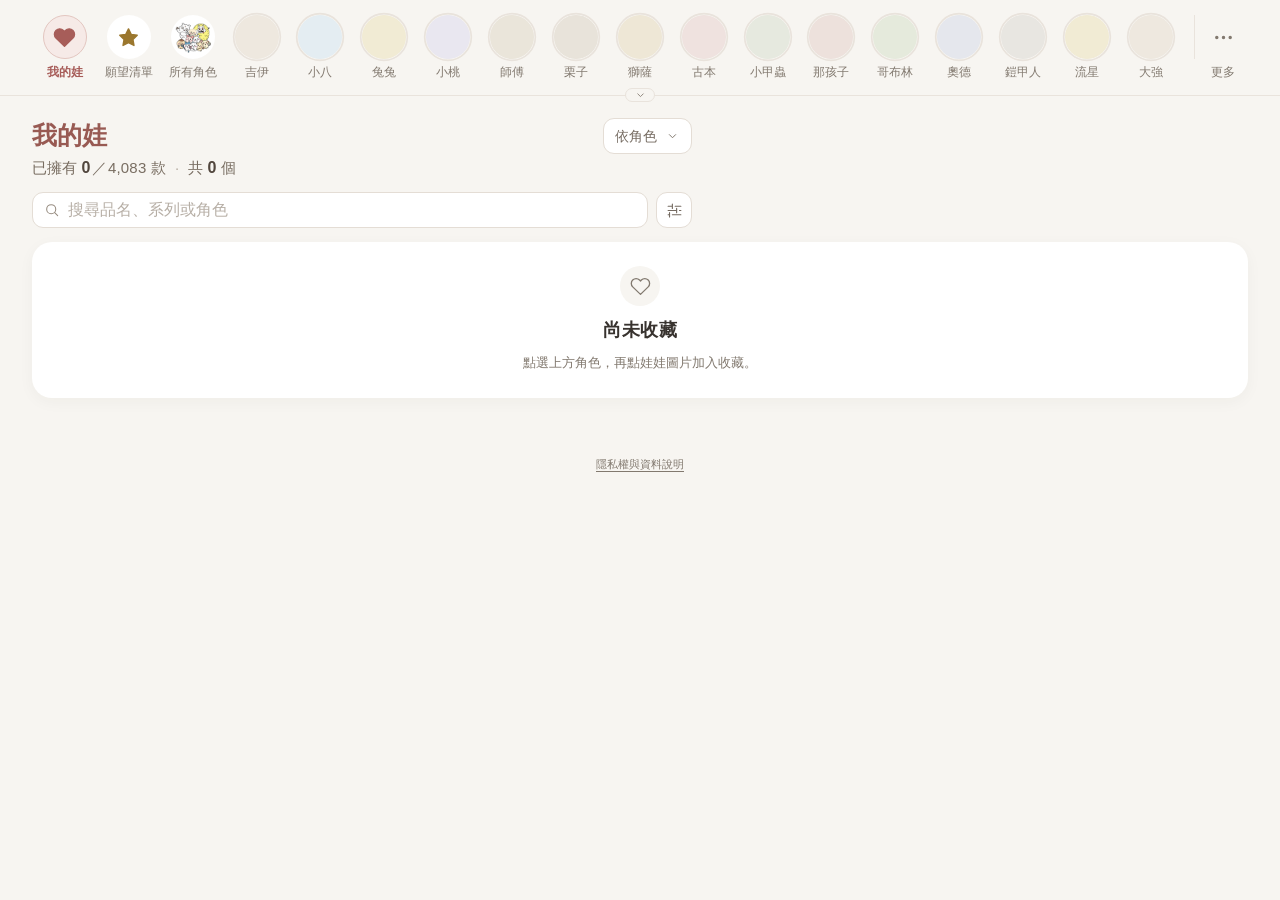
==== commit 782a891f: "頁面更新" ====
--- a/吉伊卡哇圖鑑/friend.html
+++ b/吉伊卡哇圖鑑/friend.html
@@ -26,13 +26,14 @@
   <link rel="icon" type="image/png" sizes="32x32" href="./assets/favicon-32.png?v=df3fbaeb64ed74fc">
   <link rel="icon" type="image/png" sizes="512x512" href="./assets/favicon-512.png?v=26e9acd5b5eeaf6b">
   <link rel="apple-touch-icon" sizes="180x180" href="./assets/apple-touch-icon.png?v=60efe155ab7622e9">
-  <link rel="stylesheet" href="./styles.css?v=72b4edb3da004c3e">
-  <link rel="stylesheet" href="./purchase.css?v=72b4edb3da004c3e">
-  <link rel="stylesheet" href="./account.css?v=72b4edb3da004c3e">
-  <link rel="stylesheet" href="./collection-overview.css?v=72b4edb3da004c3e">
-  <link rel="stylesheet" href="./report.css?v=72b4edb3da004c3e">
-  <script type="module" src="./app.mjs?v=72b4edb3da004c3e"></script>
-  <meta name="chiikawa-site-version" content="72b4edb3da004c3e">
+  <link rel="stylesheet" href="./styles.css?v=bb152f3e5db7c194">
+  <link rel="stylesheet" href="./purchase.css?v=bb152f3e5db7c194">
+  <link rel="stylesheet" href="./account.css?v=bb152f3e5db7c194">
+  <link rel="stylesheet" href="./collection-overview.css?v=bb152f3e5db7c194">
+  <link rel="stylesheet" href="./report.css?v=bb152f3e5db7c194">
+  <link rel="stylesheet" href="./release-calendar.css?v=bb152f3e5db7c194">
+  <script type="module" src="./app.mjs?v=bb152f3e5db7c194"></script>
+  <meta name="chiikawa-site-version" content="bb152f3e5db7c194">
 </head>
 <body>
   <a class="skip-link" href="#catalog">跳到圖鑑內容</a>
@@ -54,6 +55,7 @@
             <div class="menu-divider"></div>
             <button id="open-settings" aria-haspopup="dialog" aria-controls="settings-dialog" disabled><span data-icon="sliders"></span>收藏設定</button>
             <button id="open-selling" aria-haspopup="dialog" aria-controls="selling-dialog" disabled><span data-icon="sale"></span>待出售清單</button>
+            <button id="open-release-calendar" type="button" aria-haspopup="dialog" aria-controls="release-calendar"><span data-icon="calendar"></span>吉伊卡哇行事曆</button>
             <div class="menu-divider"></div>
             <button id="open-data"><span data-icon="box"></span>資料管理</button>
             <button id="open-guide" aria-haspopup="dialog" aria-controls="guide-dialog"><span data-icon="info"></span>使用說明</button>
@@ -110,6 +112,32 @@
   <footer class="privacy-footer"><a href="./privacy.html">隱私權與資料說明</a></footer>
 
   <dialog id="detail-dialog" class="detail-dialog" aria-labelledby="detail-title"><div id="detail-content"></div></dialog>
+  <dialog id="release-calendar" class="panel-dialog release-calendar" aria-labelledby="release-calendar-title">
+    <div class="dialog-heading">
+      <h2 id="release-calendar-title">吉伊卡哇行事曆</h2>
+      <button class="icon-button" type="button" data-close="release-calendar" aria-label="關閉吉伊卡哇行事曆" autofocus><span data-icon="close"></span></button>
+    </div>
+    <div class="release-month-panel">
+      <div class="release-month-controls">
+        <h3 id="release-month" aria-live="polite"></h3>
+        <button class="release-today" id="release-today" type="button" disabled><span>回到今天</span></button>
+      </div>
+      <div class="release-weekdays" aria-hidden="true"><span>日</span><span>一</span><span>二</span><span>三</span><span>四</span><span>五</span><span>六</span></div>
+      <div id="release-month-swipe" class="release-month-swipe" role="group" aria-labelledby="release-month" aria-keyshortcuts="ArrowLeft ArrowRight" tabindex="0">
+        <div id="release-month-track" class="release-month-track">
+          <div id="release-month-before" class="release-days release-month-before" aria-hidden="true" inert></div>
+          <div id="release-days" class="release-days"></div>
+          <div id="release-month-after" class="release-days release-month-after" aria-hidden="true" inert></div>
+        </div>
+      </div>
+    </div>
+    <section class="release-agenda" aria-labelledby="release-date">
+      <h3 id="release-date"></h3>
+      <p id="release-status" class="release-status" role="status"></p>
+      <button class="text-button" id="release-retry" type="button" hidden>重新載入</button>
+      <ul id="release-events" class="release-events"></ul>
+    </section>
+  </dialog>
   <dialog id="guide-dialog" class="panel-dialog guide-dialog" aria-labelledby="guide-title" aria-describedby="guide-description">
     <div class="dialog-heading"><h2 id="guide-title">使用說明</h2><button class="icon-button" data-close="guide-dialog" aria-label="關閉使用說明" autofocus><span data-icon="close"></span></button></div>
     <p id="guide-description" class="dialog-description">記錄收藏、查看花費，或回報還沒收錄的商品。點選下方項目查看操作方式。</p>
--- a/吉伊卡哇圖鑑/release-calendar.css
+++ b/吉伊卡哇圖鑑/release-calendar.css
@@ -0,0 +1,214 @@
+.release-calendar {
+  width: 660px;
+  max-width: calc(100vw - 16px);
+  padding: 18px 20px 20px;
+}
+.release-calendar .dialog-heading { margin-bottom: 8px; }
+.release-month-panel {
+  padding: 0 8px 6px;
+  border: 1px solid var(--line);
+  border-radius: 14px;
+  background: #fdfbf9;
+}
+.release-month-controls {
+  display: flex;
+  align-items: center;
+  gap: 3px;
+  padding-inline: 4px;
+}
+.release-month-controls h3 {
+  flex: 1;
+  font-size: 16px;
+  font-weight: 650;
+  color: #a14f43;
+}
+.release-today {
+  display: inline-flex;
+  align-items: center;
+  min-height: 44px;
+}
+.release-today span {
+  display: inline-flex;
+  align-items: center;
+  min-height: 28px;
+  padding: 0 11px;
+  border: 1px solid transparent;
+  border-radius: 999px;
+  background: #a14f43;
+  color: #fff;
+  font-size: 12px;
+  font-weight: 650;
+}
+.release-today:disabled { cursor: default; }
+.release-today:disabled span {
+  border-color: var(--line);
+  background: var(--bg);
+  color: var(--muted);
+}
+.release-month-swipe {
+  overflow-x: auto;
+  overflow-y: hidden;
+  overscroll-behavior-x: contain;
+  scroll-snap-type: x mandatory;
+  scrollbar-width: none;
+  user-select: none;
+  cursor: grab;
+}
+.release-month-swipe::-webkit-scrollbar { display: none; }
+.release-month-swipe.is-dragging { scroll-snap-type: none; cursor: grabbing; }
+.release-month-track {
+  position: relative;
+  width: calc(100% * var(--month-pages, 3));
+}
+.release-month-track > .release-days {
+  width: calc(100% / var(--month-pages, 3));
+  scroll-snap-align: start;
+  scroll-snap-stop: always;
+}
+#release-days { margin-inline-start: calc(100% * var(--month-page, 1) / var(--month-pages, 3)); }
+.release-month-before, .release-month-after {
+  position: absolute;
+  inset-block: 0;
+  align-content: start;
+  overflow: hidden;
+}
+.release-month-before { inset-inline-start: 0; }
+.release-month-after { inset-inline-end: 0; }
+.release-month-track > [hidden] { display: none; }
+.release-weekdays, .release-days {
+  display: grid;
+  grid-template-columns: repeat(7, minmax(0, 1fr));
+  gap: 2px;
+}
+.release-weekdays {
+  margin-bottom: 3px;
+  padding-bottom: 4px;
+  border-bottom: 1px solid var(--line);
+  font-size: 12px;
+  color: #71675f;
+  text-align: center;
+}
+.release-days button {
+  display: flex;
+  flex-direction: column;
+  align-items: center;
+  gap: 2px;
+  min-width: 0;
+  min-height: 44px;
+  padding: 3px 3px 4px;
+  border-radius: 8px;
+  text-align: center;
+  font-variant-numeric: tabular-nums;
+}
+.release-month-swipe.is-dragging button { cursor: grabbing; }
+.release-days button[aria-current="date"] .release-day-number {
+  color: var(--coral-dark);
+  text-decoration: underline;
+  text-underline-offset: 3px;
+}
+.release-days button[aria-pressed="true"] {
+  background: var(--pink);
+}
+.release-day-number {
+  font-size: 13px;
+  font-weight: 650;
+  line-height: 18px;
+}
+.release-day-summary {
+  display: grid;
+  width: 100%;
+  font-size: 11px;
+  line-height: 13px;
+}
+.release-day-summary + .release-day-summary {
+  padding-top: 3px;
+  border-top: 1px solid var(--line);
+}
+.release-day-summary time {
+  color: var(--coral-dark);
+  font-weight: 650;
+}
+.release-day-summary span {
+  display: -webkit-box;
+  overflow: hidden;
+  overflow-wrap: anywhere;
+  -webkit-box-orient: vertical;
+  -webkit-line-clamp: 2;
+}
+.release-day-more {
+  color: #71675f;
+  font-size: 10px;
+  line-height: 12px;
+}
+.release-agenda {
+  min-height: 114px;
+  margin-top: 12px;
+  padding-top: 12px;
+  border-top: 1px solid var(--line);
+}
+.release-agenda h3 {
+  margin-bottom: 6px;
+  font-size: 14px;
+  font-weight: 650;
+}
+.release-status { color: #71675f; font-size: 12px; }
+.release-events { list-style: none; margin: 0; padding: 0; }
+.release-events li {
+  display: grid;
+  grid-template-columns: auto minmax(0, 1fr);
+  align-items: baseline;
+  column-gap: 14px;
+  min-height: 38px;
+  padding: 8px 0;
+}
+.release-events li + li { border-top: 1px solid var(--line); }
+.release-event-hours {
+  color: var(--coral-dark);
+  font-weight: 650;
+  font-variant-numeric: tabular-nums;
+  white-space: nowrap;
+}
+.release-event-details { min-width: 0; overflow-wrap: anywhere; }
+.release-event-context { margin-top: 2px; color: #71675f; font-size: 12px; }
+.release-event-actions {
+  display: flex;
+  grid-column: 1 / -1;
+  align-items: flex-start;
+  flex-wrap: wrap;
+  column-gap: 18px;
+}
+.release-event-links { display: flex; flex-wrap: wrap; column-gap: 14px; }
+.release-event-actions a {
+  display: inline-flex;
+  align-items: center;
+  gap: 5px;
+  min-height: 32px;
+  color: var(--coral-dark);
+  font-size: 12px;
+  text-decoration: underline;
+  text-underline-offset: 3px;
+  white-space: nowrap;
+}
+.release-event-actions svg { width: 14px; height: 14px; flex: none; }
+.release-event-actions .release-event-add {
+  margin-inline-start: auto;
+  width: 34px;
+  justify-content: center;
+  border: 1px solid #dfb9af;
+  border-radius: 999px;
+  background: #f8eeeb;
+  text-decoration: none;
+}
+@media (hover: hover) and (pointer: fine) {
+  .release-days button[aria-pressed="false"]:hover { background: var(--bg); }
+  .release-event-actions .release-event-add:hover { background: #f0dfda; }
+}
+@media (max-width: 540px) {
+  .release-calendar { padding: 14px 10px 16px; }
+  .release-calendar .dialog-heading, .release-agenda { margin-inline: 4px; }
+  .release-month-panel { padding-inline: 4px; }
+  .release-days button { padding-inline: 2px; }
+}
+@media (max-width: 360px) {
+  .release-day-summary { font-size: 10px; }
+}
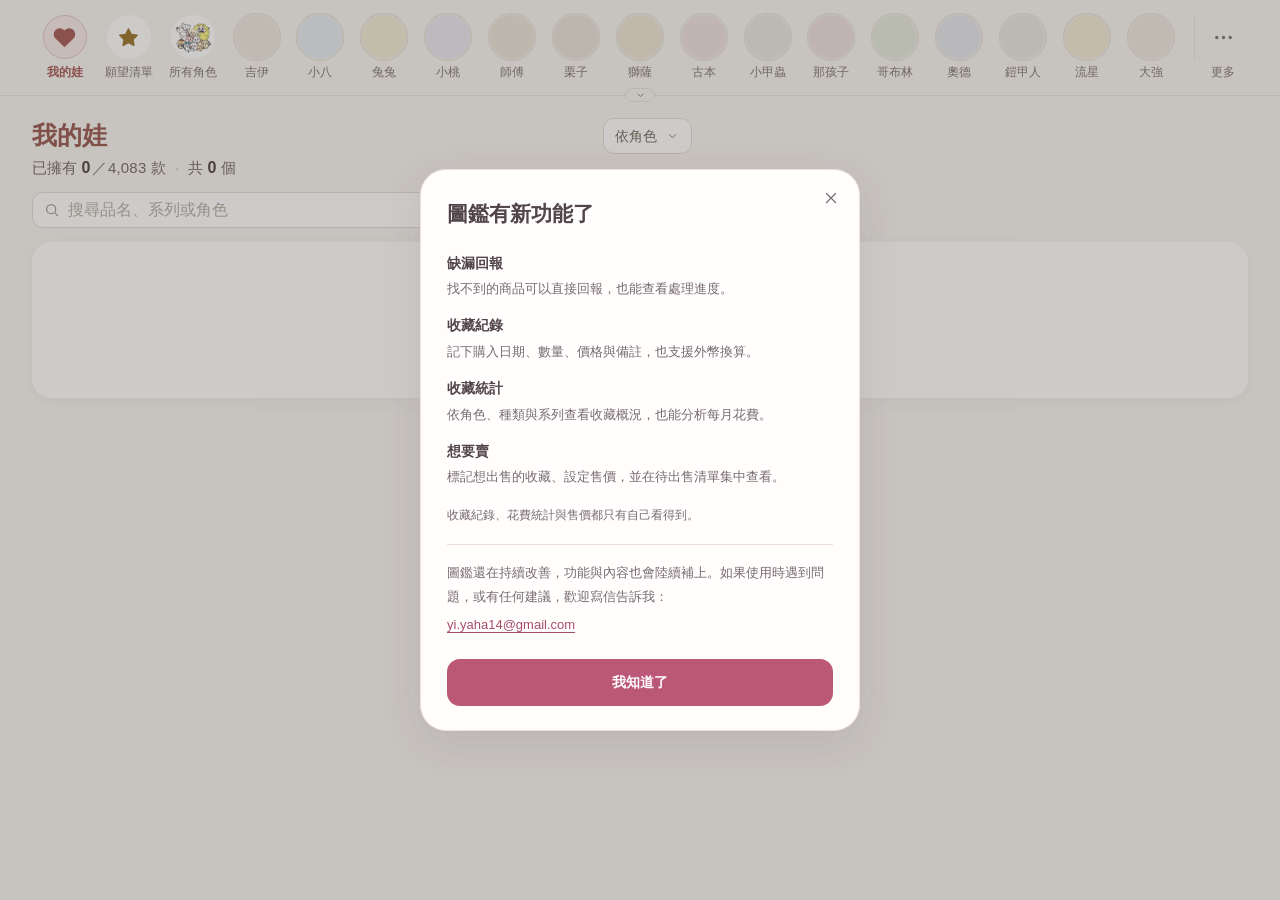
==== commit 10e3c56a: "頁面更新" ====
--- a/吉伊卡哇圖鑑/friend.html
+++ b/吉伊卡哇圖鑑/friend.html
@@ -26,14 +26,14 @@
   <link rel="icon" type="image/png" sizes="32x32" href="./assets/favicon-32.png?v=df3fbaeb64ed74fc">
   <link rel="icon" type="image/png" sizes="512x512" href="./assets/favicon-512.png?v=26e9acd5b5eeaf6b">
   <link rel="apple-touch-icon" sizes="180x180" href="./assets/apple-touch-icon.png?v=60efe155ab7622e9">
-  <link rel="stylesheet" href="./styles.css?v=bb152f3e5db7c194">
-  <link rel="stylesheet" href="./purchase.css?v=bb152f3e5db7c194">
-  <link rel="stylesheet" href="./account.css?v=bb152f3e5db7c194">
-  <link rel="stylesheet" href="./collection-overview.css?v=bb152f3e5db7c194">
-  <link rel="stylesheet" href="./report.css?v=bb152f3e5db7c194">
-  <link rel="stylesheet" href="./release-calendar.css?v=bb152f3e5db7c194">
-  <script type="module" src="./app.mjs?v=bb152f3e5db7c194"></script>
-  <meta name="chiikawa-site-version" content="bb152f3e5db7c194">
+  <link rel="stylesheet" href="./styles.css?v=1b95d60331a632ce">
+  <link rel="stylesheet" href="./purchase.css?v=1b95d60331a632ce">
+  <link rel="stylesheet" href="./account.css?v=1b95d60331a632ce">
+  <link rel="stylesheet" href="./collection-overview.css?v=1b95d60331a632ce">
+  <link rel="stylesheet" href="./report.css?v=1b95d60331a632ce">
+  <link rel="stylesheet" href="./release-calendar.css?v=1b95d60331a632ce">
+  <script type="module" src="./app.mjs?v=1b95d60331a632ce"></script>
+  <meta name="chiikawa-site-version" content="1b95d60331a632ce">
 </head>
 <body>
   <a class="skip-link" href="#catalog">跳到圖鑑內容</a>
@@ -117,18 +117,16 @@
       <h2 id="release-calendar-title">吉伊卡哇行事曆</h2>
       <button class="icon-button" type="button" data-close="release-calendar" aria-label="關閉吉伊卡哇行事曆" autofocus><span data-icon="close"></span></button>
     </div>
-    <div class="release-month-panel">
-      <div class="release-month-controls">
-        <h3 id="release-month" aria-live="polite"></h3>
-        <button class="release-today" id="release-today" type="button" disabled><span>回到今天</span></button>
-      </div>
-      <div class="release-weekdays" aria-hidden="true"><span>日</span><span>一</span><span>二</span><span>三</span><span>四</span><span>五</span><span>六</span></div>
-      <div id="release-month-swipe" class="release-month-swipe" role="group" aria-labelledby="release-month" aria-keyshortcuts="ArrowLeft ArrowRight" tabindex="0">
-        <div id="release-month-track" class="release-month-track">
-          <div id="release-month-before" class="release-days release-month-before" aria-hidden="true" inert></div>
-          <div id="release-days" class="release-days"></div>
-          <div id="release-month-after" class="release-days release-month-after" aria-hidden="true" inert></div>
-        </div>
+    <div class="release-month-controls">
+      <h3 id="release-month" aria-live="polite"></h3>
+      <button class="release-today" id="release-today" type="button" disabled><span>回到今天</span></button>
+    </div>
+    <div class="release-weekdays" aria-hidden="true"><span>日</span><span>一</span><span>二</span><span>三</span><span>四</span><span>五</span><span>六</span></div>
+    <div id="release-month-swipe" class="release-month-swipe" role="group" aria-labelledby="release-month" aria-keyshortcuts="ArrowLeft ArrowRight" tabindex="0">
+      <div id="release-month-track" class="release-month-track">
+        <div id="release-month-before" class="release-days release-month-before" aria-hidden="true" inert></div>
+        <div id="release-days" class="release-days"></div>
+        <div id="release-month-after" class="release-days release-month-after" aria-hidden="true" inert></div>
       </div>
     </div>
     <section class="release-agenda" aria-labelledby="release-date">
--- a/吉伊卡哇圖鑑/release-calendar.css
+++ b/吉伊卡哇圖鑑/release-calendar.css
@@ -4,12 +4,6 @@
   padding: 18px 20px 20px;
 }
 .release-calendar .dialog-heading { margin-bottom: 8px; }
-.release-month-panel {
-  padding: 0 8px 6px;
-  border: 1px solid var(--line);
-  border-radius: 14px;
-  background: #fdfbf9;
-}
 .release-month-controls {
   display: flex;
   align-items: center;
@@ -78,10 +72,15 @@
 .release-weekdays, .release-days {
   display: grid;
   grid-template-columns: repeat(7, minmax(0, 1fr));
-  gap: 2px;
-}
+}
+.release-days { grid-auto-rows: 86px; }
+.release-days > * {
+  border-inline-end: 1px solid var(--line);
+  border-block-end: 1px solid var(--line);
+}
+.release-days > :nth-child(7n) { border-inline-end: 0; }
+.release-days > :nth-last-child(-n+7) { border-block-end: 0; }
 .release-weekdays {
-  margin-bottom: 3px;
   padding-bottom: 4px;
   border-bottom: 1px solid var(--line);
   font-size: 12px;
@@ -94,12 +93,15 @@
   align-items: center;
   gap: 2px;
   min-width: 0;
-  min-height: 44px;
-  padding: 3px 3px 4px;
-  border-radius: 8px;
+  min-height: 0;
+  padding: 4px 3px;
   text-align: center;
   font-variant-numeric: tabular-nums;
 }
+.release-days .has-multiple-releases { gap: 1px; padding-block: 1px; }
+.release-days .has-multiple-releases .release-day-number { line-height: 14px; }
+.release-days .has-multiple-releases .release-day-summary { line-height: 11px; }
+.release-days .has-multiple-releases .release-day-summary + .release-day-summary { padding-top: 0; }
 .release-month-swipe.is-dragging button { cursor: grabbing; }
 .release-days button[aria-current="date"] .release-day-number {
   color: var(--coral-dark);
@@ -136,9 +138,10 @@
   -webkit-line-clamp: 2;
 }
 .release-day-more {
+  margin-inline-start: 4px;
   color: #71675f;
-  font-size: 10px;
-  line-height: 12px;
+  font-size: 9px;
+  font-weight: 500;
 }
 .release-agenda {
   min-height: 114px;
@@ -206,7 +209,6 @@
 @media (max-width: 540px) {
   .release-calendar { padding: 14px 10px 16px; }
   .release-calendar .dialog-heading, .release-agenda { margin-inline: 4px; }
-  .release-month-panel { padding-inline: 4px; }
   .release-days button { padding-inline: 2px; }
 }
 @media (max-width: 360px) {
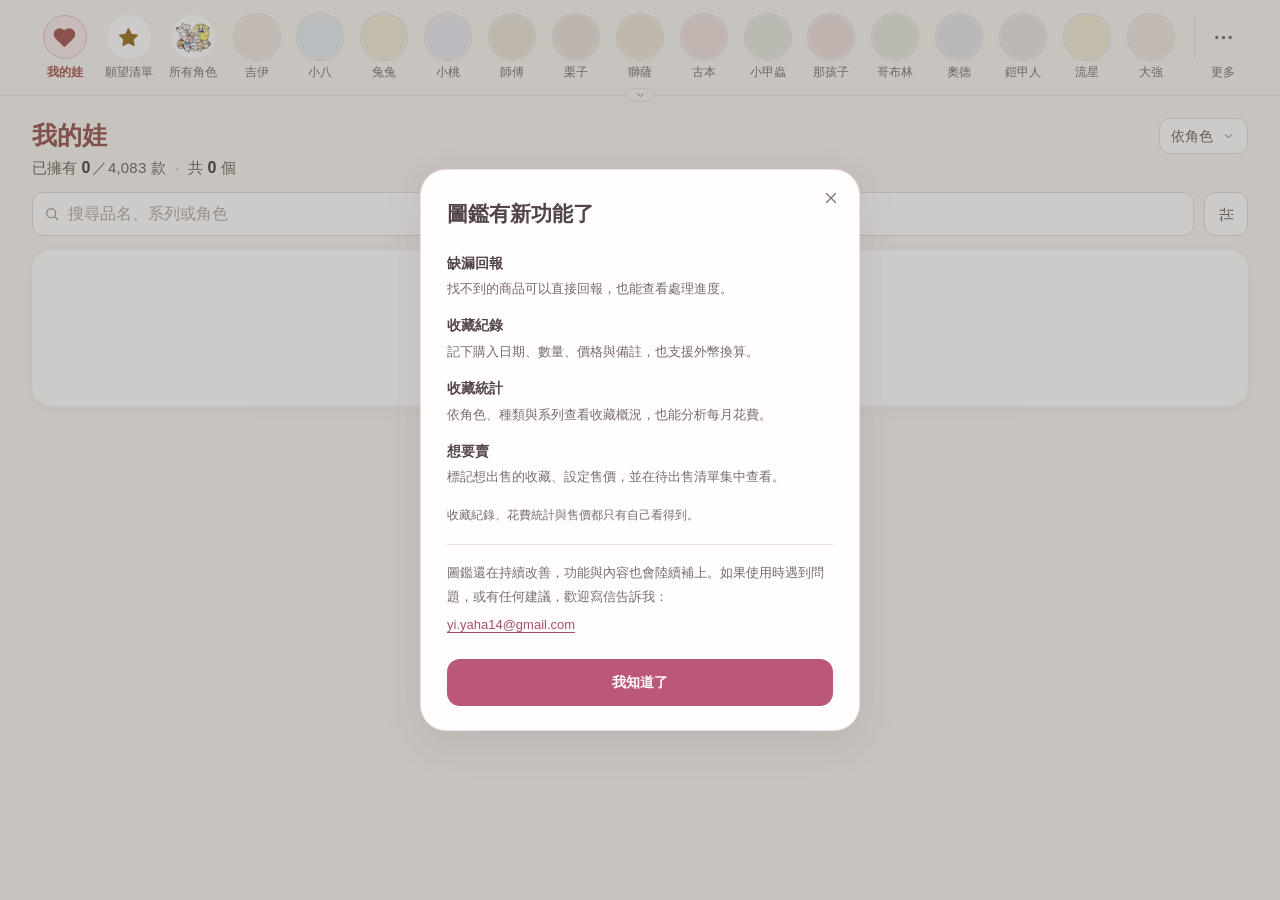
==== commit 6b9d4fe8: "頁面更新" ====
--- a/吉伊卡哇圖鑑/friend.html
+++ b/吉伊卡哇圖鑑/friend.html
@@ -26,14 +26,14 @@
   <link rel="icon" type="image/png" sizes="32x32" href="./assets/favicon-32.png?v=df3fbaeb64ed74fc">
   <link rel="icon" type="image/png" sizes="512x512" href="./assets/favicon-512.png?v=26e9acd5b5eeaf6b">
   <link rel="apple-touch-icon" sizes="180x180" href="./assets/apple-touch-icon.png?v=60efe155ab7622e9">
-  <link rel="stylesheet" href="./styles.css?v=1b95d60331a632ce">
-  <link rel="stylesheet" href="./purchase.css?v=1b95d60331a632ce">
-  <link rel="stylesheet" href="./account.css?v=1b95d60331a632ce">
-  <link rel="stylesheet" href="./collection-overview.css?v=1b95d60331a632ce">
-  <link rel="stylesheet" href="./report.css?v=1b95d60331a632ce">
-  <link rel="stylesheet" href="./release-calendar.css?v=1b95d60331a632ce">
-  <script type="module" src="./app.mjs?v=1b95d60331a632ce"></script>
-  <meta name="chiikawa-site-version" content="1b95d60331a632ce">
+  <link rel="stylesheet" href="./styles.css?v=a81b8e1c6b961f81">
+  <link rel="stylesheet" href="./purchase.css?v=a81b8e1c6b961f81">
+  <link rel="stylesheet" href="./account.css?v=a81b8e1c6b961f81">
+  <link rel="stylesheet" href="./collection-overview.css?v=a81b8e1c6b961f81">
+  <link rel="stylesheet" href="./report.css?v=a81b8e1c6b961f81">
+  <link rel="stylesheet" href="./release-calendar.css?v=a81b8e1c6b961f81">
+  <script type="module" src="./app.mjs?v=a81b8e1c6b961f81"></script>
+  <meta name="chiikawa-site-version" content="a81b8e1c6b961f81">
 </head>
 <body>
   <a class="skip-link" href="#catalog">跳到圖鑑內容</a>
--- a/吉伊卡哇圖鑑/styles.css
+++ b/吉伊卡哇圖鑑/styles.css
@@ -691,6 +691,27 @@
 .product-name{font-weight:600}
 .privacy-footer{margin-top:30px}
 @media(min-width:701px){.search-filter-row{max-width:660px}.catalog-toolbar{max-width:660px}.filter-options{max-width:660px}.ownership-control button{padding-inline:24px}.product-grid{grid-template-columns:repeat(4,minmax(0,1fr))}}
+@media(min-width:960px){
+  #catalog > .catalog-heading .catalog-title-row{max-width:none}
+  #catalog > .filters .filter-controls{
+    grid-template-columns:minmax(220px,1.05fr) minmax(0,1fr) auto;
+    grid-template-areas:"search options toggle";
+    align-items:center;
+  }
+  #catalog > .filters .filter-controls:has(> #filter-options[hidden]){
+    grid-template-columns:minmax(0,1fr) auto;
+    grid-template-areas:"search toggle";
+  }
+  #catalog > .filters .search-filter-row{display:contents}
+  #catalog > .filters .search-control{grid-area:search;height:44px;min-height:44px}
+  #catalog > .filters .filter-toggle{grid-area:toggle;width:44px;height:44px;min-height:44px}
+  #catalog > .filters #filter-options{
+    grid-area:options;
+    max-width:none;
+    grid-template-columns:repeat(2,minmax(0,1fr)) minmax(0,1.25fr);
+  }
+  #catalog > .filters #filter-options .series-anchor{grid-column:auto}
+}
 @media(min-width:1100px){.product-grid{grid-template-columns:repeat(6,minmax(0,1fr))}}
 @media(max-width:700px){
   .header-inner{--nav-avatar:42px;--character-tab-min:55px;padding-inline:16px;gap:6px}
--- a/吉伊卡哇圖鑑/release-calendar.css
+++ b/吉伊卡哇圖鑑/release-calendar.css
@@ -1,4 +1,5 @@
 .release-calendar {
+  --release-day-inset: 6px;
   width: 660px;
   max-width: calc(100vw - 16px);
   padding: 18px 20px 20px;
@@ -85,21 +86,46 @@
   border-bottom: 1px solid var(--line);
   font-size: 12px;
   color: #71675f;
-  text-align: center;
-}
+  text-align: left;
+}
+.release-weekdays > span { padding-inline: var(--release-day-inset); }
 .release-days button {
   display: flex;
   flex-direction: column;
-  align-items: center;
+  align-items: flex-start;
   gap: 2px;
   min-width: 0;
   min-height: 0;
-  padding: 4px 3px;
-  text-align: center;
+  padding: 3px var(--release-day-inset) 4px;
+  text-align: left;
   font-variant-numeric: tabular-nums;
 }
-.release-days .has-multiple-releases { gap: 1px; padding-block: 1px; }
-.release-days .has-multiple-releases .release-day-number { line-height: 14px; }
+.release-days .has-release-range {
+  position: relative;
+  isolation: isolate;
+}
+.release-days .has-release-range::before {
+  content: "";
+  position: absolute;
+  z-index: -1;
+  inset-inline: 0 -1px;
+  inset-block-start: 1px;
+  height: 18px;
+  background: #f1ddd6;
+  pointer-events: none;
+}
+.release-days .release-range-start::before {
+  inset-inline-start: 2px;
+  border-start-start-radius: 5px;
+  border-end-start-radius: 5px;
+}
+.release-days .release-range-end::before {
+  inset-inline-end: 2px;
+  border-start-end-radius: 5px;
+  border-end-end-radius: 5px;
+}
+.release-days .has-release-range .release-day-number { color: var(--coral-dark); }
+.release-days .has-multiple-releases { gap: 0; padding-block-end: 0; }
 .release-days .has-multiple-releases .release-day-summary { line-height: 11px; }
 .release-days .has-multiple-releases .release-day-summary + .release-day-summary { padding-top: 0; }
 .release-month-swipe.is-dragging button { cursor: grabbing; }
@@ -114,7 +140,7 @@
 .release-day-number {
   font-size: 13px;
   font-weight: 650;
-  line-height: 18px;
+  line-height: 14px;
 }
 .release-day-summary {
   display: grid;
@@ -158,8 +184,8 @@
 .release-events { list-style: none; margin: 0; padding: 0; }
 .release-events li {
   display: grid;
-  grid-template-columns: auto minmax(0, 1fr);
-  align-items: baseline;
+  grid-template-columns: auto minmax(0, 1fr) auto;
+  align-items: start;
   column-gap: 14px;
   min-height: 38px;
   padding: 8px 0;
@@ -170,18 +196,25 @@
   font-weight: 650;
   font-variant-numeric: tabular-nums;
   white-space: nowrap;
+  line-height: 22px;
 }
 .release-event-details { min-width: 0; overflow-wrap: anywhere; }
-.release-event-context { margin-top: 2px; color: #71675f; font-size: 12px; }
-.release-event-actions {
+.release-event-details > span { display: block; line-height: 22px; }
+.release-event-context {
+  display: flex;
+  flex-wrap: wrap;
+  column-gap: 8px;
+  margin-top: 2px;
+  color: #71675f;
+  font-size: 12px;
+}
+.release-event-links {
   display: flex;
   grid-column: 1 / -1;
-  align-items: flex-start;
   flex-wrap: wrap;
-  column-gap: 18px;
-}
-.release-event-links { display: flex; flex-wrap: wrap; column-gap: 14px; }
-.release-event-actions a {
+  column-gap: 14px;
+}
+.release-event-links a, .release-event-add {
   display: inline-flex;
   align-items: center;
   gap: 5px;
@@ -192,9 +225,9 @@
   text-underline-offset: 3px;
   white-space: nowrap;
 }
-.release-event-actions svg { width: 14px; height: 14px; flex: none; }
-.release-event-actions .release-event-add {
-  margin-inline-start: auto;
+.release-event-links svg, .release-event-add svg { width: 14px; height: 14px; flex: none; }
+.release-event-add {
+  margin-block-start: -5px;
   width: 34px;
   justify-content: center;
   border: 1px solid #dfb9af;
@@ -204,12 +237,38 @@
 }
 @media (hover: hover) and (pointer: fine) {
   .release-days button[aria-pressed="false"]:hover { background: var(--bg); }
-  .release-event-actions .release-event-add:hover { background: #f0dfda; }
+  .release-event-add:hover { background: #f0dfda; }
+}
+@media (min-width: 1100px) {
+  .release-calendar[open] {
+    display: grid;
+    width: 960px;
+    grid-template-columns: minmax(0, 618px) minmax(0, 1fr);
+    grid-template-areas:
+      "heading heading"
+      "controls agenda"
+      "weekdays agenda"
+      "dates agenda";
+    column-gap: 22px;
+    align-items: start;
+    align-content: start;
+  }
+  .release-calendar .dialog-heading { grid-area: heading; }
+  .release-month-controls { grid-area: controls; }
+  .release-weekdays { grid-area: weekdays; }
+  .release-month-swipe { grid-area: dates; }
+  .release-agenda {
+    grid-area: agenda;
+    min-width: 0;
+    margin: 0;
+    padding: 8px 0 0 18px;
+    border-top: 0;
+    border-inline-start: 1px solid var(--line);
+  }
 }
 @media (max-width: 540px) {
-  .release-calendar { padding: 14px 10px 16px; }
+  .release-calendar { --release-day-inset: 4px; padding: 14px 10px 16px; }
   .release-calendar .dialog-heading, .release-agenda { margin-inline: 4px; }
-  .release-days button { padding-inline: 2px; }
 }
 @media (max-width: 360px) {
   .release-day-summary { font-size: 10px; }
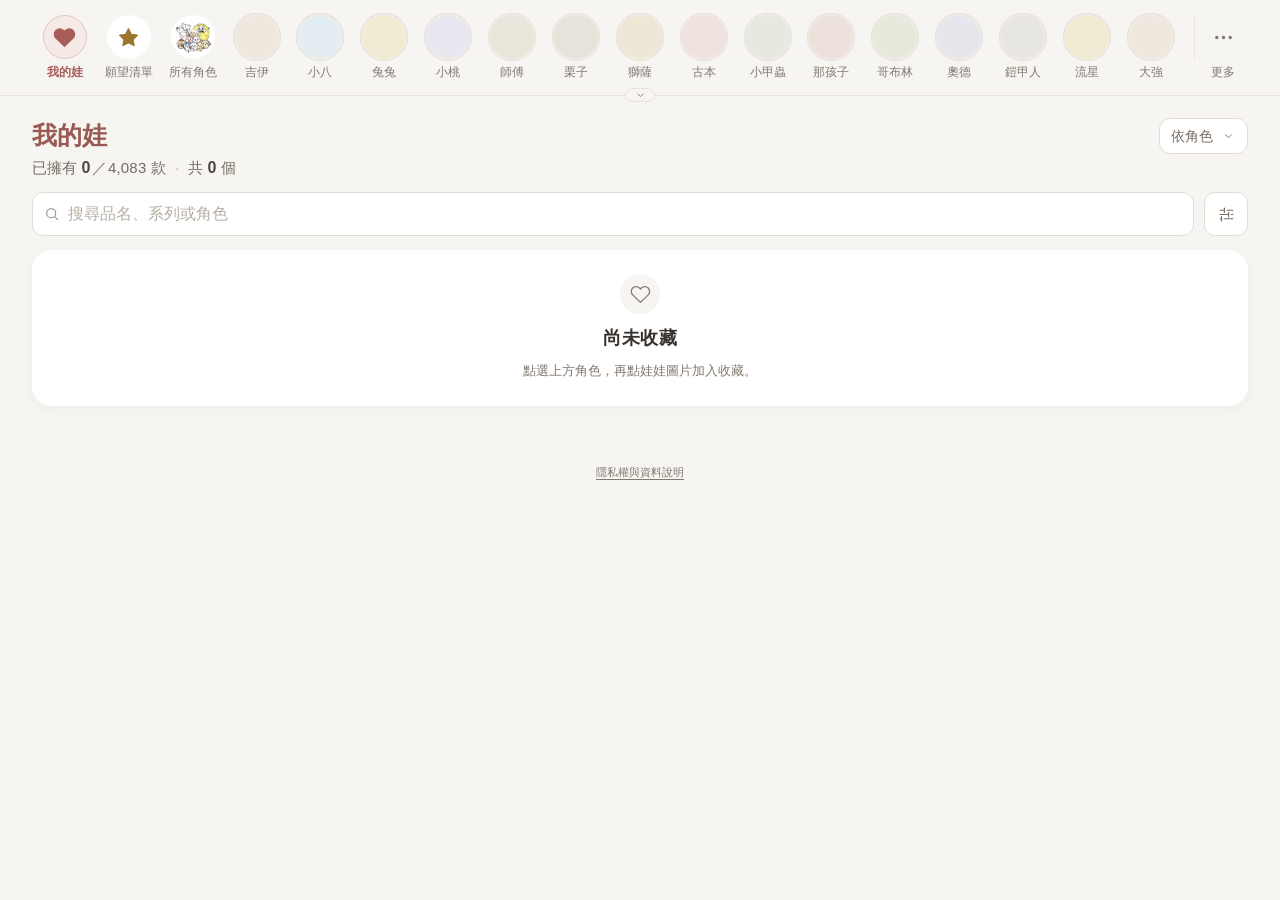
==== commit bf96b1ab: "頁面更新" ====
--- a/吉伊卡哇圖鑑/friend.html
+++ b/吉伊卡哇圖鑑/friend.html
@@ -26,14 +26,14 @@
   <link rel="icon" type="image/png" sizes="32x32" href="./assets/favicon-32.png?v=df3fbaeb64ed74fc">
   <link rel="icon" type="image/png" sizes="512x512" href="./assets/favicon-512.png?v=26e9acd5b5eeaf6b">
   <link rel="apple-touch-icon" sizes="180x180" href="./assets/apple-touch-icon.png?v=60efe155ab7622e9">
-  <link rel="stylesheet" href="./styles.css?v=a81b8e1c6b961f81">
-  <link rel="stylesheet" href="./purchase.css?v=a81b8e1c6b961f81">
-  <link rel="stylesheet" href="./account.css?v=a81b8e1c6b961f81">
-  <link rel="stylesheet" href="./collection-overview.css?v=a81b8e1c6b961f81">
-  <link rel="stylesheet" href="./report.css?v=a81b8e1c6b961f81">
-  <link rel="stylesheet" href="./release-calendar.css?v=a81b8e1c6b961f81">
-  <script type="module" src="./app.mjs?v=a81b8e1c6b961f81"></script>
-  <meta name="chiikawa-site-version" content="a81b8e1c6b961f81">
+  <link rel="stylesheet" href="./styles.css?v=c7616e142084296f">
+  <link rel="stylesheet" href="./purchase.css?v=c7616e142084296f">
+  <link rel="stylesheet" href="./account.css?v=c7616e142084296f">
+  <link rel="stylesheet" href="./collection-overview.css?v=c7616e142084296f">
+  <link rel="stylesheet" href="./report.css?v=c7616e142084296f">
+  <link rel="stylesheet" href="./release-calendar.css?v=c7616e142084296f">
+  <script type="module" src="./app.mjs?v=c7616e142084296f"></script>
+  <meta name="chiikawa-site-version" content="c7616e142084296f">
 </head>
 <body>
   <a class="skip-link" href="#catalog">跳到圖鑑內容</a>
@@ -136,6 +136,29 @@
       <ul id="release-events" class="release-events"></ul>
     </section>
   </dialog>
+  <dialog id="release-calendar-add" class="panel-dialog release-calendar-add" aria-labelledby="release-add-heading">
+    <div class="dialog-heading">
+      <h2 id="release-add-heading">加入 Apple 行事曆？</h2>
+      <button class="icon-button" type="button" data-close="release-calendar-add" aria-label="關閉加入行事曆" autofocus><span data-icon="close"></span></button>
+    </div>
+    <div class="release-add-event">
+      <h3 id="release-add-title"></h3>
+      <p class="release-add-when"><span id="release-add-date"></span><span id="release-add-time"></span></p>
+      <p id="release-add-location" class="release-add-location" hidden></p>
+      <p id="release-add-single-day" class="release-add-note" hidden>僅加入所選的這一天。</p>
+    </div>
+    <label class="release-add-reminder" for="release-add-reminder"><span>提醒時間</span><select id="release-add-reminder"></select></label>
+    <p class="release-add-note">提醒會隨活動帶入，請確認 iPhone 或 Mac 的行事曆通知已開啟。</p>
+    <div class="release-add-actions">
+      <button class="release-add-cancel" type="button" data-close="release-calendar-add">取消</button>
+      <a id="release-add-proceed" class="release-add-proceed"><span data-icon="calendar"></span>繼續加入</a>
+    </div>
+    <p id="release-add-status" class="release-add-note release-add-status" role="status"></p>
+    <details id="release-add-help" class="release-add-help">
+      <summary>沒有出現加入畫面？</summary>
+      <p>在 iPhone 或 iPad 上，請用 Safari 開啟本頁再試一次。若使用 Mac，請開啟下載的活動檔案，並在行事曆確認加入。</p>
+    </details>
+  </dialog>
   <dialog id="guide-dialog" class="panel-dialog guide-dialog" aria-labelledby="guide-title" aria-describedby="guide-description">
     <div class="dialog-heading"><h2 id="guide-title">使用說明</h2><button class="icon-button" data-close="guide-dialog" aria-label="關閉使用說明" autofocus><span data-icon="close"></span></button></div>
     <p id="guide-description" class="dialog-description">記錄收藏、查看花費，或回報還沒收錄的商品。點選下方項目查看操作方式。</p>
--- a/吉伊卡哇圖鑑/release-calendar.css
+++ b/吉伊卡哇圖鑑/release-calendar.css
@@ -227,6 +227,7 @@
 }
 .release-event-links svg, .release-event-add svg { width: 14px; height: 14px; flex: none; }
 .release-event-add {
+  padding: 0;
   margin-block-start: -5px;
   width: 34px;
   justify-content: center;
@@ -235,9 +236,32 @@
   background: #f8eeeb;
   text-decoration: none;
 }
+.release-calendar-add { width: 420px; padding: 22px; }
+.release-calendar-add .dialog-heading { align-items: flex-start; }
+.release-calendar-add .dialog-heading h2 { font-size: 19px; letter-spacing: 0; padding-top: 6px; }
+.release-calendar-add .dialog-heading .icon-button { flex: none; margin: -3px -6px 0 0; }
+.release-add-event { margin: 18px 0 20px; }
+.release-add-event h3 { font-size: 17px; font-weight: 650; line-height: 1.6; overflow-wrap: anywhere; }
+.release-add-when { display: flex; flex-wrap: wrap; gap: 2px 12px; margin-top: 8px; font-size: 14px; color: var(--coral-dark); }
+.release-add-when span:last-child { font-variant-numeric: tabular-nums; font-weight: 650; }
+.release-add-location { margin-top: 5px; font-size: 13px; color: #71675f; }
+.release-add-reminder { display: flex; align-items: center; gap: 16px; padding-block: 12px; border-block: 1px solid var(--line); font-size: 14px; }
+.release-add-reminder > span { flex: 1; }
+.release-add-reminder select { min-height: 44px; max-width: 60%; padding: 8px 30px 8px 12px; border: 1px solid #dfb9af; border-radius: 9px; background: var(--paper); color: var(--coral-dark); font-size: 16px; }
+.release-add-note { margin-top: 10px; font-size: 12px; line-height: 1.8; color: #71675f; }
+.release-add-actions { display: flex; justify-content: flex-end; gap: 10px; margin-top: 20px; }
+.release-add-cancel, .release-add-proceed { display: inline-flex; justify-content: center; align-items: center; min-height: 44px; padding: 10px 18px; border-radius: 10px; font-size: 14px; }
+.release-add-cancel { border: 1px solid var(--line); background: var(--paper); }
+.release-add-proceed { gap: 8px; background: #a14f43; color: white; font-weight: 600; }
+.release-add-proceed svg { width: 17px; height: 17px; }
+.release-add-status:empty { display: none; }
+.release-add-help { margin-top: 14px; font-size: 12px; color: #71675f; }
+.release-add-help summary { width: fit-content; cursor: pointer; padding-block: 5px; }
+.release-add-help p { padding-top: 5px; line-height: 1.8; }
 @media (hover: hover) and (pointer: fine) {
   .release-days button[aria-pressed="false"]:hover { background: var(--bg); }
   .release-event-add:hover { background: #f0dfda; }
+  .release-add-proceed:hover { background: #8e4339; }
 }
 @media (min-width: 1100px) {
   .release-calendar[open] {
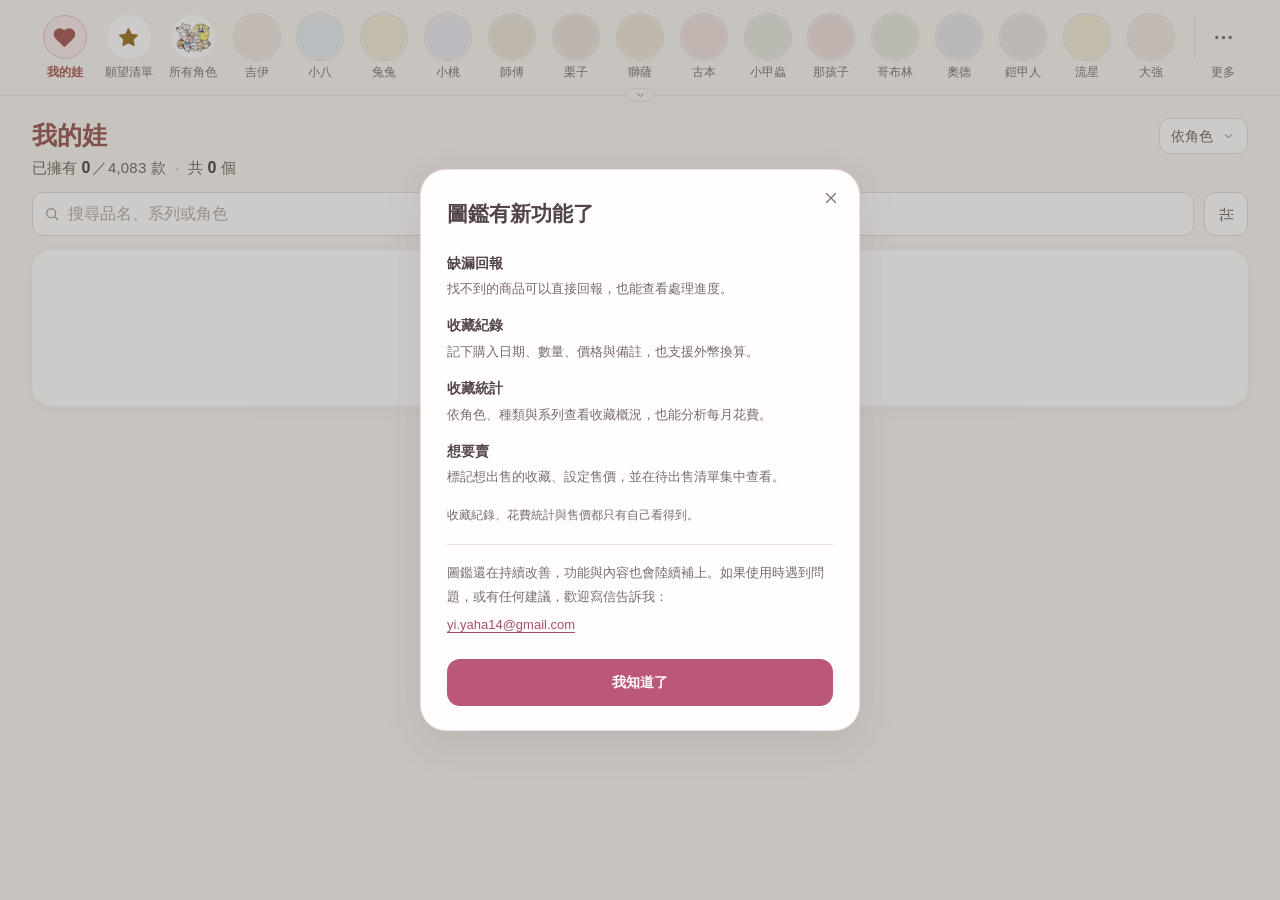
==== commit 4294d845: "頁面更新" ====
--- a/吉伊卡哇圖鑑/friend.html
+++ b/吉伊卡哇圖鑑/friend.html
@@ -26,14 +26,14 @@
   <link rel="icon" type="image/png" sizes="32x32" href="./assets/favicon-32.png?v=df3fbaeb64ed74fc">
   <link rel="icon" type="image/png" sizes="512x512" href="./assets/favicon-512.png?v=26e9acd5b5eeaf6b">
   <link rel="apple-touch-icon" sizes="180x180" href="./assets/apple-touch-icon.png?v=60efe155ab7622e9">
-  <link rel="stylesheet" href="./styles.css?v=c7616e142084296f">
-  <link rel="stylesheet" href="./purchase.css?v=c7616e142084296f">
-  <link rel="stylesheet" href="./account.css?v=c7616e142084296f">
-  <link rel="stylesheet" href="./collection-overview.css?v=c7616e142084296f">
-  <link rel="stylesheet" href="./report.css?v=c7616e142084296f">
-  <link rel="stylesheet" href="./release-calendar.css?v=c7616e142084296f">
-  <script type="module" src="./app.mjs?v=c7616e142084296f"></script>
-  <meta name="chiikawa-site-version" content="c7616e142084296f">
+  <link rel="stylesheet" href="./styles.css?v=7fcabe15b2dd1101">
+  <link rel="stylesheet" href="./purchase.css?v=7fcabe15b2dd1101">
+  <link rel="stylesheet" href="./account.css?v=7fcabe15b2dd1101">
+  <link rel="stylesheet" href="./collection-overview.css?v=7fcabe15b2dd1101">
+  <link rel="stylesheet" href="./report.css?v=7fcabe15b2dd1101">
+  <link rel="stylesheet" href="./release-calendar.css?v=7fcabe15b2dd1101">
+  <script type="module" src="./app.mjs?v=7fcabe15b2dd1101"></script>
+  <meta name="chiikawa-site-version" content="7fcabe15b2dd1101">
 </head>
 <body>
   <a class="skip-link" href="#catalog">跳到圖鑑內容</a>
--- a/吉伊卡哇圖鑑/release-calendar.css
+++ b/吉伊卡哇圖鑑/release-calendar.css
@@ -129,18 +129,36 @@
 .release-days .has-multiple-releases .release-day-summary { line-height: 11px; }
 .release-days .has-multiple-releases .release-day-summary + .release-day-summary { padding-top: 0; }
 .release-month-swipe.is-dragging button { cursor: grabbing; }
-.release-days button[aria-current="date"] .release-day-number {
-  color: var(--coral-dark);
-  text-decoration: underline;
-  text-underline-offset: 3px;
-}
 .release-days button[aria-pressed="true"] {
-  background: var(--pink);
+  box-shadow: inset 0 0 0 1.5px #a14f43;
 }
 .release-day-number {
+  display: inline-flex;
+  align-items: center;
   font-size: 13px;
   font-weight: 650;
   line-height: 14px;
+}
+.release-day-label {
+  display: inline-grid;
+  position: relative;
+  isolation: isolate;
+  min-width: 14px;
+  place-items: center;
+}
+.release-days button[aria-current="date"] .release-day-label { color: #fff; }
+.release-days button[aria-current="date"] .release-day-label::before {
+  content: "";
+  position: absolute;
+  z-index: -1;
+  left: 50%;
+  top: 50%;
+  width: 20px;
+  height: 20px;
+  transform: translate(-50%, -50%);
+  border-radius: 50%;
+  background: #a14f43;
+  pointer-events: none;
 }
 .release-day-summary {
   display: grid;
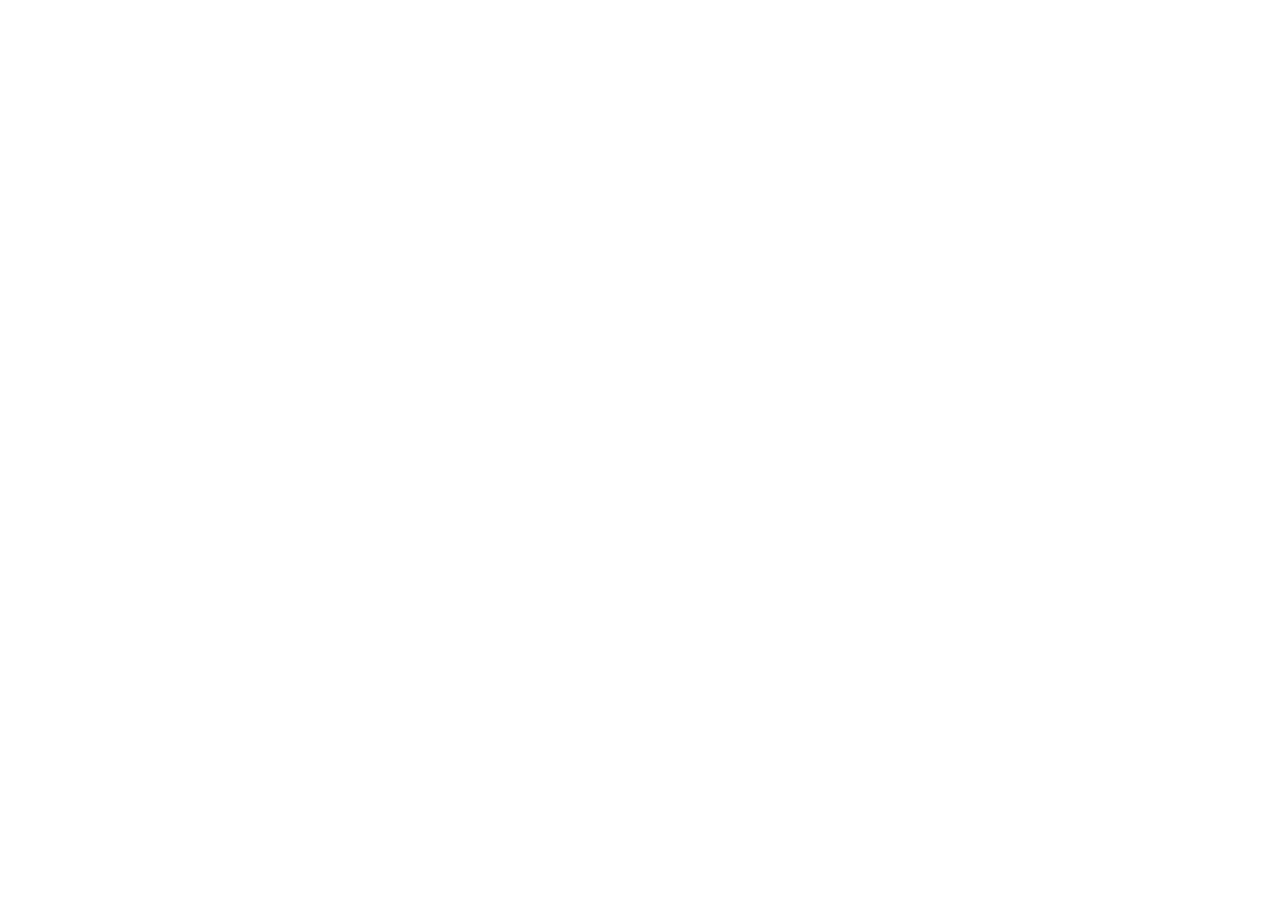
==== commit bff11edc: "頁面更新" ====
--- a/吉伊卡哇圖鑑/friend.html
+++ b/吉伊卡哇圖鑑/friend.html
@@ -3,286 +3,77 @@
 <head>
   <meta charset="utf-8">
   <meta name="viewport" content="width=device-width, initial-scale=1">
-  <meta name="theme-color" content="#F7F5F1">
-  <meta name="description" content="在吉伊卡哇圖鑑加入好友，一起欣賞彼此的娃、比較收藏，分享想收的願望清單。">
-  <meta property="og:type" content="website">
-  <meta property="og:locale" content="zh_TW">
-  <meta property="og:site_name" content="吉伊卡哇圖鑑">
-  <meta property="og:title" content="加我好友，一起分享收藏！">
-  <meta property="og:description" content="在吉伊卡哇圖鑑加入好友，一起欣賞彼此的娃、比較收藏，分享想收的願望清單。">
-  <meta property="og:image" content="https://yi-yaha.github.io/chiikawa-collection/assets/favicon-512.png">
-  <meta property="og:image:type" content="image/png">
-  <meta property="og:image:width" content="512">
-  <meta property="og:image:height" content="512">
-  <meta property="og:image:alt" content="吉伊卡哇圖鑑的吉伊圖示">
-  <meta name="twitter:card" content="summary">
-  <meta name="twitter:title" content="加我好友，一起分享收藏！">
-  <meta name="twitter:description" content="在吉伊卡哇圖鑑加入好友，一起欣賞彼此的娃、比較收藏，分享想收的願望清單。">
-  <meta name="twitter:image" content="https://yi-yaha.github.io/chiikawa-collection/assets/favicon-512.png">
-  <meta name="twitter:image:alt" content="吉伊卡哇圖鑑的吉伊圖示">
-  <title>加我好友，一起分享收藏！</title>
-  <link rel="icon" type="image/x-icon" sizes="16x16 32x32 48x48" href="./favicon.ico?v=02b96246e090374e">
-  <link rel="icon" type="image/png" sizes="16x16" href="./assets/favicon-16.png?v=c9e48b28753a9ed9">
-  <link rel="icon" type="image/png" sizes="32x32" href="./assets/favicon-32.png?v=df3fbaeb64ed74fc">
-  <link rel="icon" type="image/png" sizes="512x512" href="./assets/favicon-512.png?v=26e9acd5b5eeaf6b">
-  <link rel="apple-touch-icon" sizes="180x180" href="./assets/apple-touch-icon.png?v=60efe155ab7622e9">
-  <link rel="stylesheet" href="./styles.css?v=7fcabe15b2dd1101">
-  <link rel="stylesheet" href="./purchase.css?v=7fcabe15b2dd1101">
-  <link rel="stylesheet" href="./account.css?v=7fcabe15b2dd1101">
-  <link rel="stylesheet" href="./collection-overview.css?v=7fcabe15b2dd1101">
-  <link rel="stylesheet" href="./report.css?v=7fcabe15b2dd1101">
-  <link rel="stylesheet" href="./release-calendar.css?v=7fcabe15b2dd1101">
-  <script type="module" src="./app.mjs?v=7fcabe15b2dd1101"></script>
-  <meta name="chiikawa-site-version" content="7fcabe15b2dd1101">
+  <meta name="referrer" content="origin">
+  <meta name="robots" content="noindex">
+  <meta property="og:title" content="吉伊卡哇圖鑑">
+  <meta property="og:description" content="吉伊卡哇圖鑑已搬到新網址。">
+  <meta property="og:image" content="https://chiikawa-collection.pages.dev/assets/favicon-512.png">
+  <link rel="canonical" href="https://chiikawa-collection.pages.dev/">
+  <title>吉伊卡哇圖鑑已搬家</title>
+  <style>
+    body { margin:0; min-height:100vh; display:grid; place-items:center; background:#F7F5F1; color:#3B332D;
+      font-family:-apple-system, BlinkMacSystemFont, "PingFang TC", "Noto Sans TC", sans-serif; text-align:center; padding:16px; box-sizing:border-box; }
+    a { color:#A75D59; font-weight:600; }
+  </style>
+  <script>
+    // 吉伊卡哇圖鑑已搬到 chiikawa-collection.pages.dev。
+    // 這頁把舊網址導到新網址的同一頁（保留好友代碼等網址參數），新網址會顯示搬家提醒；
+    // 並把這台裝置上未登入時的收藏放在網址 # 後面一起帶過去（# 後面的內容不會傳到任何伺服器）。
+    // 登入帳號的收藏存在雲端，登入資料不搬移，到新網址重新登入即可。
+    (function (global) {
+      var NEW_ORIGIN = 'https://chiikawa-collection.pages.dev';
+      var OLD_BASE = '/chiikawa-collection/';
+      var MARK = '#chiikawa-transfer=';
+      var LIMIT = 1500000;
+
+      function targetPath(pathname) {
+        var rest = pathname.indexOf(OLD_BASE) === 0 ? pathname.slice(OLD_BASE.length) : pathname.replace(/^\/+/, '');
+        try { rest = decodeURI(rest); rest = encodeURI(rest); } catch (error) {}
+        if (rest === '' || rest === 'index.html') return '/';
+        if (/(^|\/)index\.html$/.test(rest)) return '/' + rest.slice(0, -'index.html'.length);
+        if (/\.html$/.test(rest)) return '/' + rest.slice(0, -'.html'.length);
+        return '/' + rest;
+      }
+      function transferKey(key) {
+        return key === 'chiikawa-collection-v1' || key === 'chiikawa-collection-v1-last-clear' ||
+          key === 'chiikawa-collection-v1-filters-expanded' || key.indexOf('chiikawa-collection-v1-migration-') === 0 ||
+          key.indexOf('chiikawa-feature-intro-seen-') === 0;
+      }
+      function encode(text) {
+        var bytes = new global.TextEncoder().encode(text), binary = '';
+        for (var index = 0; index < bytes.length; index += 0x8000) {
+          binary += String.fromCharCode.apply(null, bytes.subarray(index, index + 0x8000));
+        }
+        return global.btoa(binary).replace(/\+/g, '-').replace(/\//g, '_').replace(/=+$/, '');
+      }
+      function transfer() {
+        try {
+          var storage = global.localStorage, items = {}, count = 0;
+          for (var index = 0; index < storage.length; index += 1) {
+            var key = storage.key(index);
+            if (!transferKey(key)) continue;
+            var value = storage.getItem(key);
+            if (typeof value === 'string') { items[key] = value; count += 1; }
+          }
+          if (!count) return '';
+          var encoded = encode(JSON.stringify({ v:1, items:items }));
+          return encoded.length <= LIMIT ? MARK + encoded : '';
+        } catch (error) { return ''; }
+      }
+
+      var location = global.location;
+      var data = transfer();
+      var target = NEW_ORIGIN + targetPath(location.pathname) + location.search + (data || '#chiikawa-moved');
+      global.__chiikawaRedirectTarget = target;
+      location.replace(target);
+    })(window);
+  </script>
 </head>
 <body>
-  <a class="skip-link" href="#catalog">跳到圖鑑內容</a>
-  <header class="site-header">
-    <div class="header-inner">
-      <nav class="character-nav" id="character-nav" aria-label="選擇我的娃、願望清單、所有角色或個別角色">
-        <div class="character-picker-heading" id="character-picker-heading" hidden><span class="character-picker-title">所有角色</span><span class="character-sort-hint">長按拖曳頭貼，調整順序</span></div>
-        <span id="character-sort-help" class="visually-hidden">展開後可長按拖曳角色頭貼調整順序，或按住 Alt 搭配方向鍵移動。我的娃、願望清單與所有角色固定在最前面。</span>
-        <span id="character-sort-status" class="visually-hidden" role="status" aria-live="polite"></span>
-        <div id="character-tabs" class="character-tabs"><span class="loading-label">載入角色…</span></div>
-        <button class="icon-button character-toggle" id="character-toggle" type="button" aria-label="展開所有角色" aria-expanded="false" aria-controls="character-tabs" disabled><span data-icon="chevron"></span></button>
-      </nav>
-      <div class="header-actions">
-        <div class="menu-anchor">
-          <button class="more-tab" id="more-button" aria-label="更多選項" aria-expanded="false" aria-controls="more-menu"><span class="more-avatar"><span data-icon="more"></span><span id="more-notification-dot" class="notification-dot" aria-hidden="true" hidden></span></span><span>更多</span></button>
-          <div class="more-menu" id="more-menu" hidden>
-            <button id="open-account" aria-haspopup="dialog" aria-controls="account-dialog"><span data-icon="person"></span><span class="account-menu-copy"><span id="account-menu-name">個人資料</span><small id="account-menu-status">登入，讓收藏跟著你</small></span></button>
-            <button id="open-friends" aria-haspopup="dialog" aria-controls="friends-dialog"><span data-icon="friends"></span>好友<span id="friends-menu-badge" class="friends-menu-badge" hidden></span></button>
-            <div class="menu-divider"></div>
-            <button id="open-settings" aria-haspopup="dialog" aria-controls="settings-dialog" disabled><span data-icon="sliders"></span>收藏設定</button>
-            <button id="open-selling" aria-haspopup="dialog" aria-controls="selling-dialog" disabled><span data-icon="sale"></span>待出售清單</button>
-            <button id="open-release-calendar" type="button" aria-haspopup="dialog" aria-controls="release-calendar"><span data-icon="calendar"></span>吉伊卡哇行事曆</button>
-            <div class="menu-divider"></div>
-            <button id="open-data"><span data-icon="box"></span>資料管理</button>
-            <button id="open-guide" aria-haspopup="dialog" aria-controls="guide-dialog"><span data-icon="info"></span>使用說明</button>
-            <button id="share-catalog" type="button"><span data-icon="share"></span>分享圖鑑</button>
-          </div>
-        </div>
-      </div>
-    </div>
-  </header>
-  <main class="page-shell">
-    <section id="catalog" class="catalog" aria-labelledby="catalog-title">
-      <div class="catalog-heading">
-        <div class="catalog-title-row">
-          <h1 id="catalog-title"></h1>
-          <label hidden><select id="grouping-select" aria-label="排列方式" disabled><option value="character">依角色</option><option value="type">依種類</option><option value="series">依系列</option></select></label>
-        </div>
-        <p id="result-count" class="layout-summary" role="status" aria-live="polite">正在整理圖鑑…</p>
-      </div>
-      <div class="filters">
-        <div class="filter-controls">
-          <div class="search-filter-row">
-            <label class="search-control"><span data-icon="search"></span><input id="catalog-search" type="search" placeholder="搜尋品名、系列或角色" aria-label="搜尋品名、系列名稱或角色" autocomplete="off"></label>
-            <button class="filter-toggle" id="filter-toggle" aria-label="展開地區、種類與系列篩選" aria-expanded="false" aria-controls="filter-options"><span data-icon="sliders"></span><span id="filter-toggle-label">篩選</span><span class="filter-count" id="filter-count" hidden>0</span><span class="filter-toggle-chevron" data-icon="chevron"></span></button>
-          </div>
-          <div id="filter-options" class="filter-options" hidden>
-            <label class="select-control"><select id="region-filter" aria-label="篩選地區"><option value="">全部地區</option></select><span data-icon="chevron"></span></label>
-            <label class="select-control"><select id="type-filter" aria-label="篩選種類"><option value="">全部種類</option></select><span data-icon="chevron"></span></label>
-            <div class="series-anchor">
-              <button id="series-toggle" class="select-control series-toggle" aria-label="篩選系列：全部系列" aria-haspopup="dialog" aria-expanded="false" aria-controls="series-popover"><span id="series-label">全部系列</span><span data-icon="chevron"></span></button>
-              <div id="series-popover" class="series-popover" role="dialog" aria-label="選擇系列" hidden>
-                <div class="series-popover-tools">
-                  <div class="series-search-wrap"><span data-icon="search"></span><input id="series-search" type="search" placeholder="搜尋系列或分類" aria-label="搜尋系列或分類" autocomplete="off"></div>
-                  <button type="button" class="series-popover-close" data-close-filter-menu aria-label="關閉系列選單"><span data-icon="close"></span></button>
-                </div>
-                <div id="series-options" class="series-options"></div>
-              </div>
-            </div>
-          </div>
-        </div>
-      </div>
-      <div class="catalog-toolbar">
-        <div class="ownership-control" id="ownership-control" role="group" aria-label="篩選擁有狀態" hidden>
-          <button type="button" data-ownership="all" class="active" aria-pressed="true">全部</button>
-          <button type="button" data-ownership="owned" aria-pressed="false">已擁有</button>
-          <button type="button" data-ownership="unowned" aria-pressed="false">未擁有</button>
-        </div>
-      </div>
-      <p id="result-context" class="result-context" role="status" aria-live="polite" hidden></p>
-      <div class="filter-summary"><div id="active-filters" class="active-filters"></div><button id="reset-filters" class="text-button" hidden><span data-icon="reset"></span>重設篩選</button></div>
-      <div id="catalog-content" aria-busy="true"><div class="product-grid skeleton-grid" aria-hidden="true"><div></div><div></div><div></div><div></div><div></div><div></div></div></div>
-    </section>
-
+  <main>
+    <h1>吉伊卡哇圖鑑搬家了</h1>
+    <p>正在前往新網址……</p>
+    <p><a href="https://chiikawa-collection.pages.dev/">https://chiikawa-collection.pages.dev/</a></p>
   </main>
-  <footer class="privacy-footer"><a href="./privacy.html">隱私權與資料說明</a></footer>
-
-  <dialog id="detail-dialog" class="detail-dialog" aria-labelledby="detail-title"><div id="detail-content"></div></dialog>
-  <dialog id="release-calendar" class="panel-dialog release-calendar" aria-labelledby="release-calendar-title">
-    <div class="dialog-heading">
-      <h2 id="release-calendar-title">吉伊卡哇行事曆</h2>
-      <button class="icon-button" type="button" data-close="release-calendar" aria-label="關閉吉伊卡哇行事曆" autofocus><span data-icon="close"></span></button>
-    </div>
-    <div class="release-month-controls">
-      <h3 id="release-month" aria-live="polite"></h3>
-      <button class="release-today" id="release-today" type="button" disabled><span>回到今天</span></button>
-    </div>
-    <div class="release-weekdays" aria-hidden="true"><span>日</span><span>一</span><span>二</span><span>三</span><span>四</span><span>五</span><span>六</span></div>
-    <div id="release-month-swipe" class="release-month-swipe" role="group" aria-labelledby="release-month" aria-keyshortcuts="ArrowLeft ArrowRight" tabindex="0">
-      <div id="release-month-track" class="release-month-track">
-        <div id="release-month-before" class="release-days release-month-before" aria-hidden="true" inert></div>
-        <div id="release-days" class="release-days"></div>
-        <div id="release-month-after" class="release-days release-month-after" aria-hidden="true" inert></div>
-      </div>
-    </div>
-    <section class="release-agenda" aria-labelledby="release-date">
-      <h3 id="release-date"></h3>
-      <p id="release-status" class="release-status" role="status"></p>
-      <button class="text-button" id="release-retry" type="button" hidden>重新載入</button>
-      <ul id="release-events" class="release-events"></ul>
-    </section>
-  </dialog>
-  <dialog id="release-calendar-add" class="panel-dialog release-calendar-add" aria-labelledby="release-add-heading">
-    <div class="dialog-heading">
-      <h2 id="release-add-heading">加入 Apple 行事曆？</h2>
-      <button class="icon-button" type="button" data-close="release-calendar-add" aria-label="關閉加入行事曆" autofocus><span data-icon="close"></span></button>
-    </div>
-    <div class="release-add-event">
-      <h3 id="release-add-title"></h3>
-      <p class="release-add-when"><span id="release-add-date"></span><span id="release-add-time"></span></p>
-      <p id="release-add-location" class="release-add-location" hidden></p>
-      <p id="release-add-single-day" class="release-add-note" hidden>僅加入所選的這一天。</p>
-    </div>
-    <label class="release-add-reminder" for="release-add-reminder"><span>提醒時間</span><select id="release-add-reminder"></select></label>
-    <p class="release-add-note">提醒會隨活動帶入，請確認 iPhone 或 Mac 的行事曆通知已開啟。</p>
-    <div class="release-add-actions">
-      <button class="release-add-cancel" type="button" data-close="release-calendar-add">取消</button>
-      <a id="release-add-proceed" class="release-add-proceed"><span data-icon="calendar"></span>繼續加入</a>
-    </div>
-    <p id="release-add-status" class="release-add-note release-add-status" role="status"></p>
-    <details id="release-add-help" class="release-add-help">
-      <summary>沒有出現加入畫面？</summary>
-      <p>在 iPhone 或 iPad 上，請用 Safari 開啟本頁再試一次。若使用 Mac，請開啟下載的活動檔案，並在行事曆確認加入。</p>
-    </details>
-  </dialog>
-  <dialog id="guide-dialog" class="panel-dialog guide-dialog" aria-labelledby="guide-title" aria-describedby="guide-description">
-    <div class="dialog-heading"><h2 id="guide-title">使用說明</h2><button class="icon-button" data-close="guide-dialog" aria-label="關閉使用說明" autofocus><span data-icon="close"></span></button></div>
-    <p id="guide-description" class="dialog-description">記錄收藏、查看花費，或回報還沒收錄的商品。點選下方項目查看操作方式。</p>
-    <p class="guide-example">同一款有 <strong>3 個</strong>，就是 <strong>1 款、3 個</strong>。</p>
-    <div class="guide-topics">
-      <details class="guide-topic" open>
-        <summary>怎麼記錄收藏與願望？<span data-icon="chevron"></span></summary>
-        <div class="guide-copy">
-          <p>在角色圖鑑、所有角色與「我的娃」裡，點商品圖片切換收藏，加入時先記為 1 個並顯示實心愛心；取消後愛心完全消失。點右下角的 ⓘ 開啟商品詳情，可以調整收藏數量。</p>
-          <p>還沒擁有、但想收藏的商品，可以點星星加入願望清單。在願望清單裡，點圖片不會變更收藏或願望；點星星並確認後才會移除。要加入收藏，可點 ⓘ 進入商品詳情操作，加入後會自動移出願望清單；願望不計入已收藏款數與持有個數。</p>
-          <p>將收藏數量調為 0，就會移出「我的娃」。已填寫的購入紀錄仍會保留；誤刪收藏時，可按提示中的「復原」。</p>
-        </div>
-      </details>
-      <details class="guide-topic">
-        <summary>怎麼記錄購入日期、金額與備註？<span data-icon="chevron"></span></summary>
-        <div class="guide-copy">
-          <p>開啟商品詳情後，在收藏數量下方點鉛筆圖示，填寫這筆的數量、購入日期、單價與備註。日期與金額都可選填，只記備註也可以。</p>
-          <p>金額請填<strong>每個的單價</strong>。例如同筆買 3 個、每個 500 元，合計就是 1,500 元；不同日期或價格可分筆記錄。</p>
-          <p>需要換算外幣時，先選幣別；台幣、外幣與匯率任填兩格，就會自動計算另一格。填寫完成後，記得按「儲存」。</p>
-          <p>減少收藏數量時，購入紀錄仍會保留；刪除購入紀錄則不會改變收藏數量。</p>
-        </div>
-      </details>
-      <details class="guide-topic">
-        <summary>怎麼查看收藏統計與花費？<span data-icon="chevron"></span></summary>
-        <div class="guide-copy">
-          <p>到右上角「⋯ → 收藏統計」，在「收藏概況」查看已收藏款數與持有個數，並依角色、種類或系列查看明細。篩選地區、種類及系列時，概況中的數字與完整度會一起更新。</p>
-          <p>「花費分析」可選擇 3、6 或 12 個月，再左右滑動查看其他時段。日期、花費合計、圖表與明細會一起更新。</p>
-          <p>點「明細」、月份或花費分布中的項目，可以查看對應的購入紀錄。</p>
-          <p>花費依<strong>台幣單價 × 數量</strong>計算，未填台幣金額或購入日期的紀錄不列入這裡的花費合計，原有紀錄仍保留。</p>
-        </div>
-      </details>
-      <details class="guide-topic">
-        <summary>怎麼使用「想要賣」與待出售清單？<span data-icon="chevron"></span></summary>
-        <div class="guide-copy">
-          <p>在商品詳情開啟「想要賣」，可填寫台幣售價，商品圖片會出現紅色「FOR SALE」標示。設定與售價會自動儲存，關閉「想要賣」也會保留上次售價。</p>
-          <p>到「⋯ → 待出售清單」，可集中查看已標記、且仍有收藏數量的商品；點圖片可開啟商品詳情。</p>
-          <p>賣出後，請自行調整收藏數量；數量為 0 時會移出清單。購入紀錄會保留，目前不記錄出售收入。這份清單與售價只有自己看得到。</p>
-        </div>
-      </details>
-      <details class="guide-topic">
-        <summary>找不到商品，怎麼回報？<span data-icon="chevron"></span></summary>
-        <div class="guide-copy">
-          <p>先試著搜尋品名、系列或角色；如果還沒收錄，到「⋯ → 回報缺少商品」填寫商品或系列名稱，再提供參考連結或商品圖片，也可以補充缺少的款式。</p>
-          <p>不用登入也能回報，最多可附 3 張圖片。送出後，到回報頁面的「我的回報」查看處理進度與回覆；有更新時，「⋯」與回報入口會顯示提醒。</p>
-          <p>未登入時，請用原本的瀏覽器查看回報；登入後送出的回報，可在同一帳號的其他裝置查看。回報內容與圖片不會直接公開。</p>
-        </div>
-      </details>
-      <details id="guide-progress" class="guide-topic">
-        <summary>收藏款數、持有個數與進度怎麼算？<span data-icon="chevron"></span></summary>
-        <div class="guide-copy">
-          <p>標題下的「已擁有」是目前角色或圖鑑範圍內擁有的不同款數，斜線後是收錄總款數；總個數則包含同款重複收藏的數量。</p>
-          <p>到「⋯ → 收藏設定」勾選想納入目標的種類，就會計入角色頭貼外圈的進度，種類名稱旁也會顯示「目標」。同款有多個，進度仍只計 1 款。</p>
-          <p>未勾選的種類照常記錄收藏款數與持有個數。搜尋與篩選只縮小下方商品清單，標題下保留目前角色或整個圖鑑的總覽，頭貼外圈仍顯示該角色的整體目標進度。</p>
-          <p>自己與好友的「收藏概況」都依實際收藏計算，不受收藏目標的勾選影響。系列完整度以目前篩選範圍的圖鑑款數計算。</p>
-        </div>
-      </details>
-      <details class="guide-topic">
-        <summary>怎麼搜尋、篩選與調整畫面？<span data-icon="chevron"></span></summary>
-        <dl class="guide-options">
-          <div><dt>搜尋與篩選</dt><dd>可搜尋品名、系列或角色。角色圖鑑與所有角色可切換「全部／已擁有／未擁有」，再搭配搜尋右側篩選圖示中的地區、種類與系列。系列可逐層展開與搜尋；收起篩選區後，已選條件仍會套用，圖示旁的小圓點表示已有篩選條件。</dd></div>
-          <div><dt>排列方式</dt><dd>點選圖鑑標題右側的排列按鈕，可選擇依角色、種類或系列排列，選項依目前頁面顯示。選擇特定系列時，會切換為依系列排列。</dd></div>
-          <div><dt>角色順序</dt><dd>展開上方頭貼列後，長按並拖曳角色；電腦可直接拖曳。順序會自動儲存，「我的娃」與願望清單也會沿用。</dd></div>
-          <div><dt>暱稱與頭貼</dt><dd>登入後，到「⋯ → 個人資料」修改。</dd></div>
-        </dl>
-      </details>
-      <details class="guide-topic">
-        <summary>怎麼查看好友的收藏？<span data-icon="chevron"></span></summary>
-        <div class="guide-copy">
-          <p>登入後，到「⋯ → 好友」加入好友，就能查看彼此的收藏與願望清單，也能比較收藏。</p>
-          <p>查看好友的商品時，點圖片或 ⓘ 可以開啟詳情。這裡的收藏、願望與購入紀錄操作，都是更新<strong>自己的圖鑑</strong>，不會更改好友的資料。</p>
-          <p>購入紀錄、花費統計與販售設定只有自己看得到，好友無法查看。</p>
-        </div>
-      </details>
-      <details class="guide-topic">
-        <summary>紀錄會存在哪裡？怎麼備份？<span data-icon="chevron"></span></summary>
-        <div class="guide-copy">
-          <p>未登入時，紀錄儲存在目前使用的瀏覽器；登入後可與帳號同步，在手機與電腦接續使用。</p>
-          <p>到「⋯ → 資料管理」可匯出或匯入備份，保留收藏數量、購入紀錄、願望清單、販售設定與售價、角色順序及收藏設定。</p>
-          <p>同一份備份重複匯入，數量不會累加；同款保留較大的收藏數量，購入紀錄與販售設定則保留目前已有的內容。</p>
-        </div>
-      </details>
-      <details class="guide-topic">
-        <summary>有問題或建議，怎麼聯絡？<span data-icon="chevron"></span></summary>
-        <div class="guide-copy">
-          <p>圖鑑還在持續改善，功能與內容也會陸續補上。如果使用時遇到問題，或有任何建議，歡迎寫信告訴我：</p>
-          <p><a href="mailto:yi.yaha14@gmail.com">yi.yaha14@gmail.com</a></p>
-          <p>如果是商品或系列還沒收錄，也可以直接使用「⋯ → 回報缺少商品」。</p>
-        </div>
-      </details>
-    </div>
-    <div class="guide-footer"><button class="primary-button" data-close="guide-dialog">知道了</button></div>
-  </dialog>
-  <dialog id="remove-dialog" class="panel-dialog compact-dialog" aria-labelledby="remove-title" aria-describedby="remove-description"><div class="warning-icon" data-icon="heart"></div><h2 id="remove-title">移出我的娃？</h2><p id="remove-description"></p><div class="confirm-actions"><button class="secondary-button" data-close="remove-dialog" autofocus>先保留</button><button class="danger-button" id="confirm-remove">確認移除</button></div></dialog>
-  <dialog id="selling-dialog" class="panel-dialog selling-dialog" aria-labelledby="selling-title">
-    <div class="selling-dialog-header"><div class="dialog-heading"><div class="selling-title-line"><h2 id="selling-title">待出售清單</h2><button type="button" id="selling-info" class="icon-button selling-info" aria-label="待出售清單說明" aria-haspopup="dialog" aria-controls="selling-help" aria-expanded="false"><span data-icon="info"></span></button></div><button class="icon-button" data-close="selling-dialog" aria-label="關閉待出售清單" autofocus><span data-icon="close"></span></button></div><p id="selling-count" class="selling-count" aria-live="polite"></p></div>
-    <div id="selling-content"></div>
-  </dialog>
-  <dialog id="selling-help" class="panel-dialog selling-help" aria-labelledby="selling-help-title">
-    <h2 id="selling-help-title">待出售清單說明</h2>
-    <p>賣出後，調整收藏數量；數量為 0 時，會自動移出清單。</p>
-    <p>購入紀錄會保留，不記錄出售收入。</p>
-    <div class="selling-help-actions"><button type="button" class="secondary-button" data-close="selling-help">知道了</button></div>
-  </dialog>
-  <dialog id="settings-dialog" class="panel-dialog settings-dialog" aria-labelledby="settings-title" aria-describedby="settings-description">
-    <div class="dialog-heading"><h2 id="settings-title">收藏設定</h2><button class="icon-button" data-close="settings-dialog" aria-label="關閉收藏設定" autofocus><span data-icon="close"></span></button></div>
-    <p id="settings-description" class="dialog-description">勾選的種類會標示「目標」，並計入角色頭貼外圈進度。<br>所有種類的實際收藏款數與持有個數都會完整記錄。</p>
-    <fieldset class="progress-types"><legend>納入收藏目標</legend><div id="progress-type-options" class="progress-type-options"></div></fieldset>
-    <p class="settings-note">設定會自動儲存，並隨收藏備份保留。<button id="settings-guide" class="guide-link" aria-haspopup="dialog" aria-controls="guide-dialog">看看進度怎麼算</button></p>
-    <div class="settings-footer"><button class="primary-button" data-close="settings-dialog">完成</button></div>
-  </dialog>
-  <dialog id="data-dialog" class="panel-dialog" aria-labelledby="data-title">
-    <div class="dialog-heading"><div><h2 id="data-title">資料管理</h2></div><button class="icon-button" data-close="data-dialog" aria-label="關閉資料管理"><span data-icon="close"></span></button></div>
-    <p id="data-description" class="dialog-description">目前收藏儲存在這台裝置。登入帳號後，可以在手機與電腦接續使用，也能繼續匯出備份。</p>
-    <div id="cloud-sync-status" class="cloud-sync-status" role="status"><span id="cloud-sync-label">收藏儲存在這台裝置</span><button id="sync-now" class="text-button" hidden>立即同步</button><button id="resolve-sync" class="text-button" hidden>處理同步差異</button></div>
-    <button id="import-guest-collection" class="text-button guest-import-button" hidden>帶入這台裝置原有的收藏</button>
-    <div class="data-summary"><span data-icon="heart"></span><div><strong id="data-count">0 款收藏，共 0 個</strong><span id="data-wish-count">願望清單 0 款</span></div></div>
-    <button id="export-data" class="data-action"><span data-icon="download"></span><span><strong>匯出收藏備份</strong><small>保存收藏數量、願望清單與角色順序</small></span><span data-icon="arrow-right"></span></button>
-    <button id="import-data" class="data-action"><span data-icon="upload"></span><span><strong>匯入收藏備份</strong><small>合併收藏與願望清單，套用備份中的排列設定</small></span><span data-icon="arrow-right"></span></button>
-    <input id="import-file" type="file" accept="application/json,.json" hidden>
-    <p id="data-message" class="data-message" role="status"></p>
-    <div class="danger-zone"><div><strong>清除收藏紀錄</strong><p>清空「我的娃」，願望清單與角色順序會保留。</p></div><button id="ask-clear" class="danger-button">清除紀錄</button></div>
-  </dialog>
-  <dialog id="clear-dialog" class="panel-dialog compact-dialog" aria-labelledby="clear-title"><div class="warning-icon" data-icon="heart"></div><h2 id="clear-title">清除所有收藏紀錄？</h2><p id="clear-description">「我的娃」將會清空，商品圖鑑與角色順序會保留。建議先匯出備份。</p><div class="confirm-actions"><button class="secondary-button" data-close="clear-dialog">先保留</button><button class="danger-button" id="confirm-clear">確認清除收藏</button></div></dialog>
-  <div id="toast" class="toast" role="status" aria-live="polite" hidden><span data-icon="check"></span><span id="toast-message"></span><button id="toast-undo" hidden>復原</button></div>
-  <noscript><p class="noscript">請開啟瀏覽器的 JavaScript，才能瀏覽圖鑑和儲存收藏。</p></noscript>
 </body>
 </html>
